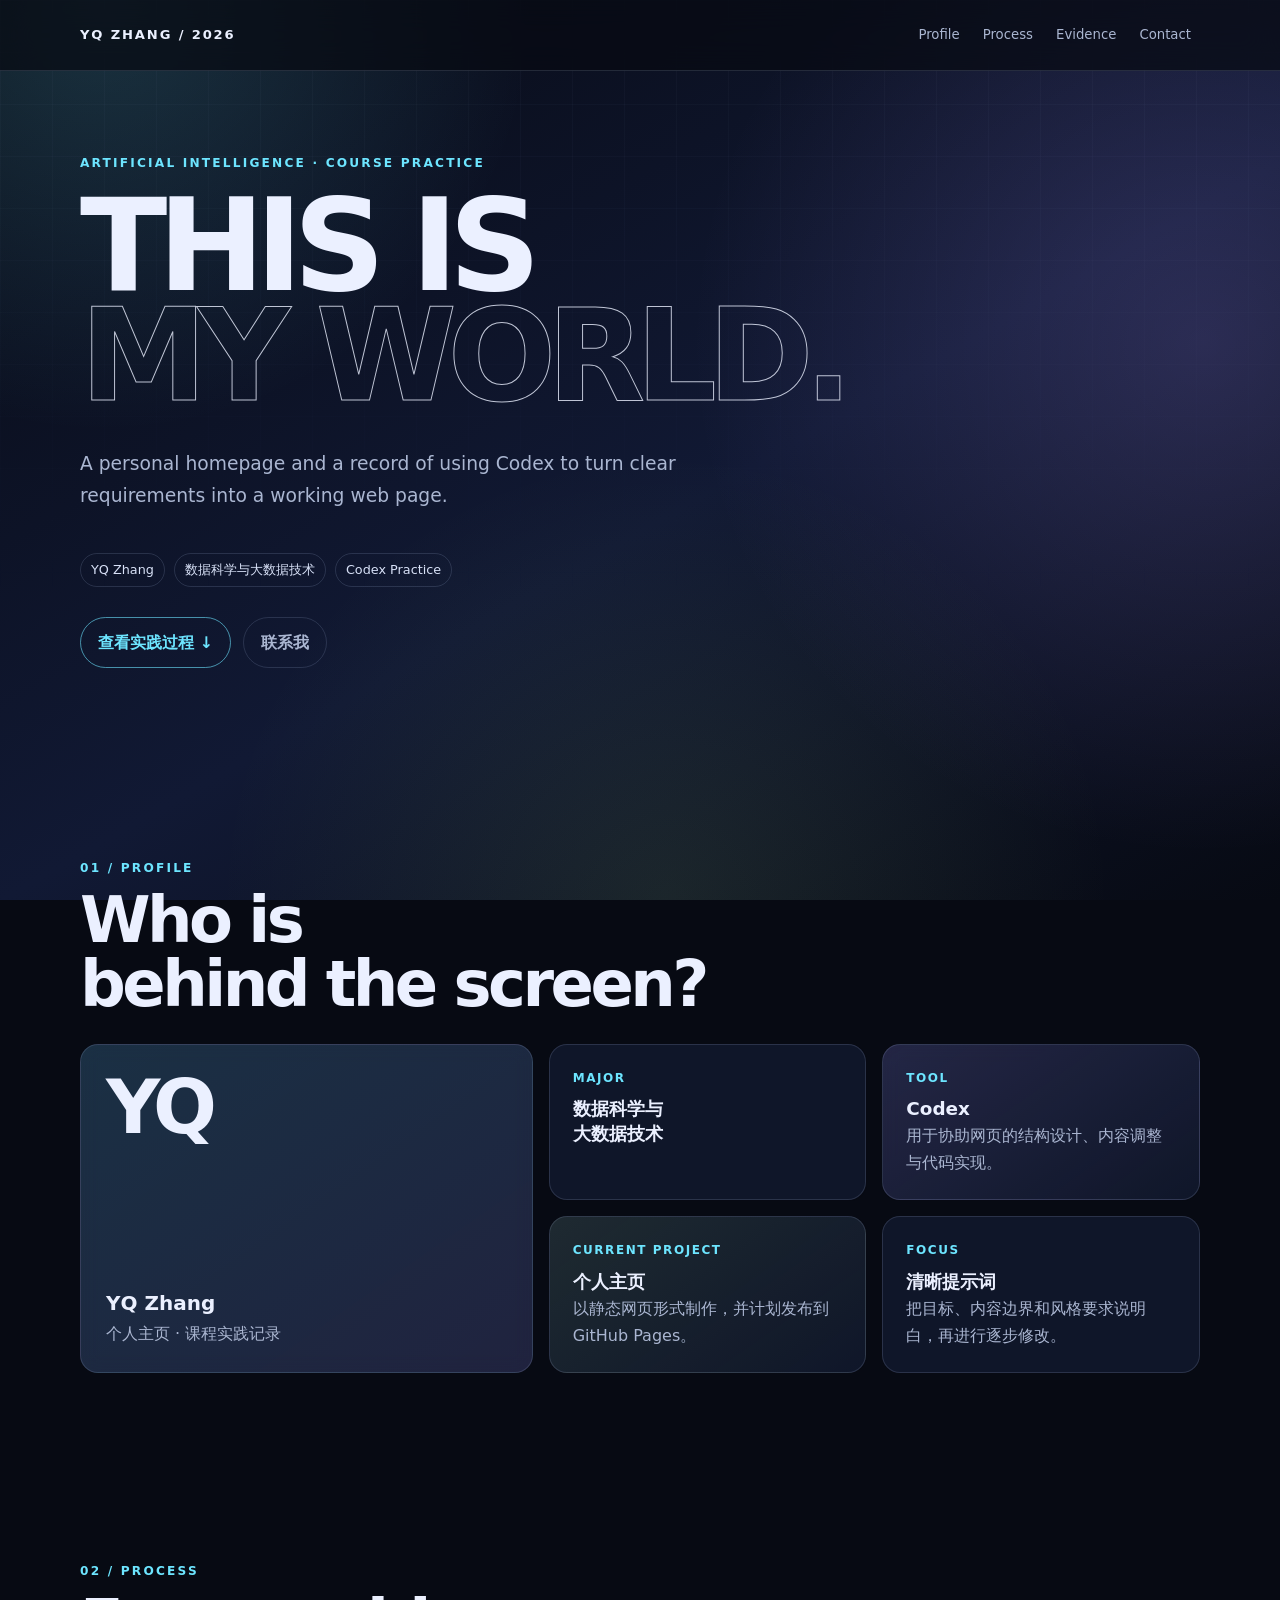
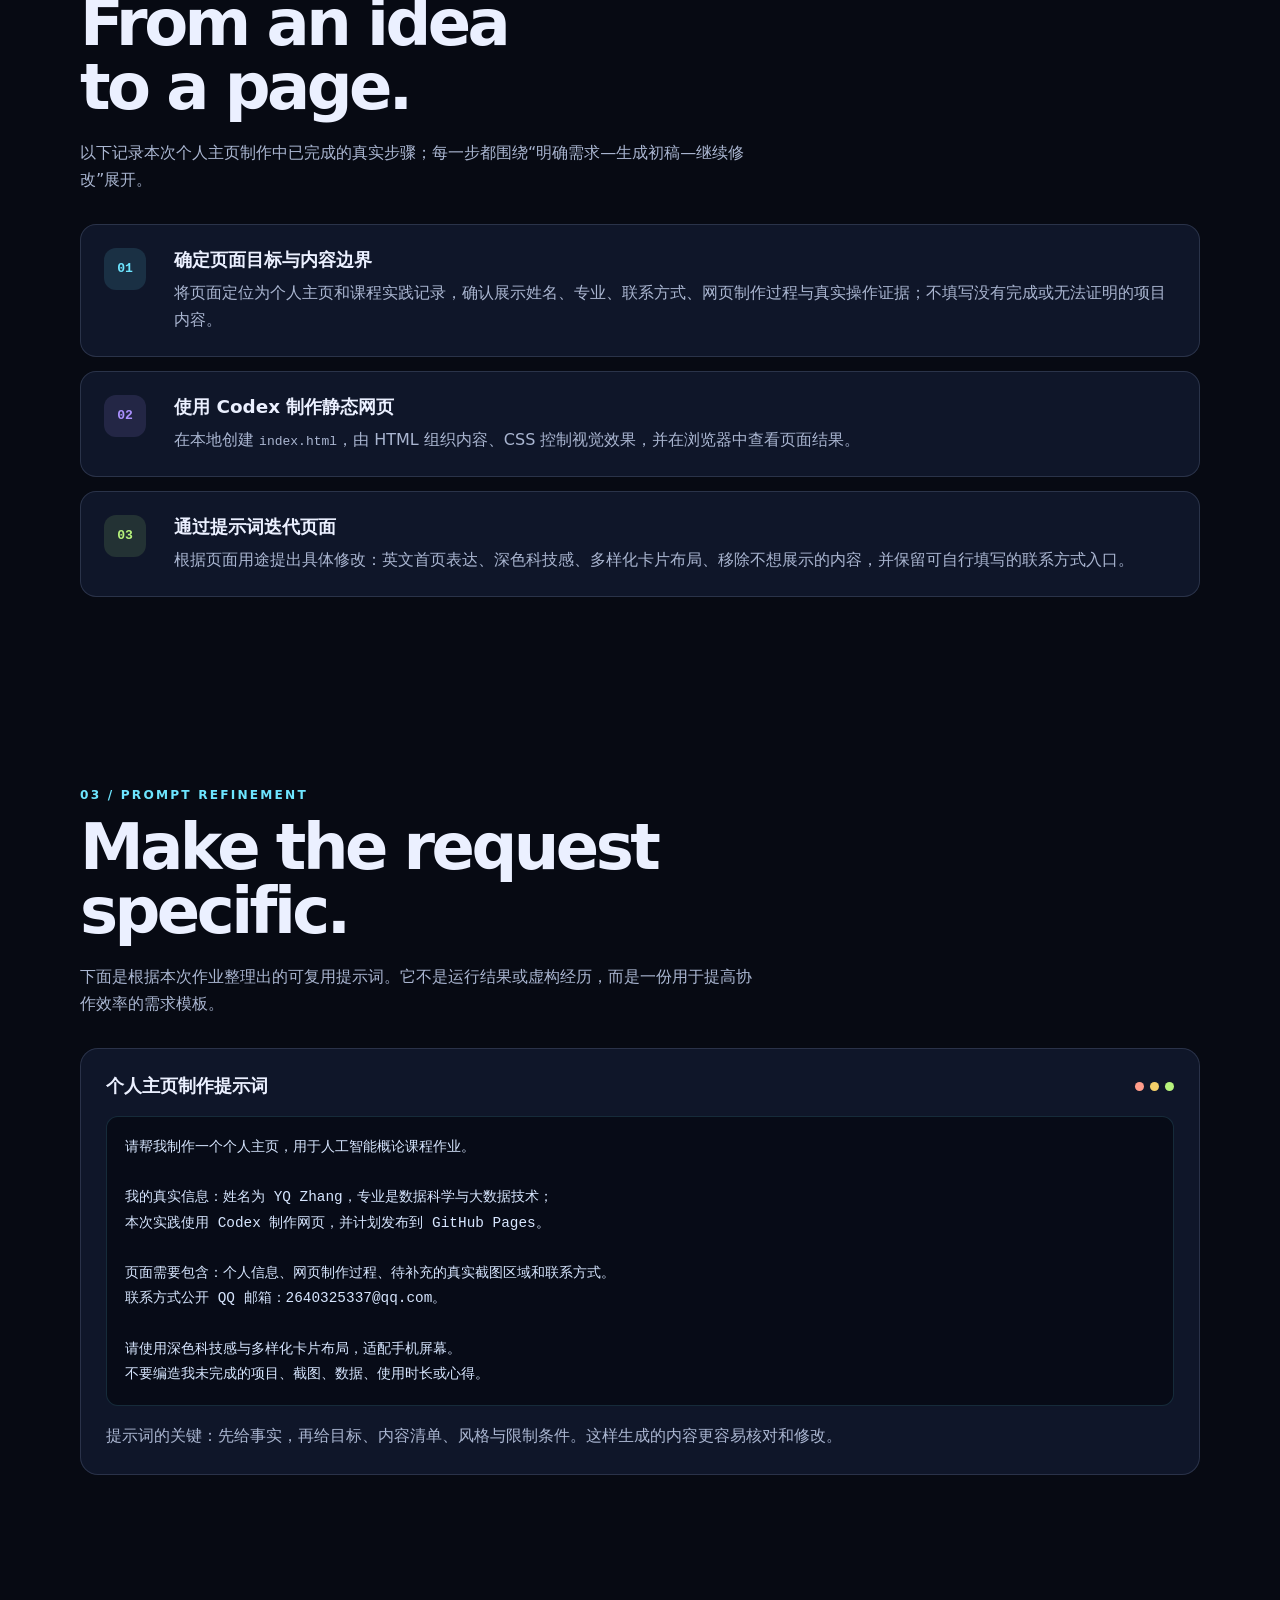
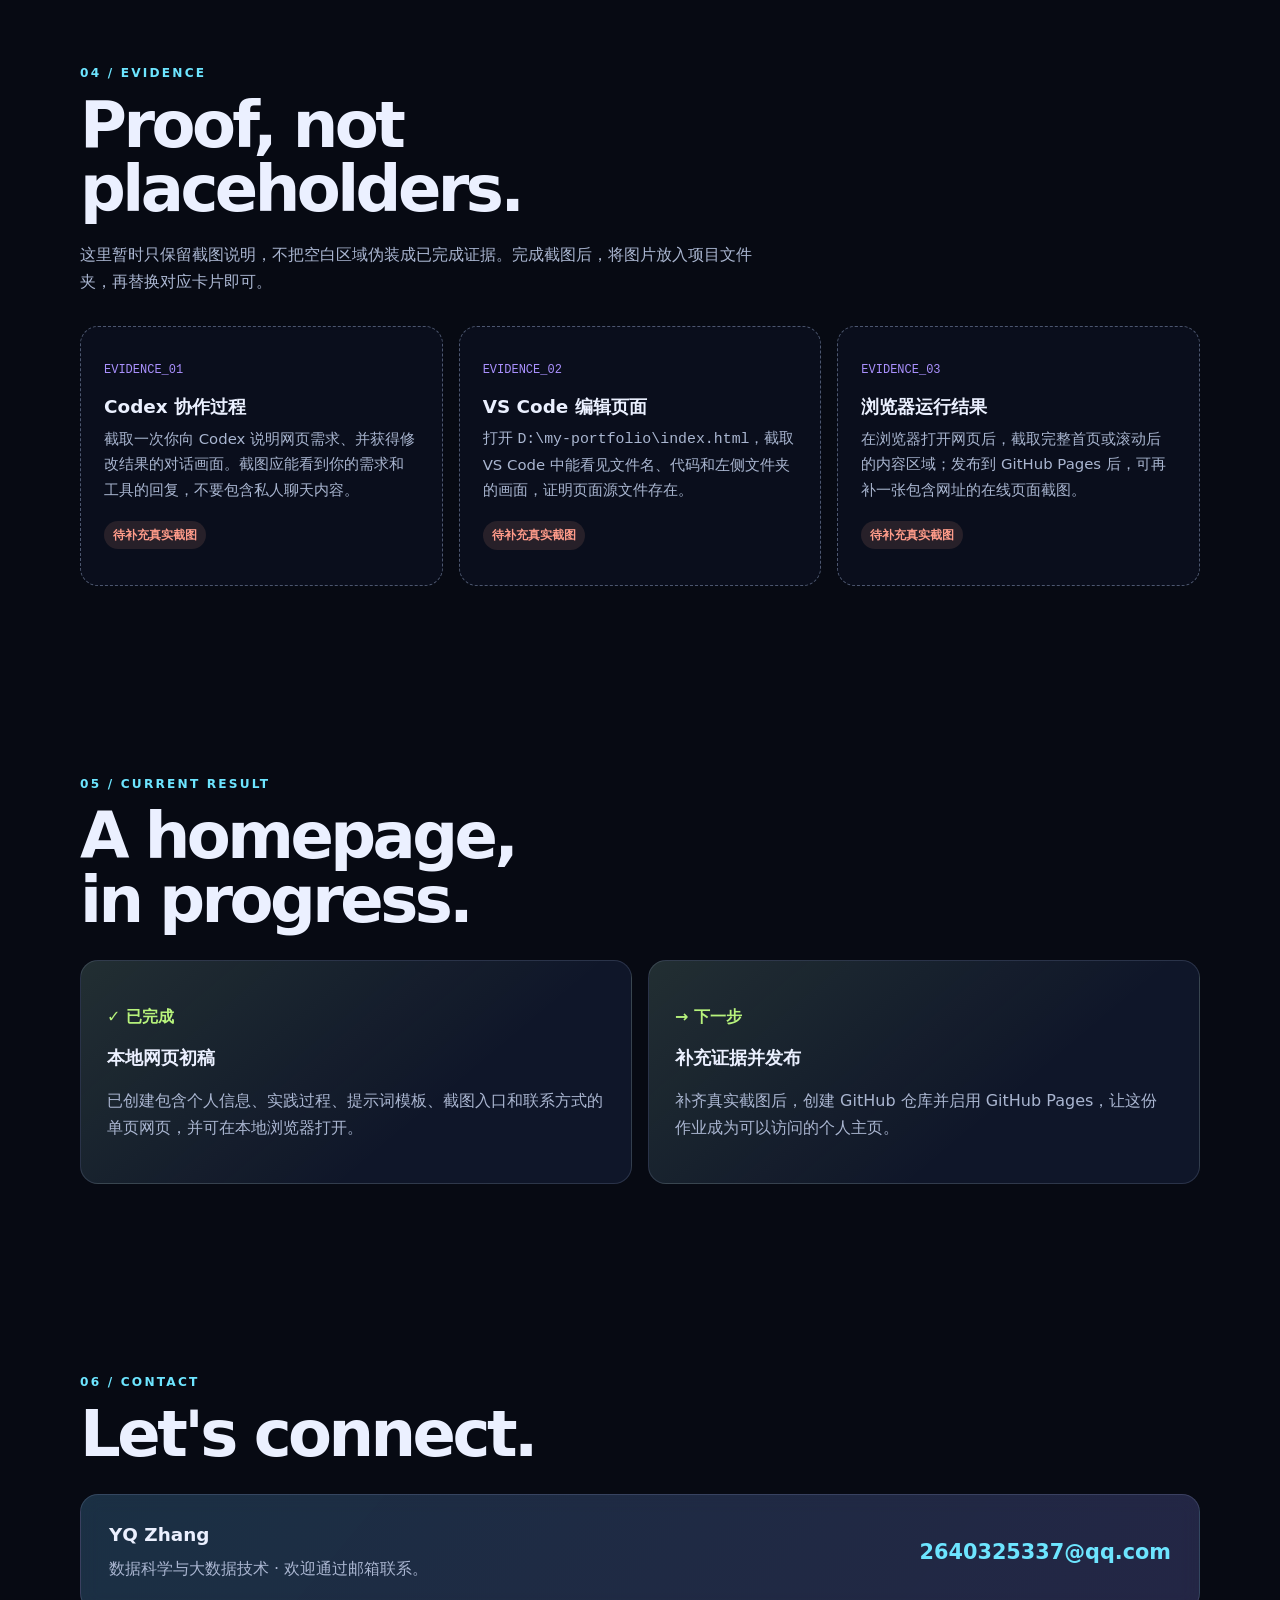
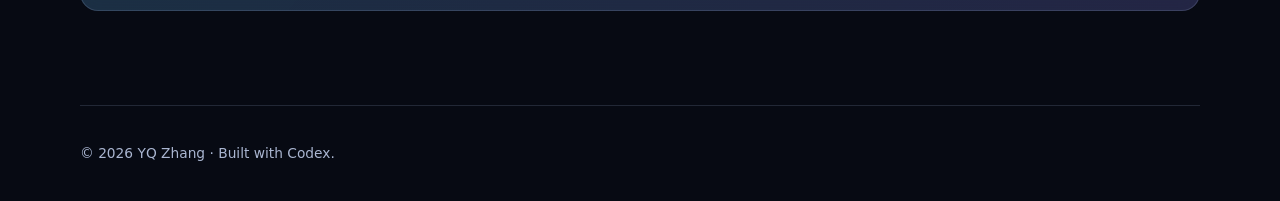
==== index.html @ 384ec232 "Add files via upload" ====
<!DOCTYPE html>
<html lang="zh-CN">
<head>
  <meta charset="UTF-8">
  <meta name="viewport" content="width=device-width, initial-scale=1.0">
  <meta name="description" content="YQ Zhang 的 AI Agent 实践记录与个人主页。">
  <title>YQ Zhang · AI Agent 实践记录</title>
  <style>
    :root { --ink:#ebf0ff; --muted:#aab6d1; --night:#070a13; --panel:rgba(19,27,49,.76); --line:rgba(194,211,255,.15); --cyan:#6de5ff; --violet:#ab91ff; --lime:#b7f37c; --coral:#ff9c8a; }
    * { box-sizing:border-box; } html { scroll-behavior:smooth; scroll-padding-top:88px; }
    body { margin:0; color:var(--ink); background:var(--night); font-family:Inter,"PingFang SC","Microsoft YaHei",ui-sans-serif,system-ui,sans-serif; line-height:1.7; overflow-x:hidden; }
    body::before { content:""; position:fixed; inset:0; z-index:-2; background:radial-gradient(circle at 8% 0%,rgba(109,229,255,.18),transparent 27rem),radial-gradient(circle at 94% 38%,rgba(171,145,255,.18),transparent 32rem),radial-gradient(circle at 52% 100%,rgba(183,243,124,.09),transparent 28rem),linear-gradient(150deg,#070a13 0%,#111934 55%,#070a13 100%); }
    .grid { position:fixed; inset:0; z-index:-1; opacity:.24; background-image:linear-gradient(var(--line) 1px,transparent 1px),linear-gradient(90deg,var(--line) 1px,transparent 1px); background-size:52px 52px; mask-image:linear-gradient(to bottom,black,transparent 74%); }
    .shell { width:min(1120px,calc(100% - 40px)); margin:0 auto; } .topbar { position:sticky; top:0; z-index:10; backdrop-filter:blur(16px); background:rgba(7,10,19,.72); border-bottom:1px solid var(--line); }
    nav { min-height:70px; display:flex; align-items:center; justify-content:space-between; gap:20px; } .brand { color:var(--ink); font-size:.82rem; font-weight:850; letter-spacing:.14em; text-decoration:none; white-space:nowrap; }
    .nav-links { display:flex; flex-wrap:wrap; justify-content:flex-end; gap:5px; } .nav-links a { padding:6px 9px; border-radius:8px; color:var(--muted); font-size:.83rem; text-decoration:none; } .nav-links a:hover { color:var(--cyan); background:rgba(109,229,255,.09); }
    .hero { min-height:77vh; display:grid; align-content:center; padding:74px 0 88px; } .eyebrow,.section-label { margin:0; color:var(--cyan); font-size:.76rem; font-weight:800; letter-spacing:.18em; text-transform:uppercase; }
    h1 { max-width:900px; margin:18px 0; font-size:clamp(3.3rem,10vw,8.4rem); letter-spacing:-.075em; line-height:.86; } h1 span { display:block; color:transparent; -webkit-text-stroke:1px rgba(235,240,255,.8); }
    .hero-copy { max-width:650px; color:var(--muted); font-size:clamp(1rem,2vw,1.17rem); } .hero-meta,.button-row { display:flex; flex-wrap:wrap; gap:9px; margin-top:23px; } .button-row { gap:12px; margin-top:30px; }
    .pill { padding:5px 10px; border:1px solid var(--line); border-radius:999px; color:#d8e1f7; font-size:.8rem; } .button { display:inline-flex; align-items:center; padding:11px 17px; border:1px solid rgba(109,229,255,.6); border-radius:999px; color:var(--cyan); font-weight:750; text-decoration:none; transition:.2s; } .button:hover { transform:translateY(-3px); background:var(--cyan); color:#07101d; } .button.secondary { border-color:var(--line); color:var(--muted); } .button.secondary:hover { background:#171f38; color:var(--ink); }
    section { padding:94px 0; } h2 { margin:9px 0 28px; font-size:clamp(2.2rem,5vw,4.3rem); letter-spacing:-.055em; line-height:1; } h3 { margin:0; font-size:1.15rem; line-height:1.35; } .section-copy { max-width:680px; color:var(--muted); margin:-8px 0 31px; }
    .profile { display:grid; grid-template-columns:.82fr 1.18fr; gap:16px; } .identity,.detail-card,.prompt-box,.contact-card { border:1px solid var(--line); border-radius:18px; background:var(--panel); backdrop-filter:blur(10px); }
    .identity { min-height:250px; display:grid; align-content:space-between; padding:25px; background:linear-gradient(145deg,rgba(109,229,255,.12),rgba(171,145,255,.1)),var(--panel); } .monogram { font-size:4.7rem; font-weight:900; letter-spacing:-.1em; line-height:1; } .identity p,.detail-card p { margin:0; color:var(--muted); } .identity strong { display:block; font-size:1.25rem; }
    .detail-grid { display:grid; grid-template-columns:1fr 1fr; gap:16px; } .detail-card { padding:23px; } .detail-card:nth-child(2) { background:linear-gradient(145deg,rgba(171,145,255,.13),transparent),var(--panel); } .detail-card:nth-child(3) { background:linear-gradient(145deg,rgba(183,243,124,.09),transparent),var(--panel); } .kicker { margin:0 0 9px!important; color:var(--cyan)!important; font-size:.75rem; font-weight:800; letter-spacing:.13em; text-transform:uppercase; }
    .timeline { display:grid; gap:14px; counter-reset:flow; } .step { display:grid; grid-template-columns:52px 1fr; gap:18px; padding:23px; border:1px solid var(--line); border-radius:16px; background:var(--panel); } .step::before { counter-increment:flow; content:"0" counter(flow); display:grid; place-items:center; width:42px; height:42px; border-radius:12px; background:rgba(109,229,255,.12); color:var(--cyan); font-family:ui-monospace,Consolas,monospace; font-size:.82rem; font-weight:800; } .step:nth-child(2)::before { color:var(--violet); background:rgba(171,145,255,.13); } .step:nth-child(3)::before { color:var(--lime); background:rgba(183,243,124,.12); } .step p { margin:6px 0 0; color:var(--muted); }
    .prompt-box { padding:25px; overflow:hidden; } .prompt-box header { display:flex; justify-content:space-between; gap:12px; align-items:center; margin-bottom:17px; } .dots { display:flex; gap:6px; } .dots i { width:9px; height:9px; border-radius:50%; background:var(--coral); } .dots i:nth-child(2) { background:#f4cf69; } .dots i:nth-child(3) { background:var(--lime); } pre { margin:0; padding:18px; overflow:auto; border:1px solid rgba(109,229,255,.15); border-radius:12px; background:rgba(4,7,15,.64); color:#d7e6ff; font:.9rem/1.75 ui-monospace,"Cascadia Code",Consolas,monospace; white-space:pre-wrap; } .prompt-tip { margin:16px 0 0; color:var(--muted); }
    .evidence-grid { display:grid; grid-template-columns:repeat(3,1fr); gap:16px; } .evidence { min-height:260px; display:grid; align-content:center; padding:23px; border:1px dashed rgba(194,211,255,.37); border-radius:18px; background:rgba(15,22,41,.42); } .evidence:hover { border-color:var(--cyan); } .evidence-number { color:var(--violet); font:.75rem ui-monospace,Consolas,monospace; } .evidence h3 { margin-top:18px; } .evidence p { margin:7px 0 0; color:var(--muted); font-size:.93rem; } .need { display:inline-block; width:fit-content; margin-top:18px; padding:4px 9px; border-radius:999px; background:rgba(255,156,138,.12); color:var(--coral); font-size:.76rem; font-weight:700; }
    .result { display:grid; grid-template-columns:1fr 1fr; gap:16px; } .result-card { padding:26px; border-radius:18px; background:linear-gradient(140deg,rgba(183,243,124,.11),transparent 65%),var(--panel); border:1px solid var(--line); } .result-card p { color:var(--muted); } .check { color:var(--lime)!important; font-weight:850; }
    .contact-card { display:flex; align-items:center; justify-content:space-between; gap:25px; padding:28px; background:linear-gradient(130deg,rgba(109,229,255,.12),rgba(171,145,255,.13)),var(--panel); } .contact-card p { margin:7px 0 0; color:var(--muted); } .email { color:var(--cyan); font-size:clamp(1.05rem,2vw,1.3rem); font-weight:800; text-decoration:none; white-space:nowrap; } .email:hover { text-decoration:underline; } footer { padding:36px 0; border-top:1px solid var(--line); color:var(--muted); font-size:.86rem; } footer p { margin:0; }
    @media (max-width:760px) { .profile,.result { grid-template-columns:1fr; } .evidence-grid { grid-template-columns:1fr; } .contact-card { display:block; } .email { display:inline-block; margin-top:18px; } .nav-links a { padding-inline:5px; } section { padding:68px 0; } .hero { min-height:70vh; } } @media (max-width:460px) { .detail-grid { grid-template-columns:1fr; } }
  </style>
</head>
<body>
  <div class="grid"></div>
  <header class="topbar"><nav class="shell" aria-label="页面导航"><a class="brand" href="#top">YQ ZHANG / 2026</a><div class="nav-links"><a href="#profile">Profile</a><a href="#process">Process</a><a href="#evidence">Evidence</a><a href="#contact">Contact</a></div></nav></header>
  <main id="top" class="shell">
    <section class="hero" aria-labelledby="hero-title"><p class="eyebrow">Artificial Intelligence · Course Practice</p><h1 id="hero-title">THIS IS<span>MY WORLD.</span></h1><p class="hero-copy">A personal homepage and a record of using Codex to turn clear requirements into a working web page.</p><div class="hero-meta" aria-label="个人标签"><span class="pill">YQ Zhang</span><span class="pill">数据科学与大数据技术</span><span class="pill">Codex Practice</span></div><div class="button-row"><a class="button" href="#process">查看实践过程 ↓</a><a class="button secondary" href="#contact">联系我</a></div></section>
    <section id="profile" aria-labelledby="profile-title"><p class="section-label">01 / Profile</p><h2 id="profile-title">Who is<br>behind the screen?</h2><div class="profile"><article class="identity"><div class="monogram">YQ</div><div><strong>YQ Zhang</strong><p>个人主页 · 课程实践记录</p></div></article><div class="detail-grid"><article class="detail-card"><p class="kicker">Major</p><h3>数据科学与<br>大数据技术</h3></article><article class="detail-card"><p class="kicker">Tool</p><h3>Codex</h3><p>用于协助网页的结构设计、内容调整与代码实现。</p></article><article class="detail-card"><p class="kicker">Current Project</p><h3>个人主页</h3><p>以静态网页形式制作，并计划发布到 GitHub Pages。</p></article><article class="detail-card"><p class="kicker">Focus</p><h3>清晰提示词</h3><p>把目标、内容边界和风格要求说明白，再进行逐步修改。</p></article></div></div></section>
    <section id="process" aria-labelledby="process-title"><p class="section-label">02 / Process</p><h2 id="process-title">From an idea<br>to a page.</h2><p class="section-copy">以下记录本次个人主页制作中已完成的真实步骤；每一步都围绕“明确需求—生成初稿—继续修改”展开。</p><div class="timeline"><article class="step"><div><h3>确定页面目标与内容边界</h3><p>将页面定位为个人主页和课程实践记录，确认展示姓名、专业、联系方式、网页制作过程与真实操作证据；不填写没有完成或无法证明的项目内容。</p></div></article><article class="step"><div><h3>使用 Codex 制作静态网页</h3><p>在本地创建 <code>index.html</code>，由 HTML 组织内容、CSS 控制视觉效果，并在浏览器中查看页面结果。</p></div></article><article class="step"><div><h3>通过提示词迭代页面</h3><p>根据页面用途提出具体修改：英文首页表达、深色科技感、多样化卡片布局、移除不想展示的内容，并保留可自行填写的联系方式入口。</p></div></article></div></section>
    <section aria-labelledby="prompt-title"><p class="section-label">03 / Prompt Refinement</p><h2 id="prompt-title">Make the request<br>specific.</h2><p class="section-copy">下面是根据本次作业整理出的可复用提示词。它不是运行结果或虚构经历，而是一份用于提高协作效率的需求模板。</p><article class="prompt-box"><header><h3>个人主页制作提示词</h3><div class="dots" aria-hidden="true"><i></i><i></i><i></i></div></header><pre>请帮我制作一个个人主页，用于人工智能概论课程作业。

我的真实信息：姓名为 YQ Zhang，专业是数据科学与大数据技术；
本次实践使用 Codex 制作网页，并计划发布到 GitHub Pages。

页面需要包含：个人信息、网页制作过程、待补充的真实截图区域和联系方式。
联系方式公开 QQ 邮箱：2640325337@qq.com。

请使用深色科技感与多样化卡片布局，适配手机屏幕。
不要编造我未完成的项目、截图、数据、使用时长或心得。</pre><p class="prompt-tip">提示词的关键：先给事实，再给目标、内容清单、风格与限制条件。这样生成的内容更容易核对和修改。</p></article></section>
    <section id="evidence" aria-labelledby="evidence-title"><p class="section-label">04 / Evidence</p><h2 id="evidence-title">Proof, not<br>placeholders.</h2><p class="section-copy">这里暂时只保留截图说明，不把空白区域伪装成已完成证据。完成截图后，将图片放入项目文件夹，再替换对应卡片即可。</p><div class="evidence-grid"><article class="evidence"><span class="evidence-number">EVIDENCE_01</span><h3>Codex 协作过程</h3><p>截取一次你向 Codex 说明网页需求、并获得修改结果的对话画面。截图应能看到你的需求和工具的回复，不要包含私人聊天内容。</p><span class="need">待补充真实截图</span></article><article class="evidence"><span class="evidence-number">EVIDENCE_02</span><h3>VS Code 编辑页面</h3><p>打开 <code>D:\my-portfolio\index.html</code>，截取 VS Code 中能看见文件名、代码和左侧文件夹的画面，证明页面源文件存在。</p><span class="need">待补充真实截图</span></article><article class="evidence"><span class="evidence-number">EVIDENCE_03</span><h3>浏览器运行结果</h3><p>在浏览器打开网页后，截取完整首页或滚动后的内容区域；发布到 GitHub Pages 后，可再补一张包含网址的在线页面截图。</p><span class="need">待补充真实截图</span></article></div></section>
    <section aria-labelledby="result-title"><p class="section-label">05 / Current Result</p><h2 id="result-title">A homepage,<br>in progress.</h2><div class="result"><article class="result-card"><p class="check">✓ 已完成</p><h3>本地网页初稿</h3><p>已创建包含个人信息、实践过程、提示词模板、截图入口和联系方式的单页网页，并可在本地浏览器打开。</p></article><article class="result-card"><p class="check">→ 下一步</p><h3>补充证据并发布</h3><p>补齐真实截图后，创建 GitHub 仓库并启用 GitHub Pages，让这份作业成为可以访问的个人主页。</p></article></div></section>
    <section id="contact" aria-labelledby="contact-title"><p class="section-label">06 / Contact</p><h2 id="contact-title">Let's connect.</h2><article class="contact-card"><div><h3>YQ Zhang</h3><p>数据科学与大数据技术 · 欢迎通过邮箱联系。</p></div><a class="email" href="mailto:2640325337@qq.com">2640325337@qq.com</a></article></section>
  </main>
  <footer class="shell"><p>© <span id="year"></span> YQ Zhang · Built with Codex.</p></footer>
  <script>document.getElementById('year').textContent = new Date().getFullYear();</script>
</body>
</html>
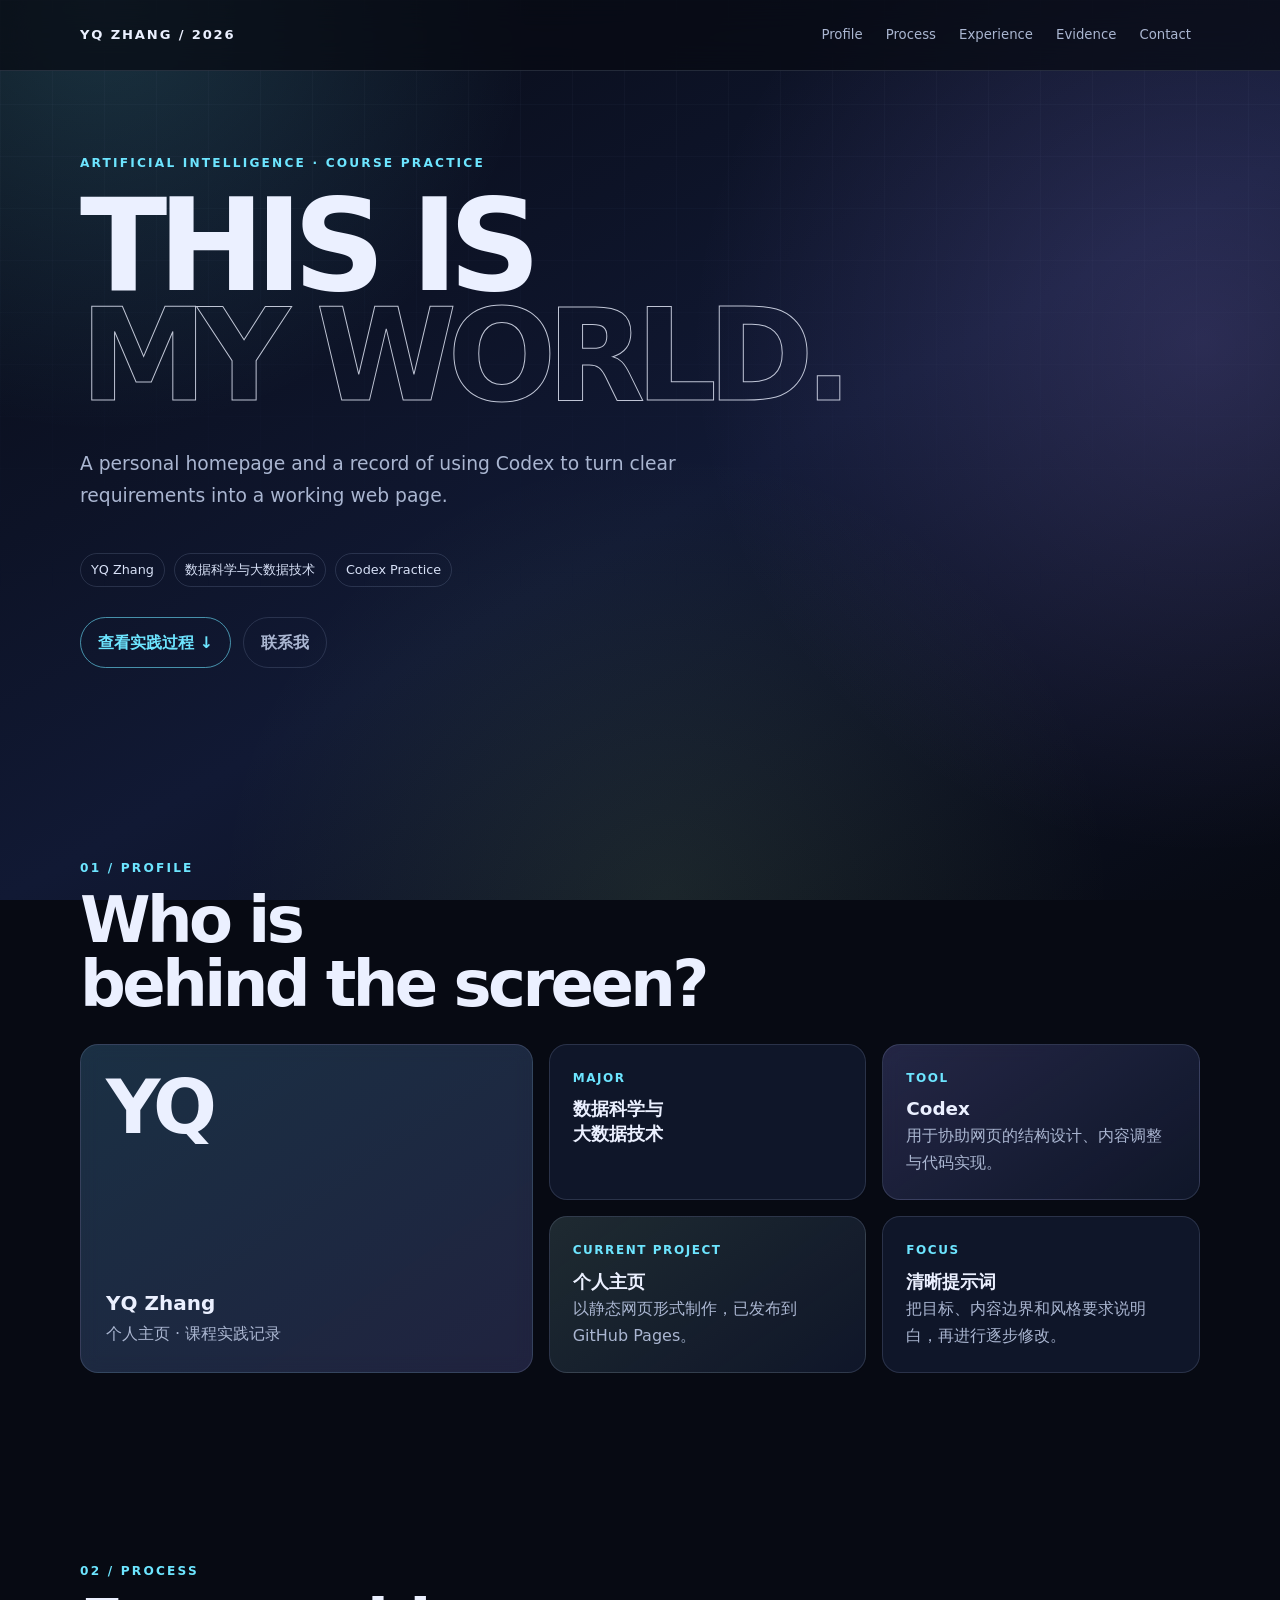
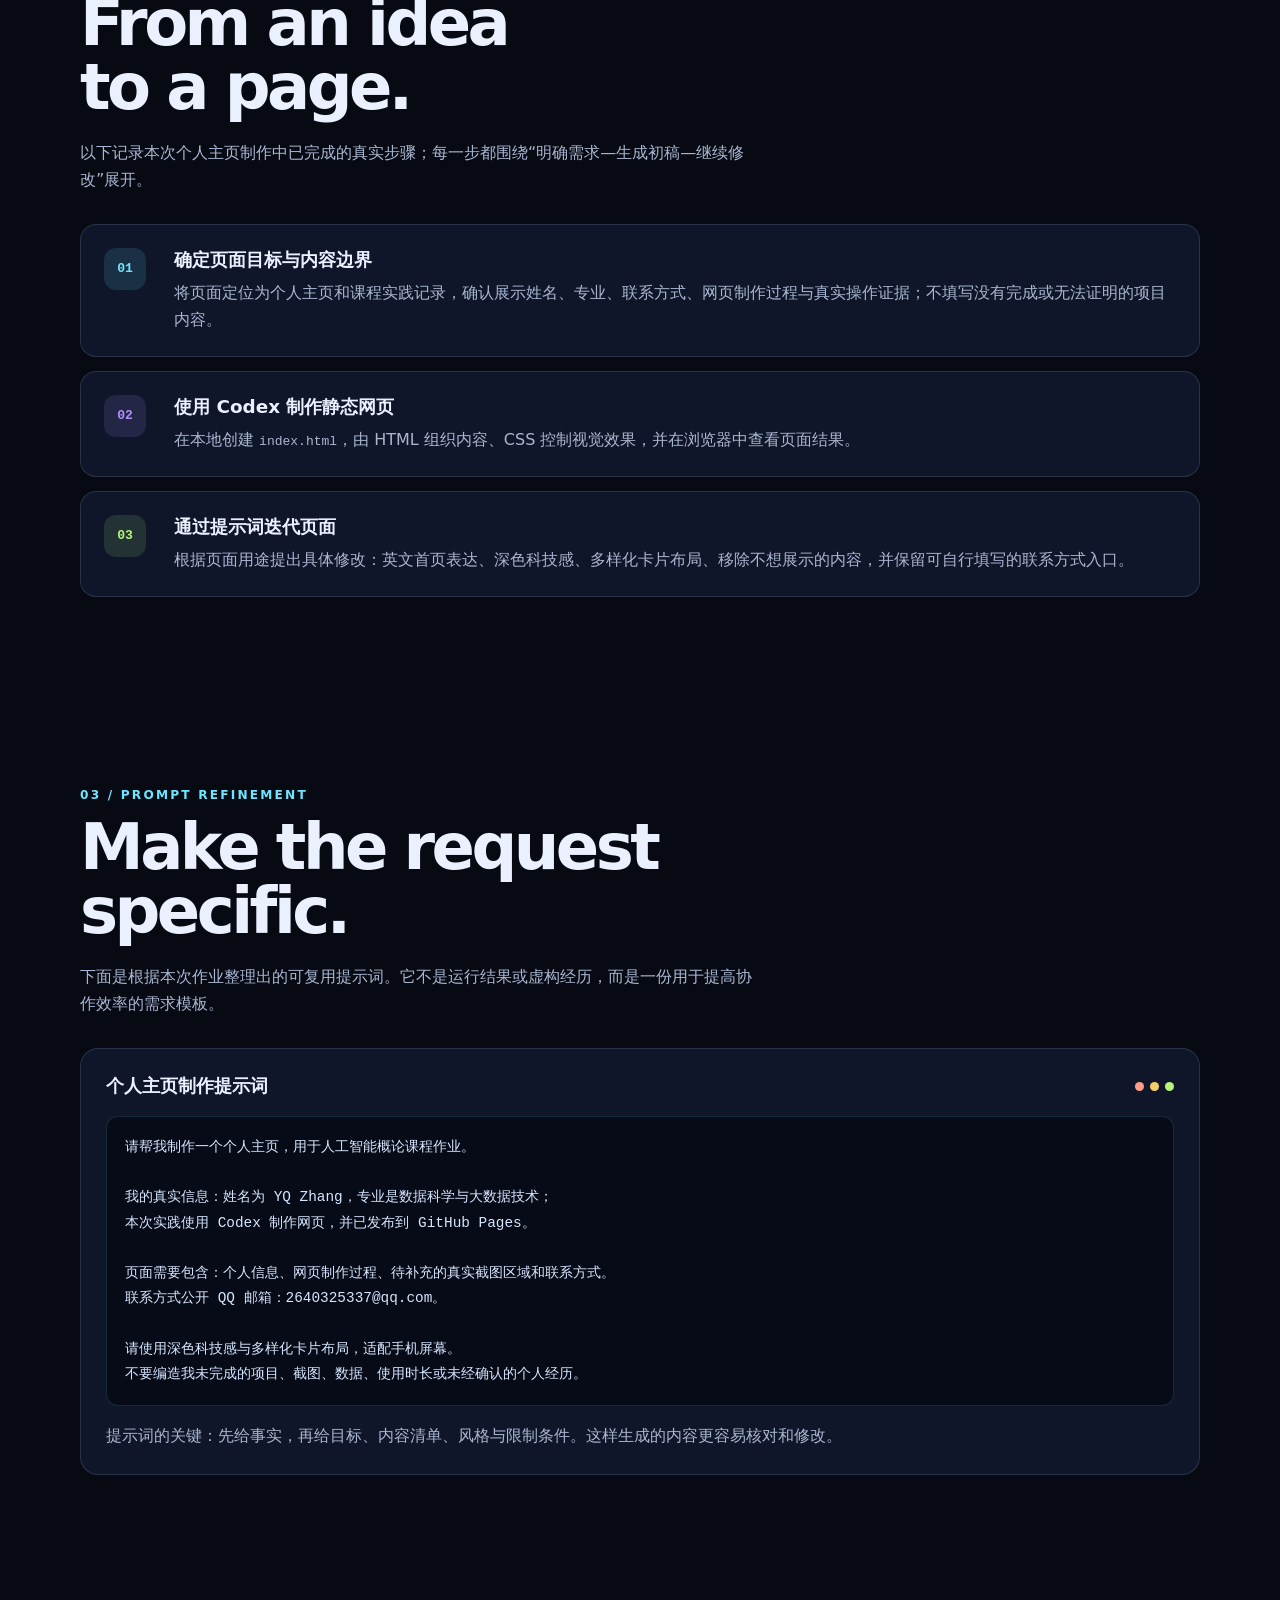
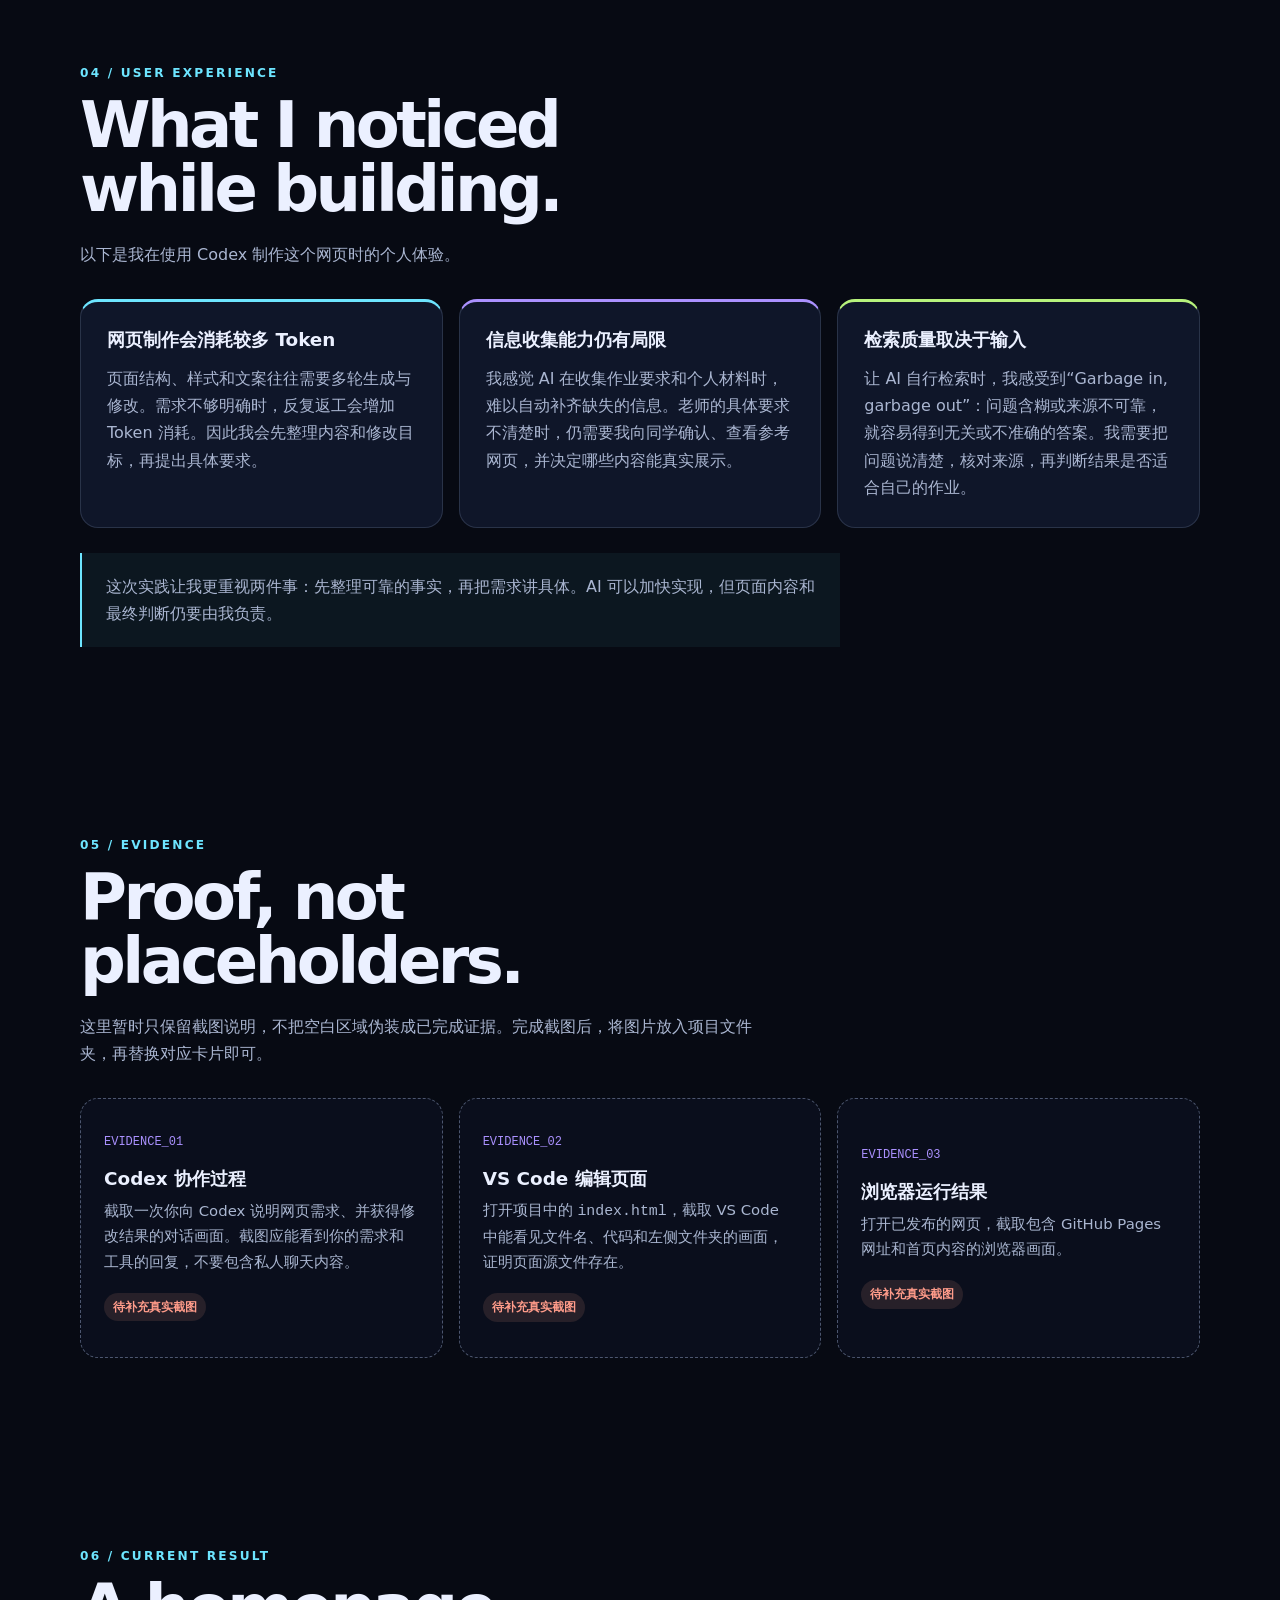
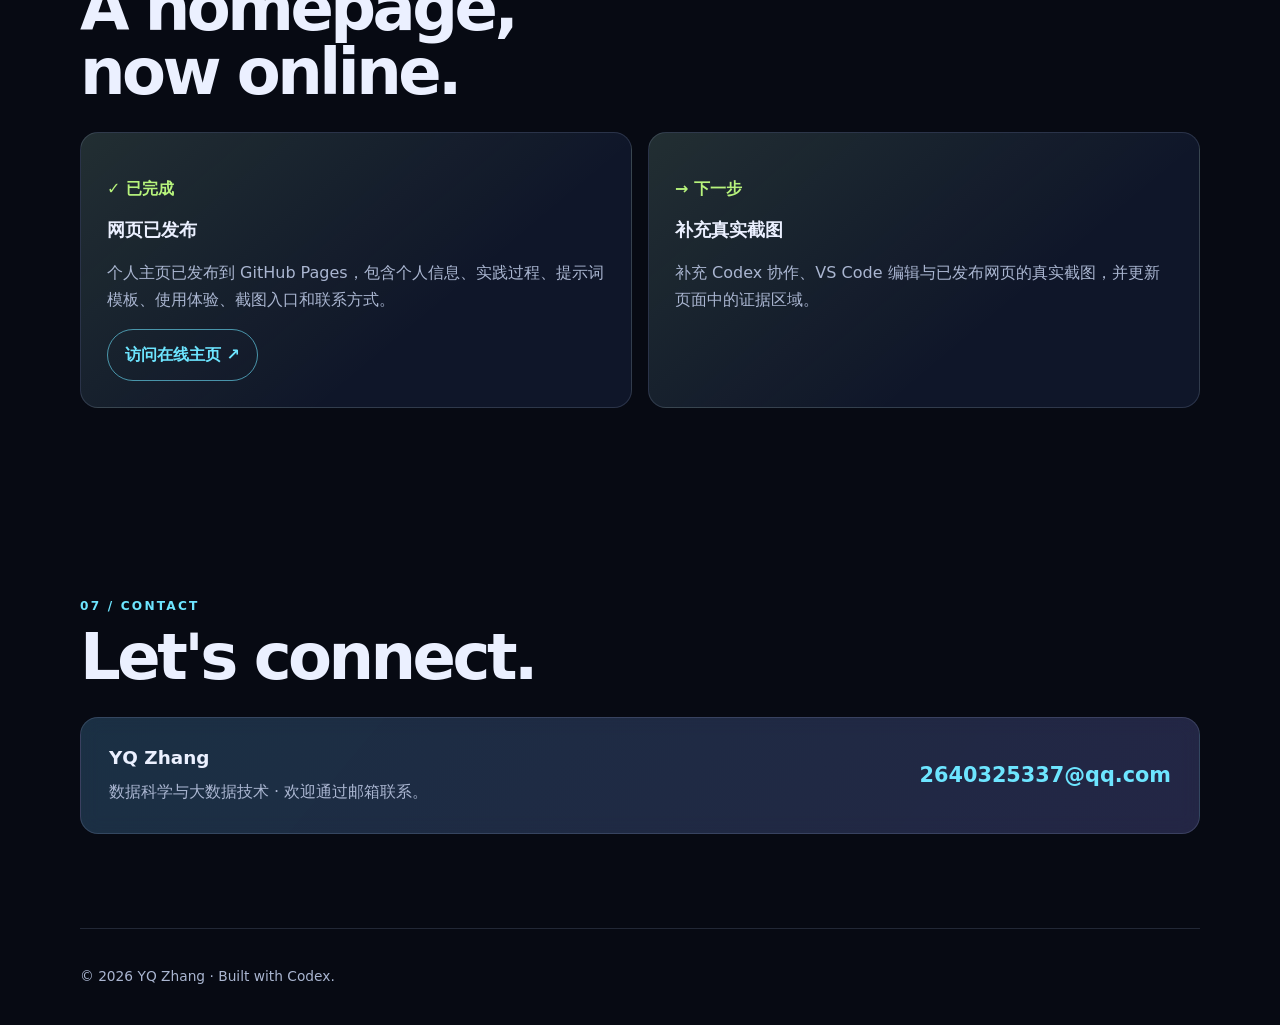
==== commit 85a15a39: "Add files via upload" ====
--- a/index.html
+++ b/index.html
@@ -26,30 +26,42 @@
     .prompt-box { padding:25px; overflow:hidden; } .prompt-box header { display:flex; justify-content:space-between; gap:12px; align-items:center; margin-bottom:17px; } .dots { display:flex; gap:6px; } .dots i { width:9px; height:9px; border-radius:50%; background:var(--coral); } .dots i:nth-child(2) { background:#f4cf69; } .dots i:nth-child(3) { background:var(--lime); } pre { margin:0; padding:18px; overflow:auto; border:1px solid rgba(109,229,255,.15); border-radius:12px; background:rgba(4,7,15,.64); color:#d7e6ff; font:.9rem/1.75 ui-monospace,"Cascadia Code",Consolas,monospace; white-space:pre-wrap; } .prompt-tip { margin:16px 0 0; color:var(--muted); }
     .evidence-grid { display:grid; grid-template-columns:repeat(3,1fr); gap:16px; } .evidence { min-height:260px; display:grid; align-content:center; padding:23px; border:1px dashed rgba(194,211,255,.37); border-radius:18px; background:rgba(15,22,41,.42); } .evidence:hover { border-color:var(--cyan); } .evidence-number { color:var(--violet); font:.75rem ui-monospace,Consolas,monospace; } .evidence h3 { margin-top:18px; } .evidence p { margin:7px 0 0; color:var(--muted); font-size:.93rem; } .need { display:inline-block; width:fit-content; margin-top:18px; padding:4px 9px; border-radius:999px; background:rgba(255,156,138,.12); color:var(--coral); font-size:.76rem; font-weight:700; }
     .result { display:grid; grid-template-columns:1fr 1fr; gap:16px; } .result-card { padding:26px; border-radius:18px; background:linear-gradient(140deg,rgba(183,243,124,.11),transparent 65%),var(--panel); border:1px solid var(--line); } .result-card p { color:var(--muted); } .check { color:var(--lime)!important; font-weight:850; }
+    .experience-grid { display:grid; grid-template-columns:repeat(3,1fr); gap:16px; } .experience-card { padding:26px; border:1px solid var(--line); border-radius:18px; background:var(--panel); } .experience-card:nth-child(1) { border-top:3px solid var(--cyan); } .experience-card:nth-child(2) { border-top:3px solid var(--violet); } .experience-card:nth-child(3) { border-top:3px solid var(--lime); } .experience-card p { margin:12px 0 0; color:var(--muted); } .experience-summary { max-width:760px; margin:25px 0 0; padding:20px 24px; border-left:2px solid var(--cyan); background:rgba(109,229,255,.06); color:var(--muted); }
     .contact-card { display:flex; align-items:center; justify-content:space-between; gap:25px; padding:28px; background:linear-gradient(130deg,rgba(109,229,255,.12),rgba(171,145,255,.13)),var(--panel); } .contact-card p { margin:7px 0 0; color:var(--muted); } .email { color:var(--cyan); font-size:clamp(1.05rem,2vw,1.3rem); font-weight:800; text-decoration:none; white-space:nowrap; } .email:hover { text-decoration:underline; } footer { padding:36px 0; border-top:1px solid var(--line); color:var(--muted); font-size:.86rem; } footer p { margin:0; }
-    @media (max-width:760px) { .profile,.result { grid-template-columns:1fr; } .evidence-grid { grid-template-columns:1fr; } .contact-card { display:block; } .email { display:inline-block; margin-top:18px; } .nav-links a { padding-inline:5px; } section { padding:68px 0; } .hero { min-height:70vh; } } @media (max-width:460px) { .detail-grid { grid-template-columns:1fr; } }
+    @media (max-width:760px) { .profile,.result { grid-template-columns:1fr; } .evidence-grid,.experience-grid { grid-template-columns:1fr; } .contact-card { display:block; } .email { display:inline-block; margin-top:18px; } .nav-links a { padding-inline:5px; } section { padding:68px 0; } .hero { min-height:70vh; } } @media (max-width:460px) { .detail-grid { grid-template-columns:1fr; } }
   </style>
 </head>
 <body>
   <div class="grid"></div>
-  <header class="topbar"><nav class="shell" aria-label="页面导航"><a class="brand" href="#top">YQ ZHANG / 2026</a><div class="nav-links"><a href="#profile">Profile</a><a href="#process">Process</a><a href="#evidence">Evidence</a><a href="#contact">Contact</a></div></nav></header>
+  <header class="topbar"><nav class="shell" aria-label="页面导航"><a class="brand" href="#top">YQ ZHANG / 2026</a><div class="nav-links"><a href="#profile">Profile</a><a href="#process">Process</a><a href="#experience">Experience</a><a href="#evidence">Evidence</a><a href="#contact">Contact</a></div></nav></header>
   <main id="top" class="shell">
     <section class="hero" aria-labelledby="hero-title"><p class="eyebrow">Artificial Intelligence · Course Practice</p><h1 id="hero-title">THIS IS<span>MY WORLD.</span></h1><p class="hero-copy">A personal homepage and a record of using Codex to turn clear requirements into a working web page.</p><div class="hero-meta" aria-label="个人标签"><span class="pill">YQ Zhang</span><span class="pill">数据科学与大数据技术</span><span class="pill">Codex Practice</span></div><div class="button-row"><a class="button" href="#process">查看实践过程 ↓</a><a class="button secondary" href="#contact">联系我</a></div></section>
-    <section id="profile" aria-labelledby="profile-title"><p class="section-label">01 / Profile</p><h2 id="profile-title">Who is<br>behind the screen?</h2><div class="profile"><article class="identity"><div class="monogram">YQ</div><div><strong>YQ Zhang</strong><p>个人主页 · 课程实践记录</p></div></article><div class="detail-grid"><article class="detail-card"><p class="kicker">Major</p><h3>数据科学与<br>大数据技术</h3></article><article class="detail-card"><p class="kicker">Tool</p><h3>Codex</h3><p>用于协助网页的结构设计、内容调整与代码实现。</p></article><article class="detail-card"><p class="kicker">Current Project</p><h3>个人主页</h3><p>以静态网页形式制作，并计划发布到 GitHub Pages。</p></article><article class="detail-card"><p class="kicker">Focus</p><h3>清晰提示词</h3><p>把目标、内容边界和风格要求说明白，再进行逐步修改。</p></article></div></div></section>
+    <section id="profile" aria-labelledby="profile-title"><p class="section-label">01 / Profile</p><h2 id="profile-title">Who is<br>behind the screen?</h2><div class="profile"><article class="identity"><div class="monogram">YQ</div><div><strong>YQ Zhang</strong><p>个人主页 · 课程实践记录</p></div></article><div class="detail-grid"><article class="detail-card"><p class="kicker">Major</p><h3>数据科学与<br>大数据技术</h3></article><article class="detail-card"><p class="kicker">Tool</p><h3>Codex</h3><p>用于协助网页的结构设计、内容调整与代码实现。</p></article><article class="detail-card"><p class="kicker">Current Project</p><h3>个人主页</h3><p>以静态网页形式制作，已发布到 GitHub Pages。</p></article><article class="detail-card"><p class="kicker">Focus</p><h3>清晰提示词</h3><p>把目标、内容边界和风格要求说明白，再进行逐步修改。</p></article></div></div></section>
     <section id="process" aria-labelledby="process-title"><p class="section-label">02 / Process</p><h2 id="process-title">From an idea<br>to a page.</h2><p class="section-copy">以下记录本次个人主页制作中已完成的真实步骤；每一步都围绕“明确需求—生成初稿—继续修改”展开。</p><div class="timeline"><article class="step"><div><h3>确定页面目标与内容边界</h3><p>将页面定位为个人主页和课程实践记录，确认展示姓名、专业、联系方式、网页制作过程与真实操作证据；不填写没有完成或无法证明的项目内容。</p></div></article><article class="step"><div><h3>使用 Codex 制作静态网页</h3><p>在本地创建 <code>index.html</code>，由 HTML 组织内容、CSS 控制视觉效果，并在浏览器中查看页面结果。</p></div></article><article class="step"><div><h3>通过提示词迭代页面</h3><p>根据页面用途提出具体修改：英文首页表达、深色科技感、多样化卡片布局、移除不想展示的内容，并保留可自行填写的联系方式入口。</p></div></article></div></section>
     <section aria-labelledby="prompt-title"><p class="section-label">03 / Prompt Refinement</p><h2 id="prompt-title">Make the request<br>specific.</h2><p class="section-copy">下面是根据本次作业整理出的可复用提示词。它不是运行结果或虚构经历，而是一份用于提高协作效率的需求模板。</p><article class="prompt-box"><header><h3>个人主页制作提示词</h3><div class="dots" aria-hidden="true"><i></i><i></i><i></i></div></header><pre>请帮我制作一个个人主页，用于人工智能概论课程作业。
 
 我的真实信息：姓名为 YQ Zhang，专业是数据科学与大数据技术；
-本次实践使用 Codex 制作网页，并计划发布到 GitHub Pages。
+本次实践使用 Codex 制作网页，并已发布到 GitHub Pages。
 
 页面需要包含：个人信息、网页制作过程、待补充的真实截图区域和联系方式。
 联系方式公开 QQ 邮箱：2640325337@qq.com。
 
 请使用深色科技感与多样化卡片布局，适配手机屏幕。
-不要编造我未完成的项目、截图、数据、使用时长或心得。</pre><p class="prompt-tip">提示词的关键：先给事实，再给目标、内容清单、风格与限制条件。这样生成的内容更容易核对和修改。</p></article></section>
-    <section id="evidence" aria-labelledby="evidence-title"><p class="section-label">04 / Evidence</p><h2 id="evidence-title">Proof, not<br>placeholders.</h2><p class="section-copy">这里暂时只保留截图说明，不把空白区域伪装成已完成证据。完成截图后，将图片放入项目文件夹，再替换对应卡片即可。</p><div class="evidence-grid"><article class="evidence"><span class="evidence-number">EVIDENCE_01</span><h3>Codex 协作过程</h3><p>截取一次你向 Codex 说明网页需求、并获得修改结果的对话画面。截图应能看到你的需求和工具的回复，不要包含私人聊天内容。</p><span class="need">待补充真实截图</span></article><article class="evidence"><span class="evidence-number">EVIDENCE_02</span><h3>VS Code 编辑页面</h3><p>打开 <code>D:\my-portfolio\index.html</code>，截取 VS Code 中能看见文件名、代码和左侧文件夹的画面，证明页面源文件存在。</p><span class="need">待补充真实截图</span></article><article class="evidence"><span class="evidence-number">EVIDENCE_03</span><h3>浏览器运行结果</h3><p>在浏览器打开网页后，截取完整首页或滚动后的内容区域；发布到 GitHub Pages 后，可再补一张包含网址的在线页面截图。</p><span class="need">待补充真实截图</span></article></div></section>
-    <section aria-labelledby="result-title"><p class="section-label">05 / Current Result</p><h2 id="result-title">A homepage,<br>in progress.</h2><div class="result"><article class="result-card"><p class="check">✓ 已完成</p><h3>本地网页初稿</h3><p>已创建包含个人信息、实践过程、提示词模板、截图入口和联系方式的单页网页，并可在本地浏览器打开。</p></article><article class="result-card"><p class="check">→ 下一步</p><h3>补充证据并发布</h3><p>补齐真实截图后，创建 GitHub 仓库并启用 GitHub Pages，让这份作业成为可以访问的个人主页。</p></article></div></section>
-    <section id="contact" aria-labelledby="contact-title"><p class="section-label">06 / Contact</p><h2 id="contact-title">Let's connect.</h2><article class="contact-card"><div><h3>YQ Zhang</h3><p>数据科学与大数据技术 · 欢迎通过邮箱联系。</p></div><a class="email" href="mailto:2640325337@qq.com">2640325337@qq.com</a></article></section>
+不要编造我未完成的项目、截图、数据、使用时长或未经确认的个人经历。</pre><p class="prompt-tip">提示词的关键：先给事实，再给目标、内容清单、风格与限制条件。这样生成的内容更容易核对和修改。</p></article></section>
+    <section id="experience" aria-labelledby="experience-title">
+      <p class="section-label">04 / User Experience</p>
+      <h2 id="experience-title">What I noticed<br>while building.</h2>
+      <p class="section-copy">以下是我在使用 Codex 制作这个网页时的个人体验。</p>
+      <div class="experience-grid">
+        <article class="experience-card"><h3>网页制作会消耗较多 Token</h3><p>页面结构、样式和文案往往需要多轮生成与修改。需求不够明确时，反复返工会增加 Token 消耗。因此我会先整理内容和修改目标，再提出具体要求。</p></article>
+        <article class="experience-card"><h3>信息收集能力仍有局限</h3><p>我感觉 AI 在收集作业要求和个人材料时，难以自动补齐缺失的信息。老师的具体要求不清楚时，仍需要我向同学确认、查看参考网页，并决定哪些内容能真实展示。</p></article>
+        <article class="experience-card"><h3>检索质量取决于输入</h3><p>让 AI 自行检索时，我感受到“Garbage in, garbage out”：问题含糊或来源不可靠，就容易得到无关或不准确的答案。我需要把问题说清楚，核对来源，再判断结果是否适合自己的作业。</p></article>
+      </div>
+      <p class="experience-summary">这次实践让我更重视两件事：先整理可靠的事实，再把需求讲具体。AI 可以加快实现，但页面内容和最终判断仍要由我负责。</p>
+    </section>
+    <section id="evidence" aria-labelledby="evidence-title"><p class="section-label">05 / Evidence</p><h2 id="evidence-title">Proof, not<br>placeholders.</h2><p class="section-copy">这里暂时只保留截图说明，不把空白区域伪装成已完成证据。完成截图后，将图片放入项目文件夹，再替换对应卡片即可。</p><div class="evidence-grid"><article class="evidence"><span class="evidence-number">EVIDENCE_01</span><h3>Codex 协作过程</h3><p>截取一次你向 Codex 说明网页需求、并获得修改结果的对话画面。截图应能看到你的需求和工具的回复，不要包含私人聊天内容。</p><span class="need">待补充真实截图</span></article><article class="evidence"><span class="evidence-number">EVIDENCE_02</span><h3>VS Code 编辑页面</h3><p>打开项目中的 <code>index.html</code>，截取 VS Code 中能看见文件名、代码和左侧文件夹的画面，证明页面源文件存在。</p><span class="need">待补充真实截图</span></article><article class="evidence"><span class="evidence-number">EVIDENCE_03</span><h3>浏览器运行结果</h3><p>打开已发布的网页，截取包含 GitHub Pages 网址和首页内容的浏览器画面。</p><span class="need">待补充真实截图</span></article></div></section>
+    <section aria-labelledby="result-title"><p class="section-label">06 / Current Result</p><h2 id="result-title">A homepage,<br>now online.</h2><div class="result"><article class="result-card"><p class="check">✓ 已完成</p><h3>网页已发布</h3><p>个人主页已发布到 GitHub Pages，包含个人信息、实践过程、提示词模板、使用体验、截图入口和联系方式。</p><a class="button" href="https://eerhunn.github.io/yq-zhang-homepage/">访问在线主页 ↗</a></article><article class="result-card"><p class="check">→ 下一步</p><h3>补充真实截图</h3><p>补充 Codex 协作、VS Code 编辑与已发布网页的真实截图，并更新页面中的证据区域。</p></article></div></section>
+    <section id="contact" aria-labelledby="contact-title"><p class="section-label">07 / Contact</p><h2 id="contact-title">Let's connect.</h2><article class="contact-card"><div><h3>YQ Zhang</h3><p>数据科学与大数据技术 · 欢迎通过邮箱联系。</p></div><a class="email" href="mailto:2640325337@qq.com">2640325337@qq.com</a></article></section>
   </main>
   <footer class="shell"><p>© <span id="year"></span> YQ Zhang · Built with Codex.</p></footer>
   <script>document.getElementById('year').textContent = new Date().getFullYear();</script>
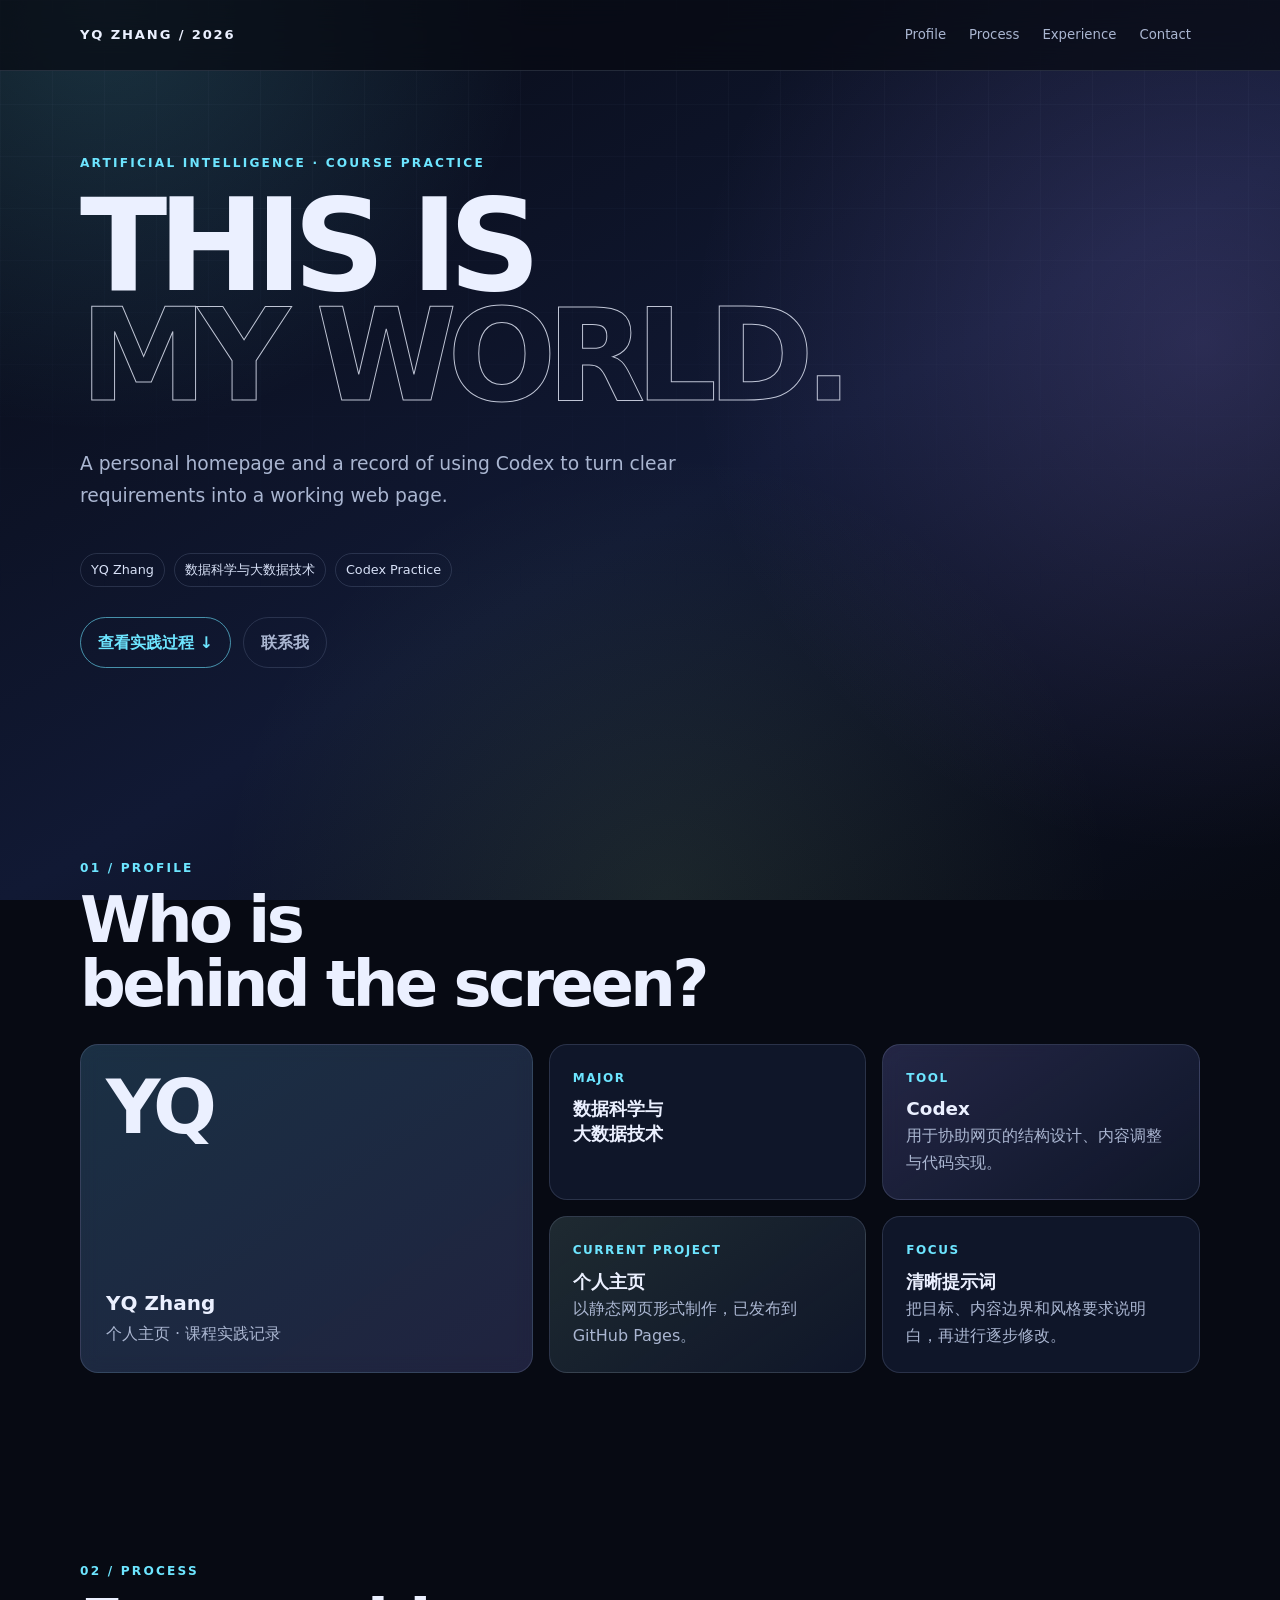
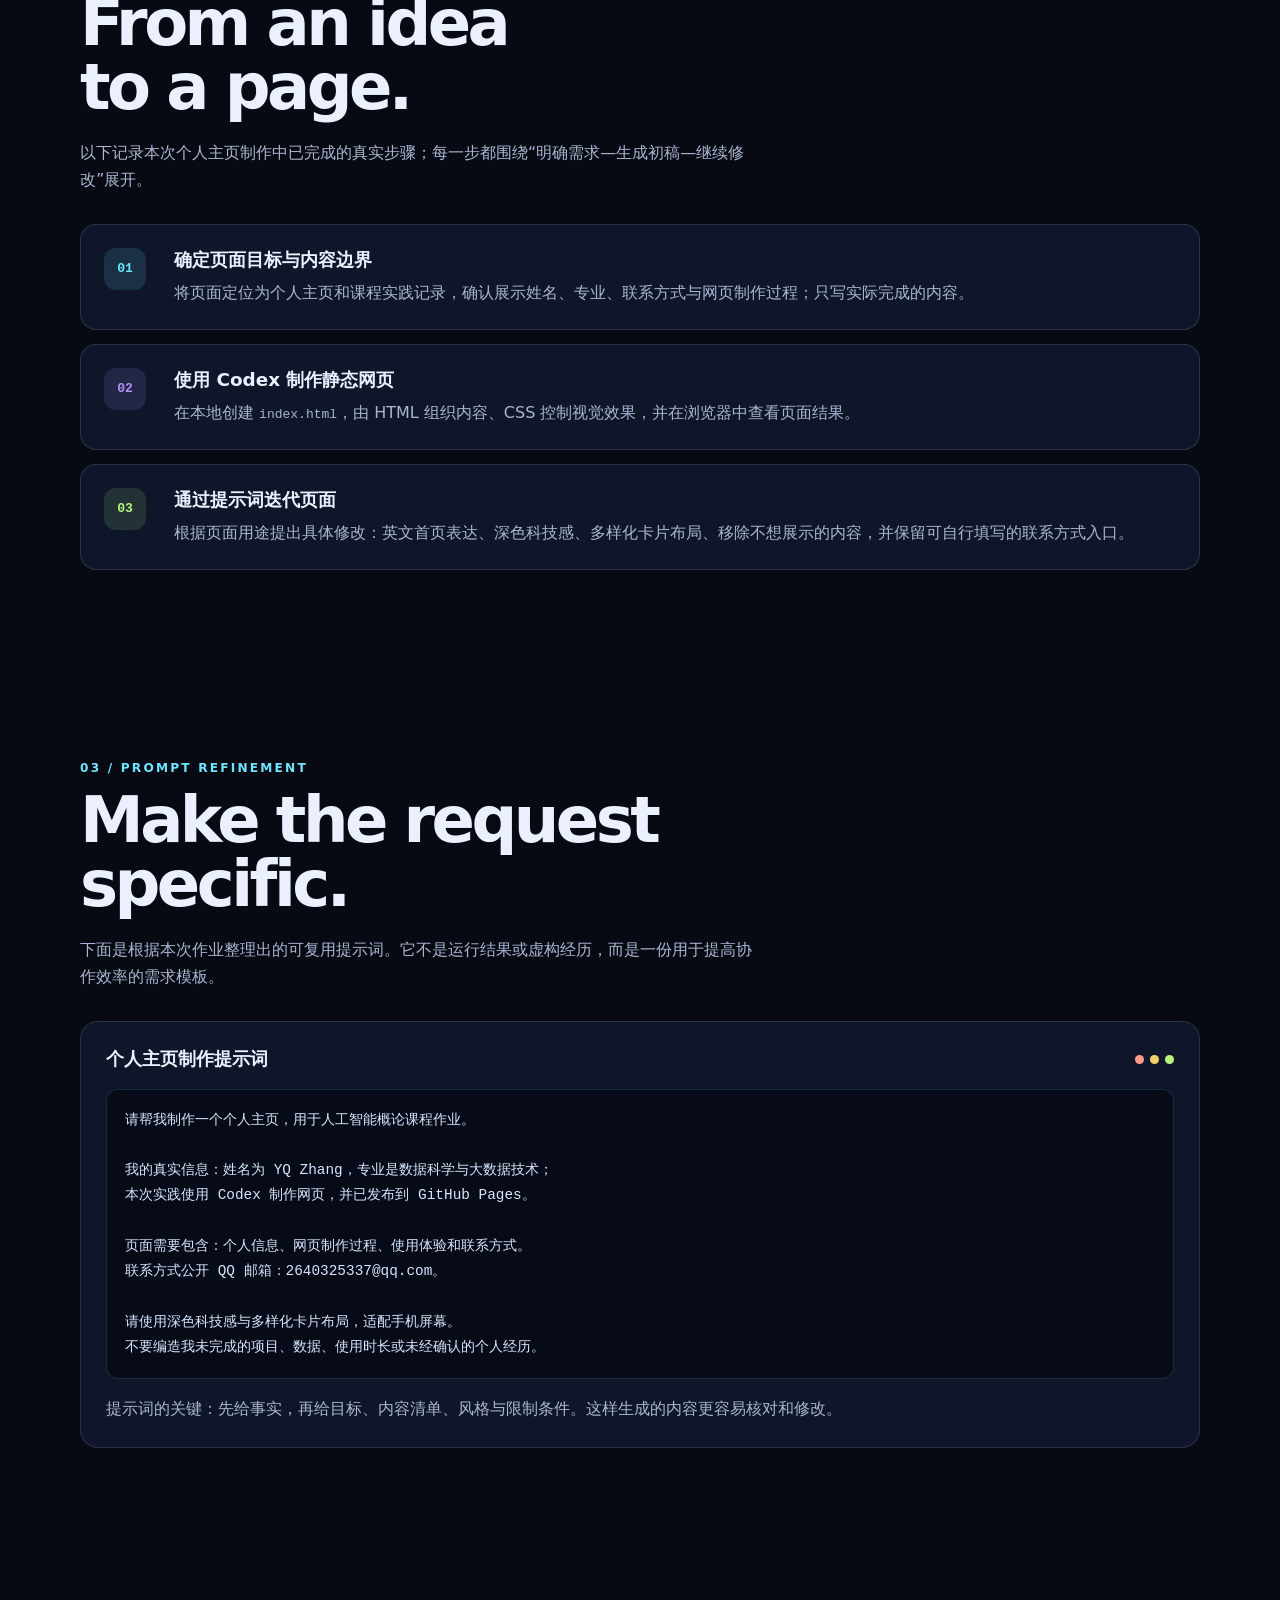
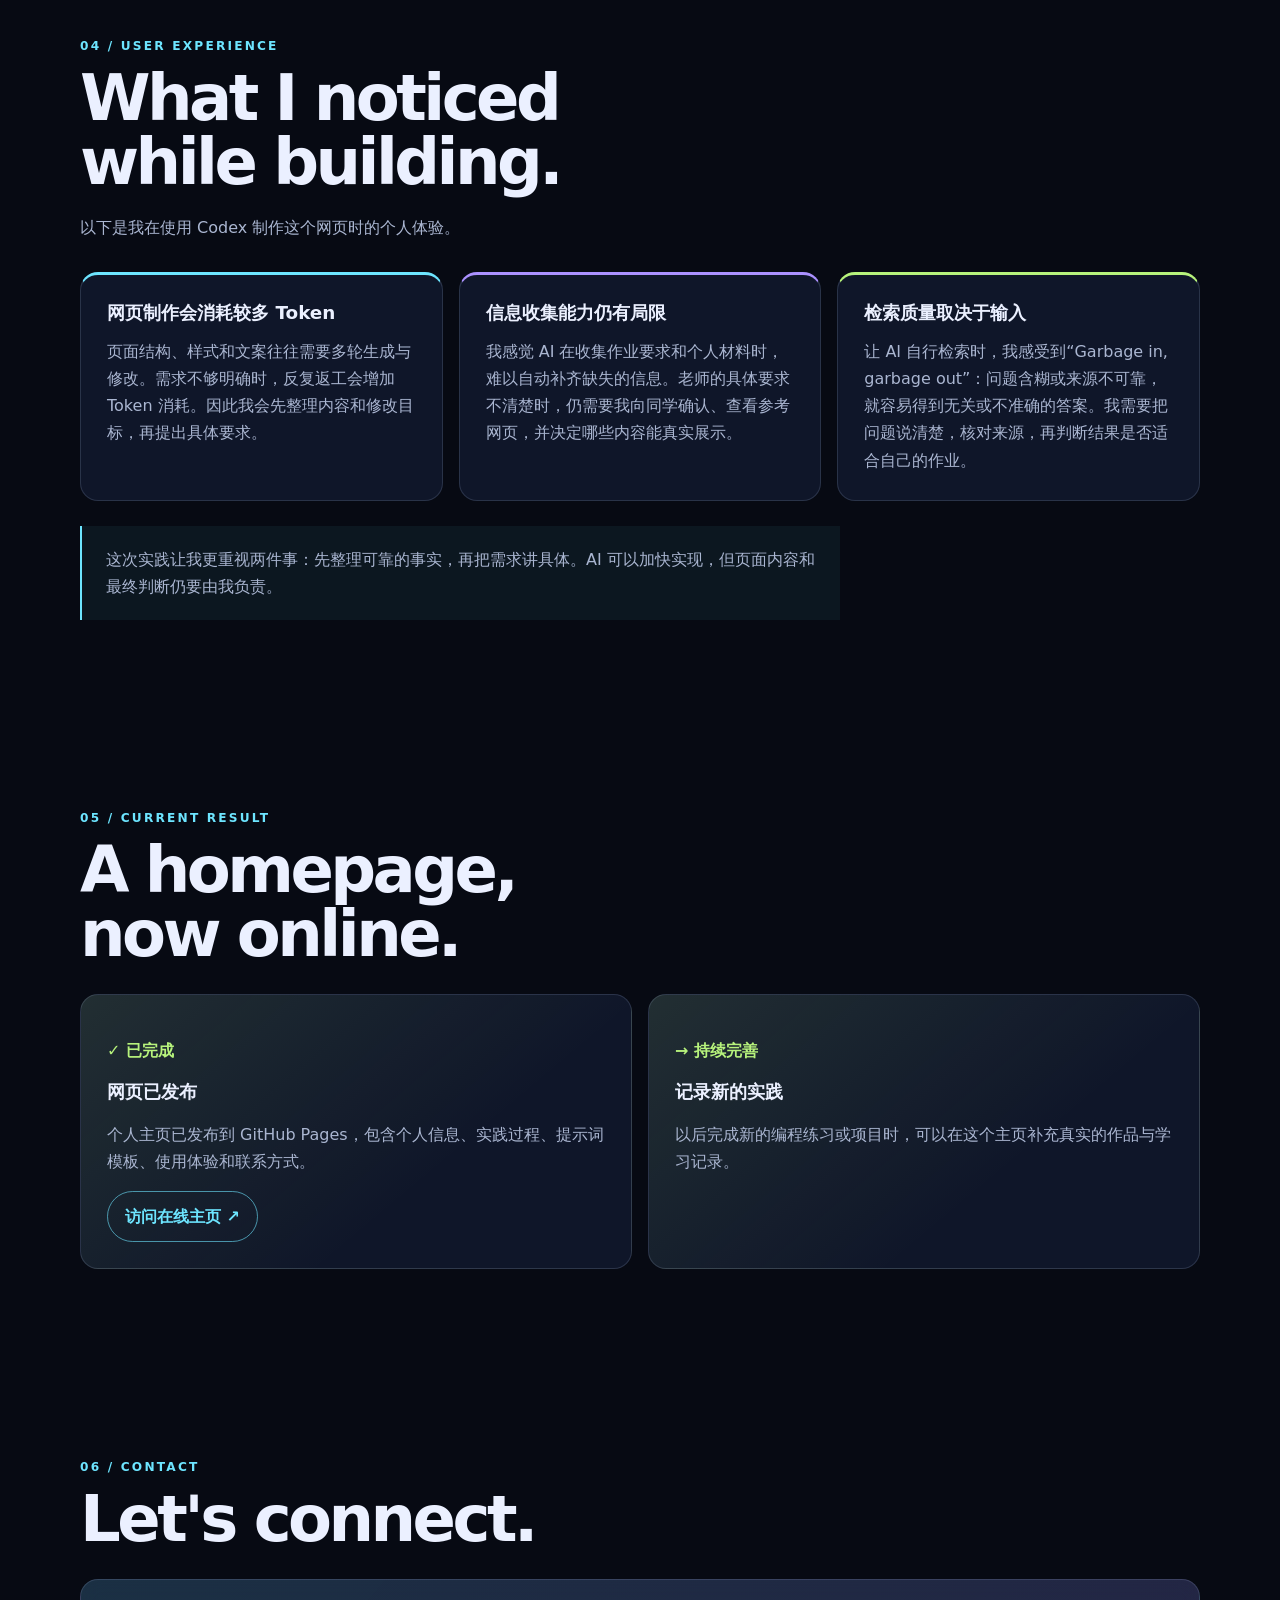
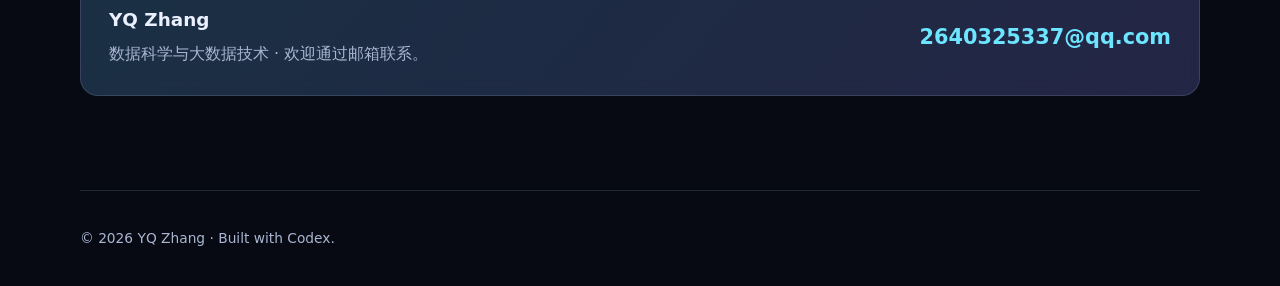
==== commit 9463ccd3: "Add files via upload" ====
--- a/index.html
+++ b/index.html
@@ -24,30 +24,29 @@
     .detail-grid { display:grid; grid-template-columns:1fr 1fr; gap:16px; } .detail-card { padding:23px; } .detail-card:nth-child(2) { background:linear-gradient(145deg,rgba(171,145,255,.13),transparent),var(--panel); } .detail-card:nth-child(3) { background:linear-gradient(145deg,rgba(183,243,124,.09),transparent),var(--panel); } .kicker { margin:0 0 9px!important; color:var(--cyan)!important; font-size:.75rem; font-weight:800; letter-spacing:.13em; text-transform:uppercase; }
     .timeline { display:grid; gap:14px; counter-reset:flow; } .step { display:grid; grid-template-columns:52px 1fr; gap:18px; padding:23px; border:1px solid var(--line); border-radius:16px; background:var(--panel); } .step::before { counter-increment:flow; content:"0" counter(flow); display:grid; place-items:center; width:42px; height:42px; border-radius:12px; background:rgba(109,229,255,.12); color:var(--cyan); font-family:ui-monospace,Consolas,monospace; font-size:.82rem; font-weight:800; } .step:nth-child(2)::before { color:var(--violet); background:rgba(171,145,255,.13); } .step:nth-child(3)::before { color:var(--lime); background:rgba(183,243,124,.12); } .step p { margin:6px 0 0; color:var(--muted); }
     .prompt-box { padding:25px; overflow:hidden; } .prompt-box header { display:flex; justify-content:space-between; gap:12px; align-items:center; margin-bottom:17px; } .dots { display:flex; gap:6px; } .dots i { width:9px; height:9px; border-radius:50%; background:var(--coral); } .dots i:nth-child(2) { background:#f4cf69; } .dots i:nth-child(3) { background:var(--lime); } pre { margin:0; padding:18px; overflow:auto; border:1px solid rgba(109,229,255,.15); border-radius:12px; background:rgba(4,7,15,.64); color:#d7e6ff; font:.9rem/1.75 ui-monospace,"Cascadia Code",Consolas,monospace; white-space:pre-wrap; } .prompt-tip { margin:16px 0 0; color:var(--muted); }
-    .evidence-grid { display:grid; grid-template-columns:repeat(3,1fr); gap:16px; } .evidence { min-height:260px; display:grid; align-content:center; padding:23px; border:1px dashed rgba(194,211,255,.37); border-radius:18px; background:rgba(15,22,41,.42); } .evidence:hover { border-color:var(--cyan); } .evidence-number { color:var(--violet); font:.75rem ui-monospace,Consolas,monospace; } .evidence h3 { margin-top:18px; } .evidence p { margin:7px 0 0; color:var(--muted); font-size:.93rem; } .need { display:inline-block; width:fit-content; margin-top:18px; padding:4px 9px; border-radius:999px; background:rgba(255,156,138,.12); color:var(--coral); font-size:.76rem; font-weight:700; }
     .result { display:grid; grid-template-columns:1fr 1fr; gap:16px; } .result-card { padding:26px; border-radius:18px; background:linear-gradient(140deg,rgba(183,243,124,.11),transparent 65%),var(--panel); border:1px solid var(--line); } .result-card p { color:var(--muted); } .check { color:var(--lime)!important; font-weight:850; }
     .experience-grid { display:grid; grid-template-columns:repeat(3,1fr); gap:16px; } .experience-card { padding:26px; border:1px solid var(--line); border-radius:18px; background:var(--panel); } .experience-card:nth-child(1) { border-top:3px solid var(--cyan); } .experience-card:nth-child(2) { border-top:3px solid var(--violet); } .experience-card:nth-child(3) { border-top:3px solid var(--lime); } .experience-card p { margin:12px 0 0; color:var(--muted); } .experience-summary { max-width:760px; margin:25px 0 0; padding:20px 24px; border-left:2px solid var(--cyan); background:rgba(109,229,255,.06); color:var(--muted); }
     .contact-card { display:flex; align-items:center; justify-content:space-between; gap:25px; padding:28px; background:linear-gradient(130deg,rgba(109,229,255,.12),rgba(171,145,255,.13)),var(--panel); } .contact-card p { margin:7px 0 0; color:var(--muted); } .email { color:var(--cyan); font-size:clamp(1.05rem,2vw,1.3rem); font-weight:800; text-decoration:none; white-space:nowrap; } .email:hover { text-decoration:underline; } footer { padding:36px 0; border-top:1px solid var(--line); color:var(--muted); font-size:.86rem; } footer p { margin:0; }
-    @media (max-width:760px) { .profile,.result { grid-template-columns:1fr; } .evidence-grid,.experience-grid { grid-template-columns:1fr; } .contact-card { display:block; } .email { display:inline-block; margin-top:18px; } .nav-links a { padding-inline:5px; } section { padding:68px 0; } .hero { min-height:70vh; } } @media (max-width:460px) { .detail-grid { grid-template-columns:1fr; } }
+    @media (max-width:760px) { .profile,.result,.experience-grid { grid-template-columns:1fr; } .contact-card { display:block; } .email { display:inline-block; margin-top:18px; } .nav-links a { padding-inline:5px; } section { padding:68px 0; } .hero { min-height:70vh; } } @media (max-width:460px) { .detail-grid { grid-template-columns:1fr; } }
   </style>
 </head>
 <body>
   <div class="grid"></div>
-  <header class="topbar"><nav class="shell" aria-label="页面导航"><a class="brand" href="#top">YQ ZHANG / 2026</a><div class="nav-links"><a href="#profile">Profile</a><a href="#process">Process</a><a href="#experience">Experience</a><a href="#evidence">Evidence</a><a href="#contact">Contact</a></div></nav></header>
+  <header class="topbar"><nav class="shell" aria-label="页面导航"><a class="brand" href="#top">YQ ZHANG / 2026</a><div class="nav-links"><a href="#profile">Profile</a><a href="#process">Process</a><a href="#experience">Experience</a><a href="#contact">Contact</a></div></nav></header>
   <main id="top" class="shell">
     <section class="hero" aria-labelledby="hero-title"><p class="eyebrow">Artificial Intelligence · Course Practice</p><h1 id="hero-title">THIS IS<span>MY WORLD.</span></h1><p class="hero-copy">A personal homepage and a record of using Codex to turn clear requirements into a working web page.</p><div class="hero-meta" aria-label="个人标签"><span class="pill">YQ Zhang</span><span class="pill">数据科学与大数据技术</span><span class="pill">Codex Practice</span></div><div class="button-row"><a class="button" href="#process">查看实践过程 ↓</a><a class="button secondary" href="#contact">联系我</a></div></section>
     <section id="profile" aria-labelledby="profile-title"><p class="section-label">01 / Profile</p><h2 id="profile-title">Who is<br>behind the screen?</h2><div class="profile"><article class="identity"><div class="monogram">YQ</div><div><strong>YQ Zhang</strong><p>个人主页 · 课程实践记录</p></div></article><div class="detail-grid"><article class="detail-card"><p class="kicker">Major</p><h3>数据科学与<br>大数据技术</h3></article><article class="detail-card"><p class="kicker">Tool</p><h3>Codex</h3><p>用于协助网页的结构设计、内容调整与代码实现。</p></article><article class="detail-card"><p class="kicker">Current Project</p><h3>个人主页</h3><p>以静态网页形式制作，已发布到 GitHub Pages。</p></article><article class="detail-card"><p class="kicker">Focus</p><h3>清晰提示词</h3><p>把目标、内容边界和风格要求说明白，再进行逐步修改。</p></article></div></div></section>
-    <section id="process" aria-labelledby="process-title"><p class="section-label">02 / Process</p><h2 id="process-title">From an idea<br>to a page.</h2><p class="section-copy">以下记录本次个人主页制作中已完成的真实步骤；每一步都围绕“明确需求—生成初稿—继续修改”展开。</p><div class="timeline"><article class="step"><div><h3>确定页面目标与内容边界</h3><p>将页面定位为个人主页和课程实践记录，确认展示姓名、专业、联系方式、网页制作过程与真实操作证据；不填写没有完成或无法证明的项目内容。</p></div></article><article class="step"><div><h3>使用 Codex 制作静态网页</h3><p>在本地创建 <code>index.html</code>，由 HTML 组织内容、CSS 控制视觉效果，并在浏览器中查看页面结果。</p></div></article><article class="step"><div><h3>通过提示词迭代页面</h3><p>根据页面用途提出具体修改：英文首页表达、深色科技感、多样化卡片布局、移除不想展示的内容，并保留可自行填写的联系方式入口。</p></div></article></div></section>
+    <section id="process" aria-labelledby="process-title"><p class="section-label">02 / Process</p><h2 id="process-title">From an idea<br>to a page.</h2><p class="section-copy">以下记录本次个人主页制作中已完成的真实步骤；每一步都围绕“明确需求—生成初稿—继续修改”展开。</p><div class="timeline"><article class="step"><div><h3>确定页面目标与内容边界</h3><p>将页面定位为个人主页和课程实践记录，确认展示姓名、专业、联系方式与网页制作过程；只写实际完成的内容。</p></div></article><article class="step"><div><h3>使用 Codex 制作静态网页</h3><p>在本地创建 <code>index.html</code>，由 HTML 组织内容、CSS 控制视觉效果，并在浏览器中查看页面结果。</p></div></article><article class="step"><div><h3>通过提示词迭代页面</h3><p>根据页面用途提出具体修改：英文首页表达、深色科技感、多样化卡片布局、移除不想展示的内容，并保留可自行填写的联系方式入口。</p></div></article></div></section>
     <section aria-labelledby="prompt-title"><p class="section-label">03 / Prompt Refinement</p><h2 id="prompt-title">Make the request<br>specific.</h2><p class="section-copy">下面是根据本次作业整理出的可复用提示词。它不是运行结果或虚构经历，而是一份用于提高协作效率的需求模板。</p><article class="prompt-box"><header><h3>个人主页制作提示词</h3><div class="dots" aria-hidden="true"><i></i><i></i><i></i></div></header><pre>请帮我制作一个个人主页，用于人工智能概论课程作业。
 
 我的真实信息：姓名为 YQ Zhang，专业是数据科学与大数据技术；
 本次实践使用 Codex 制作网页，并已发布到 GitHub Pages。
 
-页面需要包含：个人信息、网页制作过程、待补充的真实截图区域和联系方式。
+页面需要包含：个人信息、网页制作过程、使用体验和联系方式。
 联系方式公开 QQ 邮箱：2640325337@qq.com。
 
 请使用深色科技感与多样化卡片布局，适配手机屏幕。
-不要编造我未完成的项目、截图、数据、使用时长或未经确认的个人经历。</pre><p class="prompt-tip">提示词的关键：先给事实，再给目标、内容清单、风格与限制条件。这样生成的内容更容易核对和修改。</p></article></section>
+不要编造我未完成的项目、数据、使用时长或未经确认的个人经历。</pre><p class="prompt-tip">提示词的关键：先给事实，再给目标、内容清单、风格与限制条件。这样生成的内容更容易核对和修改。</p></article></section>
     <section id="experience" aria-labelledby="experience-title">
       <p class="section-label">04 / User Experience</p>
       <h2 id="experience-title">What I noticed<br>while building.</h2>
@@ -59,9 +58,8 @@
       </div>
       <p class="experience-summary">这次实践让我更重视两件事：先整理可靠的事实，再把需求讲具体。AI 可以加快实现，但页面内容和最终判断仍要由我负责。</p>
     </section>
-    <section id="evidence" aria-labelledby="evidence-title"><p class="section-label">05 / Evidence</p><h2 id="evidence-title">Proof, not<br>placeholders.</h2><p class="section-copy">这里暂时只保留截图说明，不把空白区域伪装成已完成证据。完成截图后，将图片放入项目文件夹，再替换对应卡片即可。</p><div class="evidence-grid"><article class="evidence"><span class="evidence-number">EVIDENCE_01</span><h3>Codex 协作过程</h3><p>截取一次你向 Codex 说明网页需求、并获得修改结果的对话画面。截图应能看到你的需求和工具的回复，不要包含私人聊天内容。</p><span class="need">待补充真实截图</span></article><article class="evidence"><span class="evidence-number">EVIDENCE_02</span><h3>VS Code 编辑页面</h3><p>打开项目中的 <code>index.html</code>，截取 VS Code 中能看见文件名、代码和左侧文件夹的画面，证明页面源文件存在。</p><span class="need">待补充真实截图</span></article><article class="evidence"><span class="evidence-number">EVIDENCE_03</span><h3>浏览器运行结果</h3><p>打开已发布的网页，截取包含 GitHub Pages 网址和首页内容的浏览器画面。</p><span class="need">待补充真实截图</span></article></div></section>
-    <section aria-labelledby="result-title"><p class="section-label">06 / Current Result</p><h2 id="result-title">A homepage,<br>now online.</h2><div class="result"><article class="result-card"><p class="check">✓ 已完成</p><h3>网页已发布</h3><p>个人主页已发布到 GitHub Pages，包含个人信息、实践过程、提示词模板、使用体验、截图入口和联系方式。</p><a class="button" href="https://eerhunn.github.io/yq-zhang-homepage/">访问在线主页 ↗</a></article><article class="result-card"><p class="check">→ 下一步</p><h3>补充真实截图</h3><p>补充 Codex 协作、VS Code 编辑与已发布网页的真实截图，并更新页面中的证据区域。</p></article></div></section>
-    <section id="contact" aria-labelledby="contact-title"><p class="section-label">07 / Contact</p><h2 id="contact-title">Let's connect.</h2><article class="contact-card"><div><h3>YQ Zhang</h3><p>数据科学与大数据技术 · 欢迎通过邮箱联系。</p></div><a class="email" href="mailto:2640325337@qq.com">2640325337@qq.com</a></article></section>
+    <section aria-labelledby="result-title"><p class="section-label">05 / Current Result</p><h2 id="result-title">A homepage,<br>now online.</h2><div class="result"><article class="result-card"><p class="check">✓ 已完成</p><h3>网页已发布</h3><p>个人主页已发布到 GitHub Pages，包含个人信息、实践过程、提示词模板、使用体验和联系方式。</p><a class="button" href="https://eerhunn.github.io/yq-zhang-homepage/">访问在线主页 ↗</a></article><article class="result-card"><p class="check">→ 持续完善</p><h3>记录新的实践</h3><p>以后完成新的编程练习或项目时，可以在这个主页补充真实的作品与学习记录。</p></article></div></section>
+    <section id="contact" aria-labelledby="contact-title"><p class="section-label">06 / Contact</p><h2 id="contact-title">Let's connect.</h2><article class="contact-card"><div><h3>YQ Zhang</h3><p>数据科学与大数据技术 · 欢迎通过邮箱联系。</p></div><a class="email" href="mailto:2640325337@qq.com">2640325337@qq.com</a></article></section>
   </main>
   <footer class="shell"><p>© <span id="year"></span> YQ Zhang · Built with Codex.</p></footer>
   <script>document.getElementById('year').textContent = new Date().getFullYear();</script>
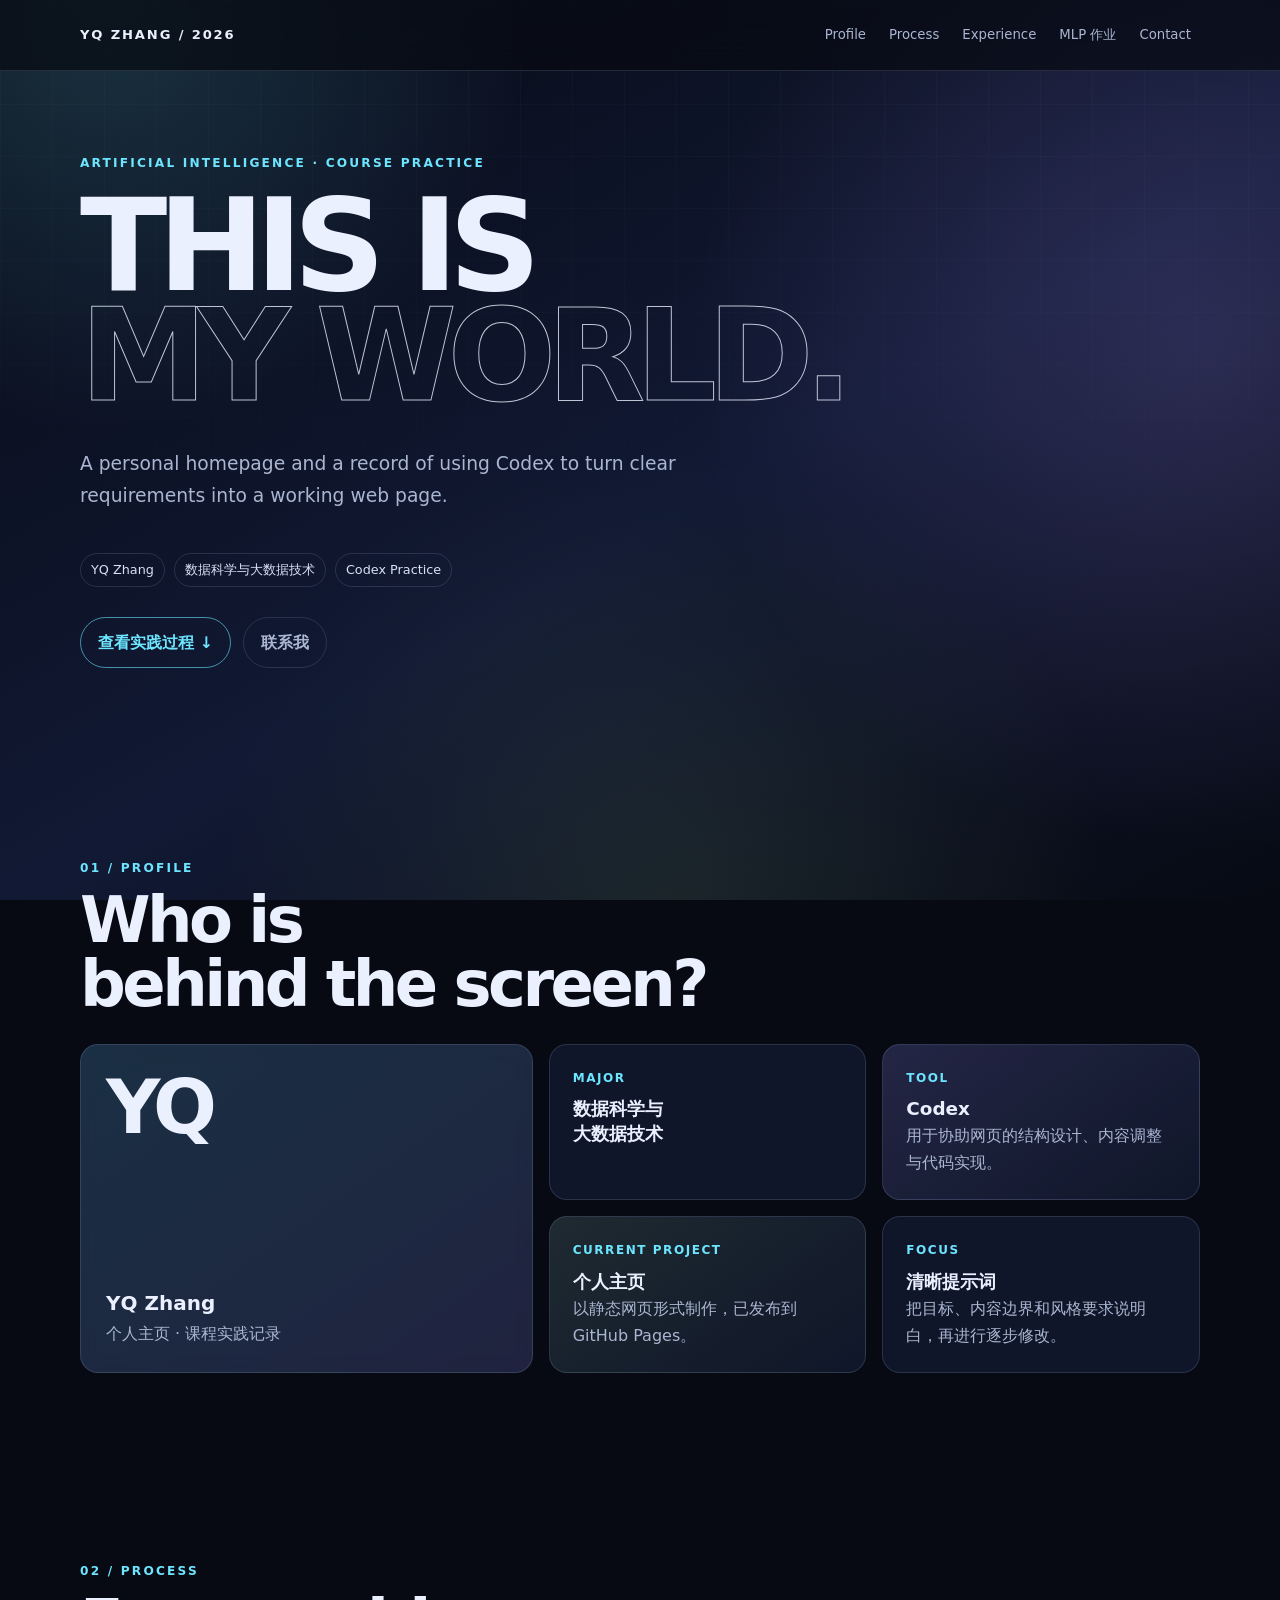
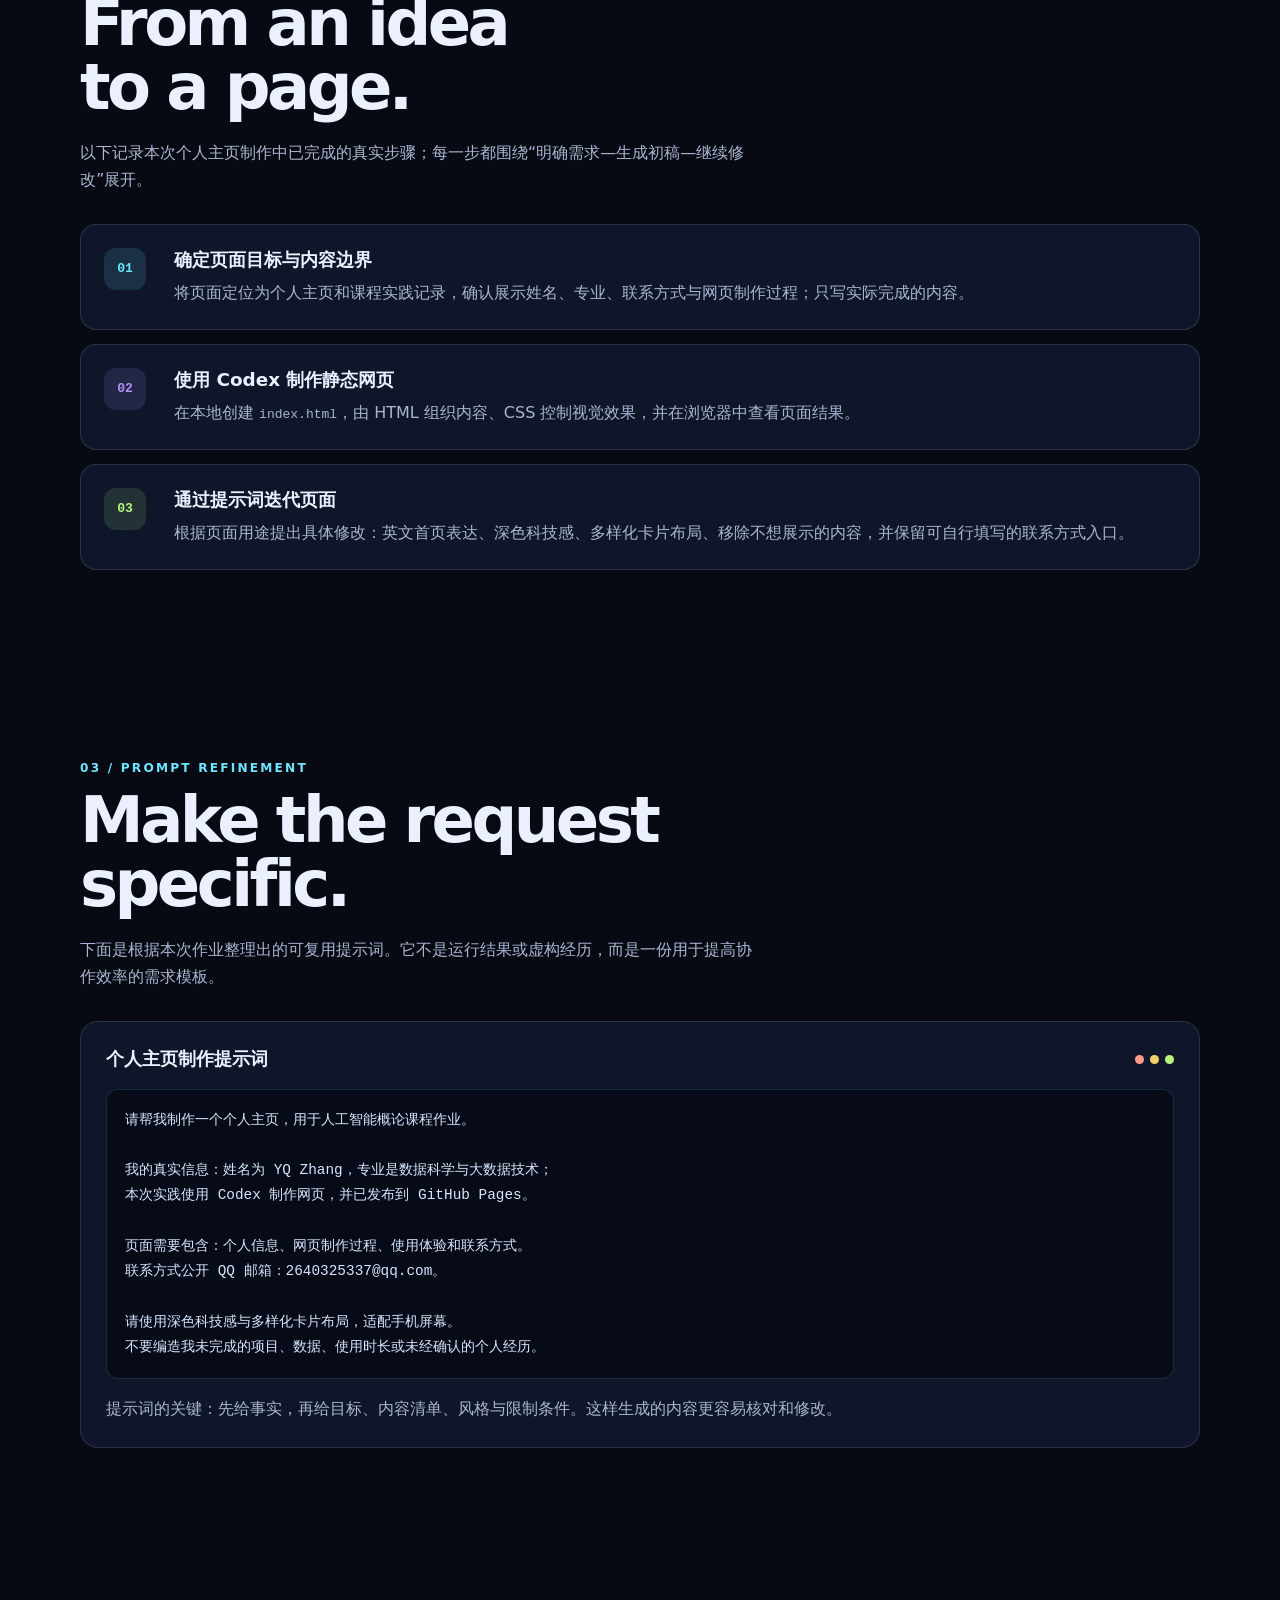
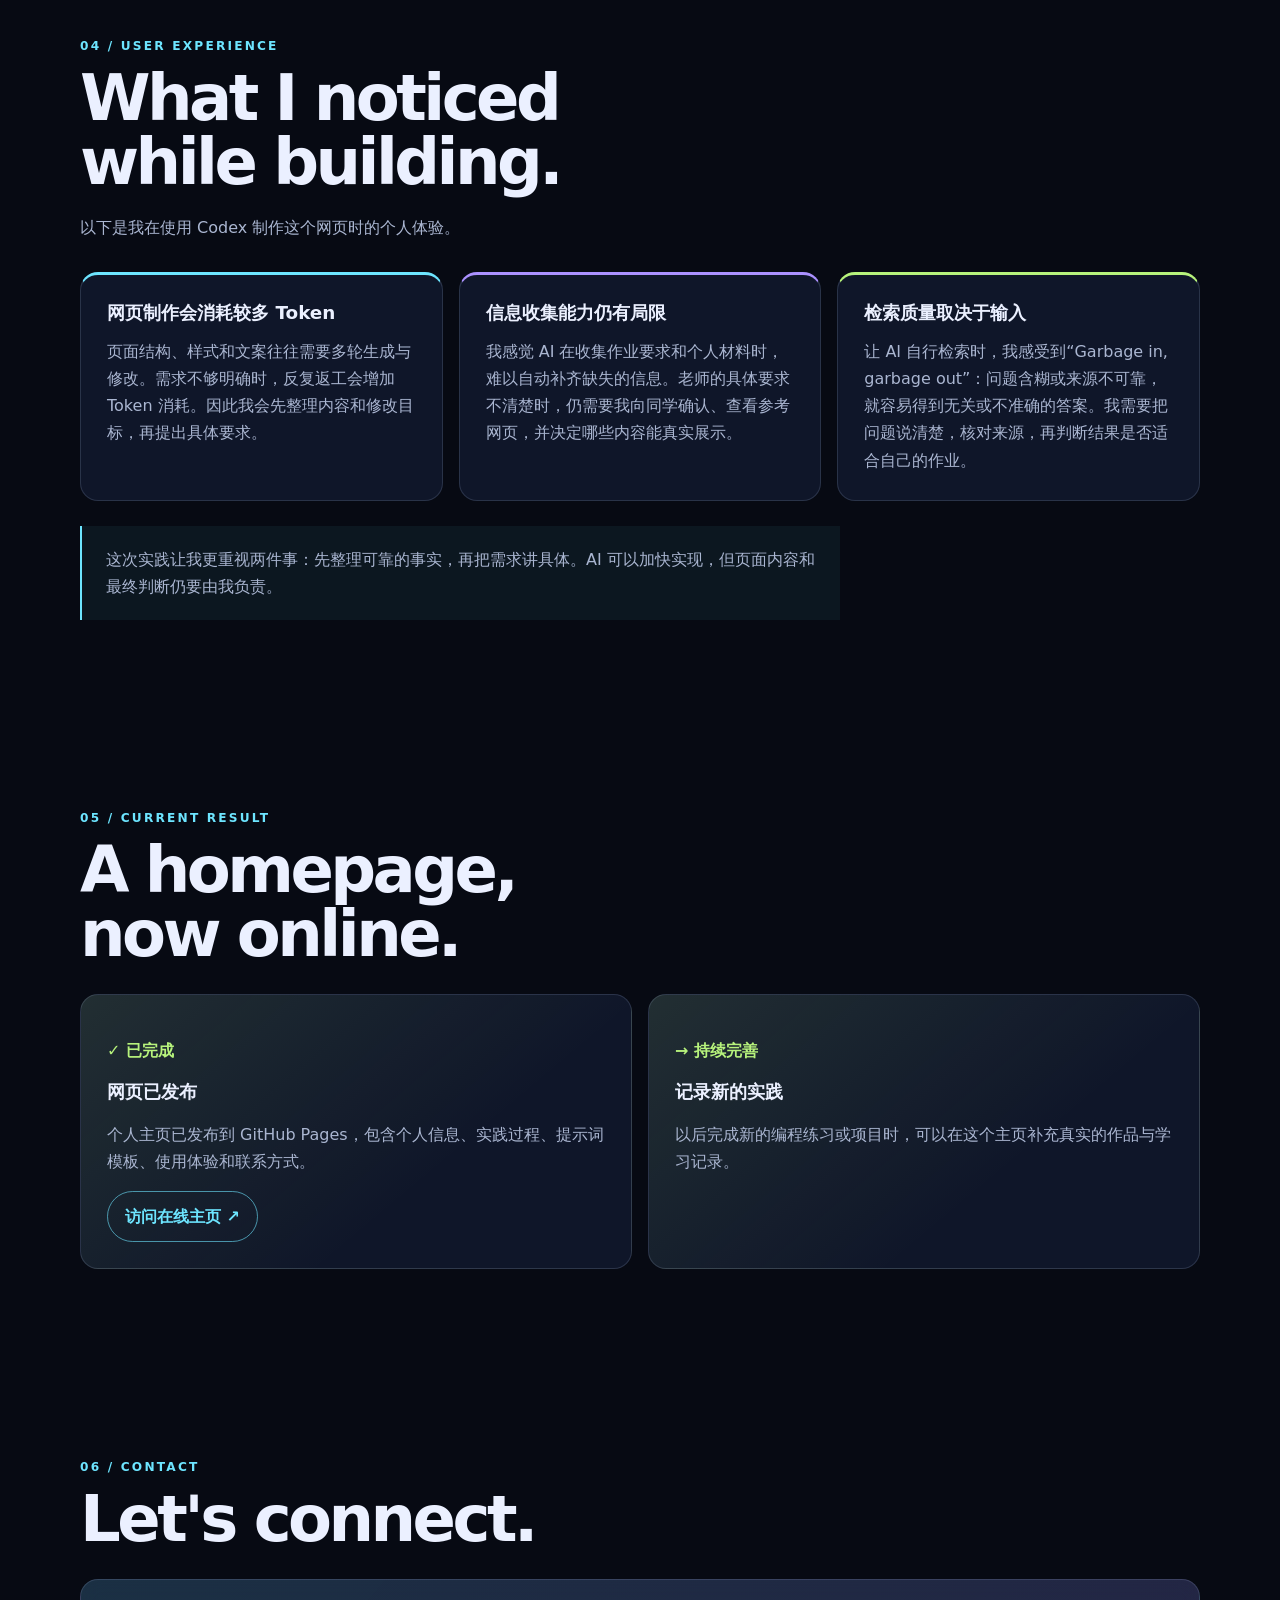
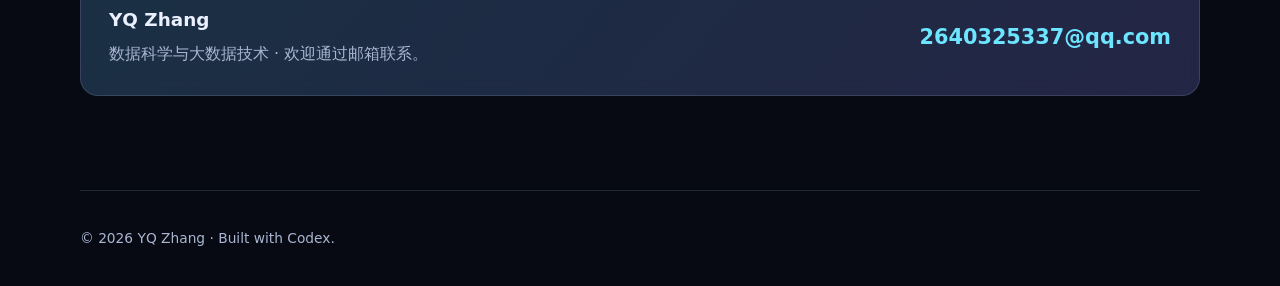
==== commit 73d7cc65: "Add files via upload" ====
--- a/index.html
+++ b/index.html
@@ -32,7 +32,7 @@
 </head>
 <body>
   <div class="grid"></div>
-  <header class="topbar"><nav class="shell" aria-label="页面导航"><a class="brand" href="#top">YQ ZHANG / 2026</a><div class="nav-links"><a href="#profile">Profile</a><a href="#process">Process</a><a href="#experience">Experience</a><a href="#contact">Contact</a></div></nav></header>
+  <header class="topbar"><nav class="shell" aria-label="页面导航"><a class="brand" href="#top">YQ ZHANG / 2026</a><div class="nav-links"><a href="#profile">Profile</a><a href="#process">Process</a><a href="#experience">Experience</a><a href="mlp.html">MLP 作业</a><a href="#contact">Contact</a></div></nav></header>
   <main id="top" class="shell">
     <section class="hero" aria-labelledby="hero-title"><p class="eyebrow">Artificial Intelligence · Course Practice</p><h1 id="hero-title">THIS IS<span>MY WORLD.</span></h1><p class="hero-copy">A personal homepage and a record of using Codex to turn clear requirements into a working web page.</p><div class="hero-meta" aria-label="个人标签"><span class="pill">YQ Zhang</span><span class="pill">数据科学与大数据技术</span><span class="pill">Codex Practice</span></div><div class="button-row"><a class="button" href="#process">查看实践过程 ↓</a><a class="button secondary" href="#contact">联系我</a></div></section>
     <section id="profile" aria-labelledby="profile-title"><p class="section-label">01 / Profile</p><h2 id="profile-title">Who is<br>behind the screen?</h2><div class="profile"><article class="identity"><div class="monogram">YQ</div><div><strong>YQ Zhang</strong><p>个人主页 · 课程实践记录</p></div></article><div class="detail-grid"><article class="detail-card"><p class="kicker">Major</p><h3>数据科学与<br>大数据技术</h3></article><article class="detail-card"><p class="kicker">Tool</p><h3>Codex</h3><p>用于协助网页的结构设计、内容调整与代码实现。</p></article><article class="detail-card"><p class="kicker">Current Project</p><h3>个人主页</h3><p>以静态网页形式制作，已发布到 GitHub Pages。</p></article><article class="detail-card"><p class="kicker">Focus</p><h3>清晰提示词</h3><p>把目标、内容边界和风格要求说明白，再进行逐步修改。</p></article></div></div></section>
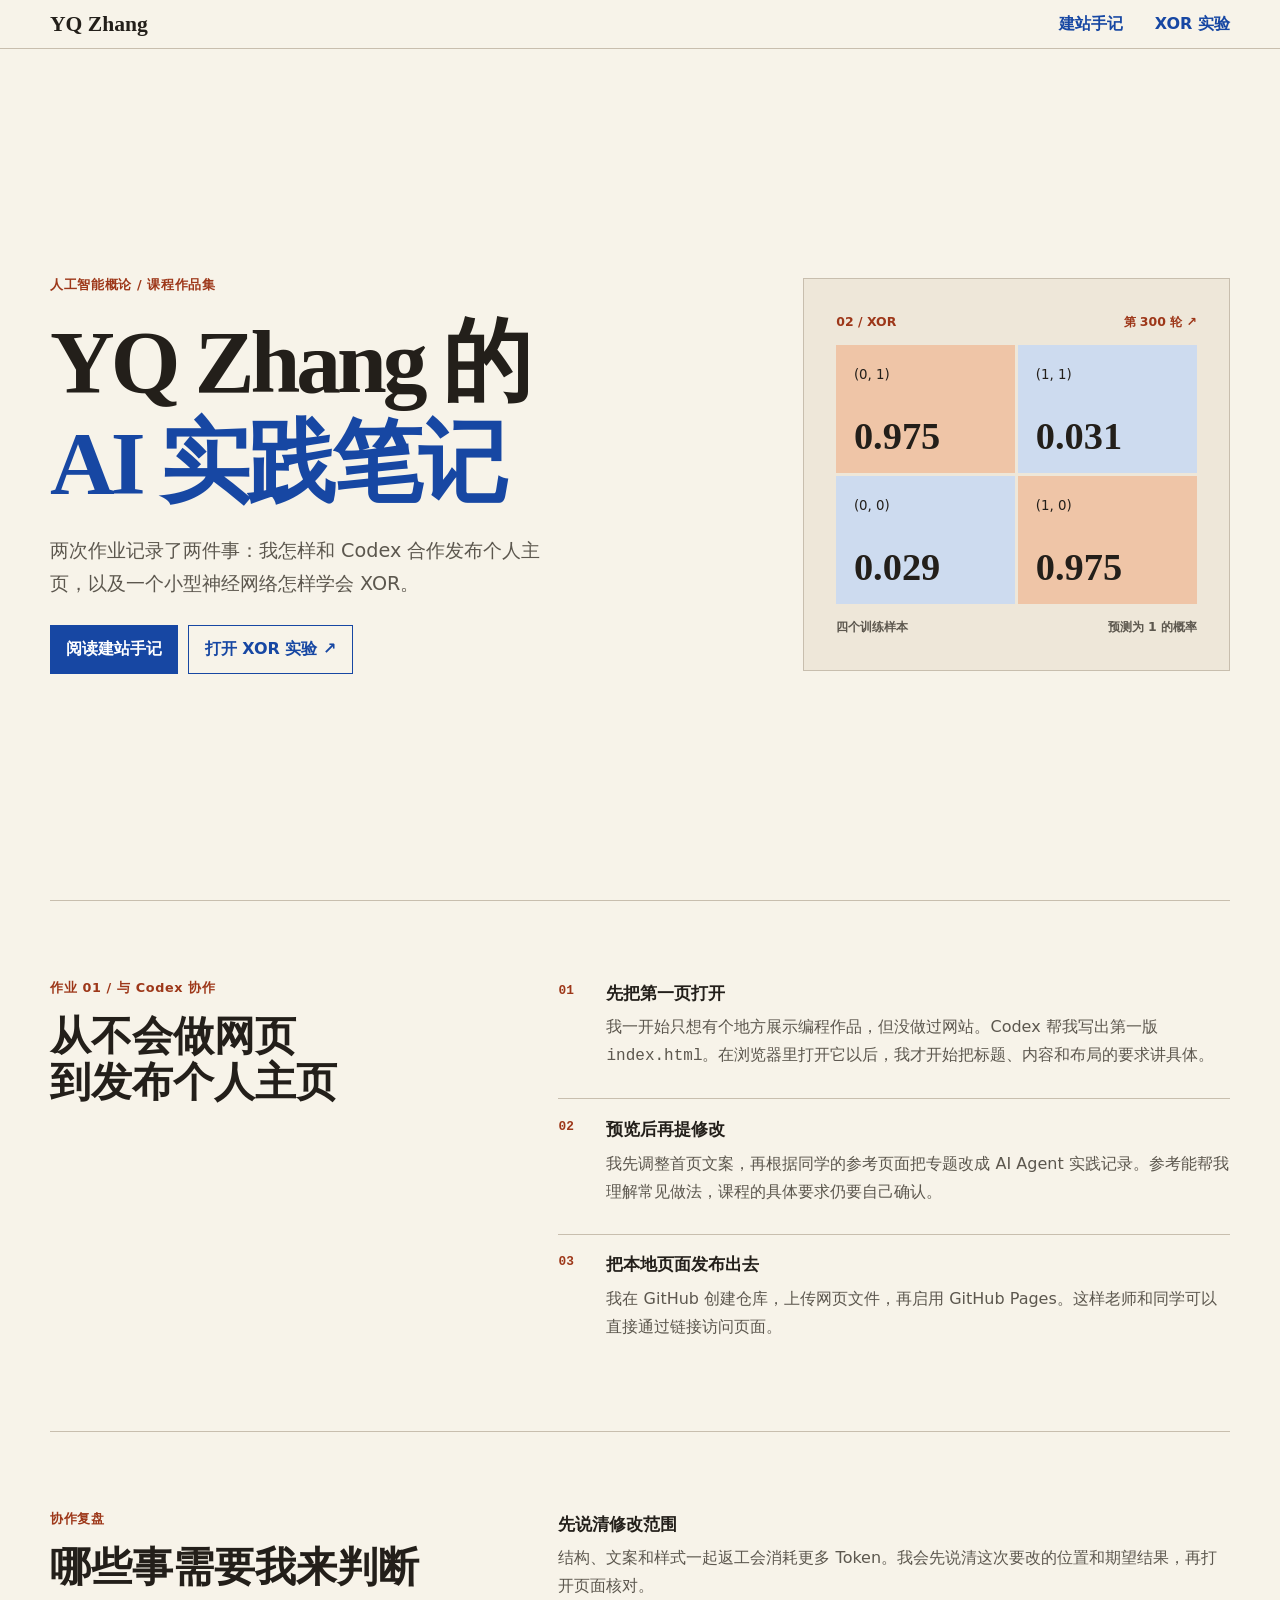
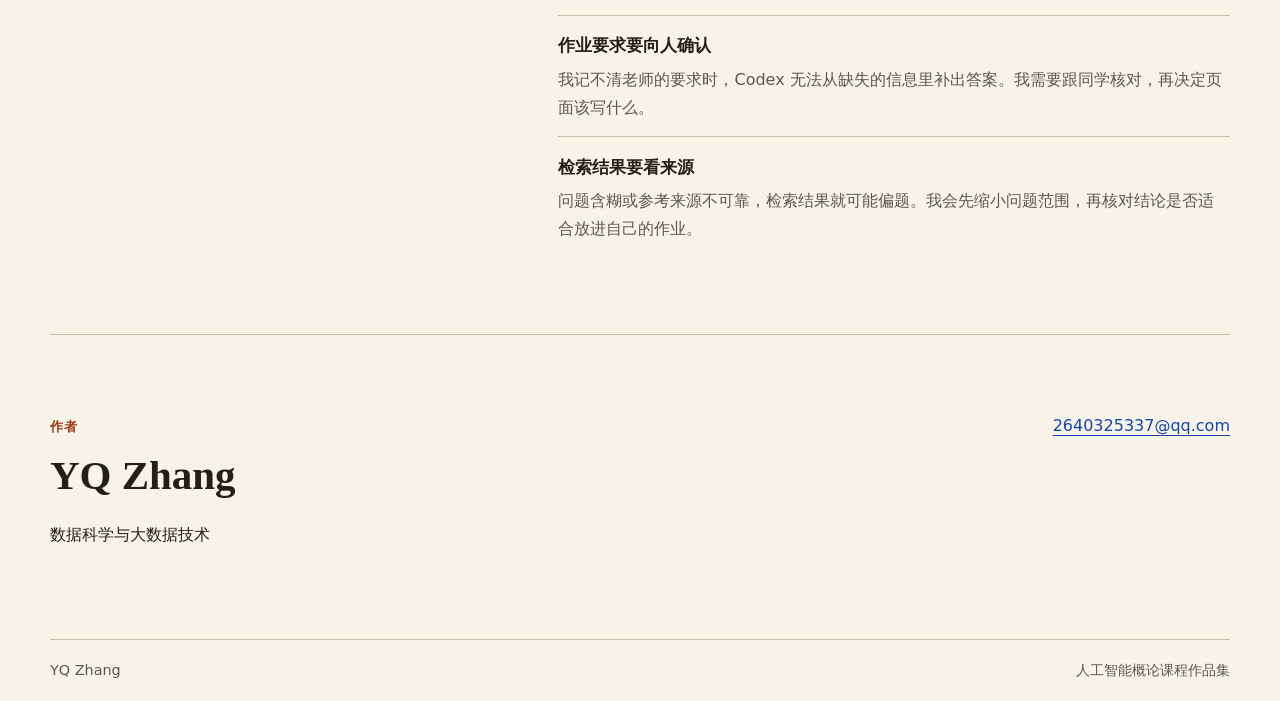
==== commit 2f1aeeb4: "Publish AI practice journal redesign" ====
--- a/index.html
+++ b/index.html
@@ -1,67 +1,79 @@
-<!DOCTYPE html>
-<html lang="zh-CN">
+<!doctype html>
+<html lang="zh-CN" data-type="software" data-motion="on">
 <head>
-  <meta charset="UTF-8">
-  <meta name="viewport" content="width=device-width, initial-scale=1.0">
-  <meta name="description" content="YQ Zhang 的 AI Agent 实践记录与个人主页。">
-  <title>YQ Zhang · AI Agent 实践记录</title>
-  <style>
-    :root { --ink:#ebf0ff; --muted:#aab6d1; --night:#070a13; --panel:rgba(19,27,49,.76); --line:rgba(194,211,255,.15); --cyan:#6de5ff; --violet:#ab91ff; --lime:#b7f37c; --coral:#ff9c8a; }
-    * { box-sizing:border-box; } html { scroll-behavior:smooth; scroll-padding-top:88px; }
-    body { margin:0; color:var(--ink); background:var(--night); font-family:Inter,"PingFang SC","Microsoft YaHei",ui-sans-serif,system-ui,sans-serif; line-height:1.7; overflow-x:hidden; }
-    body::before { content:""; position:fixed; inset:0; z-index:-2; background:radial-gradient(circle at 8% 0%,rgba(109,229,255,.18),transparent 27rem),radial-gradient(circle at 94% 38%,rgba(171,145,255,.18),transparent 32rem),radial-gradient(circle at 52% 100%,rgba(183,243,124,.09),transparent 28rem),linear-gradient(150deg,#070a13 0%,#111934 55%,#070a13 100%); }
-    .grid { position:fixed; inset:0; z-index:-1; opacity:.24; background-image:linear-gradient(var(--line) 1px,transparent 1px),linear-gradient(90deg,var(--line) 1px,transparent 1px); background-size:52px 52px; mask-image:linear-gradient(to bottom,black,transparent 74%); }
-    .shell { width:min(1120px,calc(100% - 40px)); margin:0 auto; } .topbar { position:sticky; top:0; z-index:10; backdrop-filter:blur(16px); background:rgba(7,10,19,.72); border-bottom:1px solid var(--line); }
-    nav { min-height:70px; display:flex; align-items:center; justify-content:space-between; gap:20px; } .brand { color:var(--ink); font-size:.82rem; font-weight:850; letter-spacing:.14em; text-decoration:none; white-space:nowrap; }
-    .nav-links { display:flex; flex-wrap:wrap; justify-content:flex-end; gap:5px; } .nav-links a { padding:6px 9px; border-radius:8px; color:var(--muted); font-size:.83rem; text-decoration:none; } .nav-links a:hover { color:var(--cyan); background:rgba(109,229,255,.09); }
-    .hero { min-height:77vh; display:grid; align-content:center; padding:74px 0 88px; } .eyebrow,.section-label { margin:0; color:var(--cyan); font-size:.76rem; font-weight:800; letter-spacing:.18em; text-transform:uppercase; }
-    h1 { max-width:900px; margin:18px 0; font-size:clamp(3.3rem,10vw,8.4rem); letter-spacing:-.075em; line-height:.86; } h1 span { display:block; color:transparent; -webkit-text-stroke:1px rgba(235,240,255,.8); }
-    .hero-copy { max-width:650px; color:var(--muted); font-size:clamp(1rem,2vw,1.17rem); } .hero-meta,.button-row { display:flex; flex-wrap:wrap; gap:9px; margin-top:23px; } .button-row { gap:12px; margin-top:30px; }
-    .pill { padding:5px 10px; border:1px solid var(--line); border-radius:999px; color:#d8e1f7; font-size:.8rem; } .button { display:inline-flex; align-items:center; padding:11px 17px; border:1px solid rgba(109,229,255,.6); border-radius:999px; color:var(--cyan); font-weight:750; text-decoration:none; transition:.2s; } .button:hover { transform:translateY(-3px); background:var(--cyan); color:#07101d; } .button.secondary { border-color:var(--line); color:var(--muted); } .button.secondary:hover { background:#171f38; color:var(--ink); }
-    section { padding:94px 0; } h2 { margin:9px 0 28px; font-size:clamp(2.2rem,5vw,4.3rem); letter-spacing:-.055em; line-height:1; } h3 { margin:0; font-size:1.15rem; line-height:1.35; } .section-copy { max-width:680px; color:var(--muted); margin:-8px 0 31px; }
-    .profile { display:grid; grid-template-columns:.82fr 1.18fr; gap:16px; } .identity,.detail-card,.prompt-box,.contact-card { border:1px solid var(--line); border-radius:18px; background:var(--panel); backdrop-filter:blur(10px); }
-    .identity { min-height:250px; display:grid; align-content:space-between; padding:25px; background:linear-gradient(145deg,rgba(109,229,255,.12),rgba(171,145,255,.1)),var(--panel); } .monogram { font-size:4.7rem; font-weight:900; letter-spacing:-.1em; line-height:1; } .identity p,.detail-card p { margin:0; color:var(--muted); } .identity strong { display:block; font-size:1.25rem; }
-    .detail-grid { display:grid; grid-template-columns:1fr 1fr; gap:16px; } .detail-card { padding:23px; } .detail-card:nth-child(2) { background:linear-gradient(145deg,rgba(171,145,255,.13),transparent),var(--panel); } .detail-card:nth-child(3) { background:linear-gradient(145deg,rgba(183,243,124,.09),transparent),var(--panel); } .kicker { margin:0 0 9px!important; color:var(--cyan)!important; font-size:.75rem; font-weight:800; letter-spacing:.13em; text-transform:uppercase; }
-    .timeline { display:grid; gap:14px; counter-reset:flow; } .step { display:grid; grid-template-columns:52px 1fr; gap:18px; padding:23px; border:1px solid var(--line); border-radius:16px; background:var(--panel); } .step::before { counter-increment:flow; content:"0" counter(flow); display:grid; place-items:center; width:42px; height:42px; border-radius:12px; background:rgba(109,229,255,.12); color:var(--cyan); font-family:ui-monospace,Consolas,monospace; font-size:.82rem; font-weight:800; } .step:nth-child(2)::before { color:var(--violet); background:rgba(171,145,255,.13); } .step:nth-child(3)::before { color:var(--lime); background:rgba(183,243,124,.12); } .step p { margin:6px 0 0; color:var(--muted); }
-    .prompt-box { padding:25px; overflow:hidden; } .prompt-box header { display:flex; justify-content:space-between; gap:12px; align-items:center; margin-bottom:17px; } .dots { display:flex; gap:6px; } .dots i { width:9px; height:9px; border-radius:50%; background:var(--coral); } .dots i:nth-child(2) { background:#f4cf69; } .dots i:nth-child(3) { background:var(--lime); } pre { margin:0; padding:18px; overflow:auto; border:1px solid rgba(109,229,255,.15); border-radius:12px; background:rgba(4,7,15,.64); color:#d7e6ff; font:.9rem/1.75 ui-monospace,"Cascadia Code",Consolas,monospace; white-space:pre-wrap; } .prompt-tip { margin:16px 0 0; color:var(--muted); }
-    .result { display:grid; grid-template-columns:1fr 1fr; gap:16px; } .result-card { padding:26px; border-radius:18px; background:linear-gradient(140deg,rgba(183,243,124,.11),transparent 65%),var(--panel); border:1px solid var(--line); } .result-card p { color:var(--muted); } .check { color:var(--lime)!important; font-weight:850; }
-    .experience-grid { display:grid; grid-template-columns:repeat(3,1fr); gap:16px; } .experience-card { padding:26px; border:1px solid var(--line); border-radius:18px; background:var(--panel); } .experience-card:nth-child(1) { border-top:3px solid var(--cyan); } .experience-card:nth-child(2) { border-top:3px solid var(--violet); } .experience-card:nth-child(3) { border-top:3px solid var(--lime); } .experience-card p { margin:12px 0 0; color:var(--muted); } .experience-summary { max-width:760px; margin:25px 0 0; padding:20px 24px; border-left:2px solid var(--cyan); background:rgba(109,229,255,.06); color:var(--muted); }
-    .contact-card { display:flex; align-items:center; justify-content:space-between; gap:25px; padding:28px; background:linear-gradient(130deg,rgba(109,229,255,.12),rgba(171,145,255,.13)),var(--panel); } .contact-card p { margin:7px 0 0; color:var(--muted); } .email { color:var(--cyan); font-size:clamp(1.05rem,2vw,1.3rem); font-weight:800; text-decoration:none; white-space:nowrap; } .email:hover { text-decoration:underline; } footer { padding:36px 0; border-top:1px solid var(--line); color:var(--muted); font-size:.86rem; } footer p { margin:0; }
-    @media (max-width:760px) { .profile,.result,.experience-grid { grid-template-columns:1fr; } .contact-card { display:block; } .email { display:inline-block; margin-top:18px; } .nav-links a { padding-inline:5px; } section { padding:68px 0; } .hero { min-height:70vh; } } @media (max-width:460px) { .detail-grid { grid-template-columns:1fr; } }
-  </style>
+  <meta charset="utf-8">
+  <meta name="viewport" content="width=device-width,initial-scale=1">
+  <meta name="page-type" content="software">
+  <meta name="site-kind" content="software">
+  <meta name="theme-color" content="#f7f3e9">
+  <meta name="description" content="YQ Zhang 的人工智能概论课程作品集，记录 Codex 建站和 MLP 学习 XOR 的实践。">
+  <meta property="og:title" content="YQ Zhang 的 AI 实践笔记">
+  <meta property="og:description" content="两次人工智能概论课程作业：Codex 建站与 XOR 实验。">
+  <title>YQ Zhang 的 AI 实践笔记</title>
+  <link rel="stylesheet" href="journal.css">
 </head>
 <body>
-  <div class="grid"></div>
-  <header class="topbar"><nav class="shell" aria-label="页面导航"><a class="brand" href="#top">YQ ZHANG / 2026</a><div class="nav-links"><a href="#profile">Profile</a><a href="#process">Process</a><a href="#experience">Experience</a><a href="mlp.html">MLP 作业</a><a href="#contact">Contact</a></div></nav></header>
-  <main id="top" class="shell">
-    <section class="hero" aria-labelledby="hero-title"><p class="eyebrow">Artificial Intelligence · Course Practice</p><h1 id="hero-title">THIS IS<span>MY WORLD.</span></h1><p class="hero-copy">A personal homepage and a record of using Codex to turn clear requirements into a working web page.</p><div class="hero-meta" aria-label="个人标签"><span class="pill">YQ Zhang</span><span class="pill">数据科学与大数据技术</span><span class="pill">Codex Practice</span></div><div class="button-row"><a class="button" href="#process">查看实践过程 ↓</a><a class="button secondary" href="#contact">联系我</a></div></section>
-    <section id="profile" aria-labelledby="profile-title"><p class="section-label">01 / Profile</p><h2 id="profile-title">Who is<br>behind the screen?</h2><div class="profile"><article class="identity"><div class="monogram">YQ</div><div><strong>YQ Zhang</strong><p>个人主页 · 课程实践记录</p></div></article><div class="detail-grid"><article class="detail-card"><p class="kicker">Major</p><h3>数据科学与<br>大数据技术</h3></article><article class="detail-card"><p class="kicker">Tool</p><h3>Codex</h3><p>用于协助网页的结构设计、内容调整与代码实现。</p></article><article class="detail-card"><p class="kicker">Current Project</p><h3>个人主页</h3><p>以静态网页形式制作，已发布到 GitHub Pages。</p></article><article class="detail-card"><p class="kicker">Focus</p><h3>清晰提示词</h3><p>把目标、内容边界和风格要求说明白，再进行逐步修改。</p></article></div></div></section>
-    <section id="process" aria-labelledby="process-title"><p class="section-label">02 / Process</p><h2 id="process-title">From an idea<br>to a page.</h2><p class="section-copy">以下记录本次个人主页制作中已完成的真实步骤；每一步都围绕“明确需求—生成初稿—继续修改”展开。</p><div class="timeline"><article class="step"><div><h3>确定页面目标与内容边界</h3><p>将页面定位为个人主页和课程实践记录，确认展示姓名、专业、联系方式与网页制作过程；只写实际完成的内容。</p></div></article><article class="step"><div><h3>使用 Codex 制作静态网页</h3><p>在本地创建 <code>index.html</code>，由 HTML 组织内容、CSS 控制视觉效果，并在浏览器中查看页面结果。</p></div></article><article class="step"><div><h3>通过提示词迭代页面</h3><p>根据页面用途提出具体修改：英文首页表达、深色科技感、多样化卡片布局、移除不想展示的内容，并保留可自行填写的联系方式入口。</p></div></article></div></section>
-    <section aria-labelledby="prompt-title"><p class="section-label">03 / Prompt Refinement</p><h2 id="prompt-title">Make the request<br>specific.</h2><p class="section-copy">下面是根据本次作业整理出的可复用提示词。它不是运行结果或虚构经历，而是一份用于提高协作效率的需求模板。</p><article class="prompt-box"><header><h3>个人主页制作提示词</h3><div class="dots" aria-hidden="true"><i></i><i></i><i></i></div></header><pre>请帮我制作一个个人主页，用于人工智能概论课程作业。
+  <a class="skip" href="#top">跳到正文</a>
+  <header class="masthead">
+    <nav class="wrap nav-centre" aria-label="页面导航">
+      <a class="brand" href="index.html" aria-current="page">YQ Zhang</a>
+      <div class="nav-links">
+        <a href="index.html#process">建站手记</a>
+        <a href="mlp.html">XOR 实验</a>
+      </div>
+    </nav>
+  </header>
+  <main id="top" tabindex="-1">
+    <section class="wrap cover" data-enter>
+      <div>
+        <p class="kicker">人工智能概论 / 课程作品集</p>
+        <h1>YQ Zhang 的<br><span>AI 实践笔记</span></h1>
+        <p class="lede">两次作业记录了两件事：我怎样和 Codex 合作发布个人主页，以及一个小型神经网络怎样学会 XOR。</p>
+        <div class="actions">
+          <a class="button" href="#process">阅读建站手记</a>
+          <a class="button button-outline" href="mlp.html">打开 XOR 实验 ↗</a>
+        </div>
+      </div>
+      <a class="specimen" href="mlp.html" aria-label="打开 XOR 实验，查看四个样本的预测概率">
+        <div class="specimen-head"><span>02 / XOR</span><span>第 300 轮 ↗</span></div>
+        <div class="specimen-grid" aria-hidden="true">
+          <div><small>(0, 1)</small><strong>0.975</strong></div>
+          <div class="specimen-blue"><small>(1, 1)</small><strong>0.031</strong></div>
+          <div class="specimen-blue"><small>(0, 0)</small><strong>0.029</strong></div>
+          <div><small>(1, 0)</small><strong>0.975</strong></div>
+        </div>
+        <div class="specimen-foot"><span>四个训练样本</span><span>预测为 1 的概率</span></div>
+      </a>
+    </section>
 
-我的真实信息：姓名为 YQ Zhang，专业是数据科学与大数据技术；
-本次实践使用 Codex 制作网页，并已发布到 GitHub Pages。
+    <section class="wrap editorial" id="process" aria-labelledby="story-title">
+      <div class="section-head">
+        <p class="kicker">作业 01 / 与 Codex 协作</p>
+        <h2 id="story-title">从不会做网页<br>到发布个人主页</h2>
+      </div>
+      <ol class="story">
+        <li><div><h3>先把第一页打开</h3><p>我一开始只想有个地方展示编程作品，但没做过网站。Codex 帮我写出第一版 <code>index.html</code>。在浏览器里打开它以后，我才开始把标题、内容和布局的要求讲具体。</p></div></li>
+        <li><div><h3>预览后再提修改</h3><p>我先调整首页文案，再根据同学的参考页面把专题改成 AI Agent 实践记录。参考能帮我理解常见做法，课程的具体要求仍要自己确认。</p></div></li>
+        <li><div><h3>把本地页面发布出去</h3><p>我在 GitHub 创建仓库，上传网页文件，再启用 GitHub Pages。这样老师和同学可以直接通过链接访问页面。</p></div></li>
+      </ol>
+    </section>
 
-页面需要包含：个人信息、网页制作过程、使用体验和联系方式。
-联系方式公开 QQ 邮箱：2640325337@qq.com。
-
-请使用深色科技感与多样化卡片布局，适配手机屏幕。
-不要编造我未完成的项目、数据、使用时长或未经确认的个人经历。</pre><p class="prompt-tip">提示词的关键：先给事实，再给目标、内容清单、风格与限制条件。这样生成的内容更容易核对和修改。</p></article></section>
-    <section id="experience" aria-labelledby="experience-title">
-      <p class="section-label">04 / User Experience</p>
-      <h2 id="experience-title">What I noticed<br>while building.</h2>
-      <p class="section-copy">以下是我在使用 Codex 制作这个网页时的个人体验。</p>
-      <div class="experience-grid">
-        <article class="experience-card"><h3>网页制作会消耗较多 Token</h3><p>页面结构、样式和文案往往需要多轮生成与修改。需求不够明确时，反复返工会增加 Token 消耗。因此我会先整理内容和修改目标，再提出具体要求。</p></article>
-        <article class="experience-card"><h3>信息收集能力仍有局限</h3><p>我感觉 AI 在收集作业要求和个人材料时，难以自动补齐缺失的信息。老师的具体要求不清楚时，仍需要我向同学确认、查看参考网页，并决定哪些内容能真实展示。</p></article>
-        <article class="experience-card"><h3>检索质量取决于输入</h3><p>让 AI 自行检索时，我感受到“Garbage in, garbage out”：问题含糊或来源不可靠，就容易得到无关或不准确的答案。我需要把问题说清楚，核对来源，再判断结果是否适合自己的作业。</p></article>
+    <section class="wrap editorial" id="experience" aria-labelledby="experience-title">
+      <div class="section-head">
+        <p class="kicker">协作复盘</p>
+        <h2 id="experience-title">哪些事需要我来判断</h2>
       </div>
-      <p class="experience-summary">这次实践让我更重视两件事：先整理可靠的事实，再把需求讲具体。AI 可以加快实现，但页面内容和最终判断仍要由我负责。</p>
+      <div class="notes">
+        <article><h3>先说清修改范围</h3><p>结构、文案和样式一起返工会消耗更多 Token。我会先说清这次要改的位置和期望结果，再打开页面核对。</p></article>
+        <article><h3>作业要求要向人确认</h3><p>我记不清老师的要求时，Codex 无法从缺失的信息里补出答案。我需要跟同学核对，再决定页面该写什么。</p></article>
+        <article><h3>检索结果要看来源</h3><p>问题含糊或参考来源不可靠，检索结果就可能偏题。我会先缩小问题范围，再核对结论是否适合放进自己的作业。</p></article>
+      </div>
     </section>
-    <section aria-labelledby="result-title"><p class="section-label">05 / Current Result</p><h2 id="result-title">A homepage,<br>now online.</h2><div class="result"><article class="result-card"><p class="check">✓ 已完成</p><h3>网页已发布</h3><p>个人主页已发布到 GitHub Pages，包含个人信息、实践过程、提示词模板、使用体验和联系方式。</p><a class="button" href="https://eerhunn.github.io/yq-zhang-homepage/">访问在线主页 ↗</a></article><article class="result-card"><p class="check">→ 持续完善</p><h3>记录新的实践</h3><p>以后完成新的编程练习或项目时，可以在这个主页补充真实的作品与学习记录。</p></article></div></section>
-    <section id="contact" aria-labelledby="contact-title"><p class="section-label">06 / Contact</p><h2 id="contact-title">Let's connect.</h2><article class="contact-card"><div><h3>YQ Zhang</h3><p>数据科学与大数据技术 · 欢迎通过邮箱联系。</p></div><a class="email" href="mailto:2640325337@qq.com">2640325337@qq.com</a></article></section>
+    <section class="wrap author" id="profile" aria-labelledby="author-title">
+      <div><p class="kicker">作者</p><h2 id="author-title">YQ Zhang</h2><p>数据科学与大数据技术</p></div>
+      <a id="contact" href="mailto:2640325337@qq.com">2640325337@qq.com</a>
+    </section>
   </main>
-  <footer class="shell"><p>© <span id="year"></span> YQ Zhang · Built with Codex.</p></footer>
-  <script>document.getElementById('year').textContent = new Date().getFullYear();</script>
+  <footer class="wrap footer"><span>YQ Zhang</span><span>人工智能概论课程作品集</span></footer>
 </body>
 </html>
--- a/journal.css
+++ b/journal.css
@@ -0,0 +1,95 @@
+:root {
+  color-scheme: light;
+  --paper: #f7f3e9;
+  --ink: #231f1a;
+  --muted: #5c574e;
+  --line: #c8beae;
+  --blue: #1747a3;
+  --orange: #9d3719;
+  --wash: #eee7d9;
+  --display: "Cormorant Garamond", Georgia, "Songti SC", SimSun, serif;
+  --body: Inter, "Microsoft YaHei", system-ui, sans-serif;
+}
+
+* { box-sizing: border-box; }
+body { margin: 0; background: var(--paper); color: var(--ink); font: 1rem/1.75 var(--body); }
+h1, h2 { font-family: var(--display); line-height: 1.13; text-wrap: balance; }
+h1 { margin: 0; font-size: clamp(2.65rem, 7vw, 7rem); letter-spacing: -.045em; }
+h1 span { color: var(--blue); }
+h2 { margin: 0 0 .55em; font-size: clamp(1.5rem, 3.2vw, 3.45rem); }
+h3 { margin: 0 0 .35rem; font-size: 1.075rem; }
+p { margin: 0 0 .85rem; }
+a { color: var(--blue); text-underline-offset: 4px; }
+a:hover { text-decoration-thickness: 2px; }
+:focus-visible { outline: 2px solid var(--blue); outline-offset: 4px; }
+code { overflow-wrap: anywhere; }
+.wrap { width: min(1180px, calc(100% - 72px)); margin-inline: auto; }
+.skip { position: fixed; z-index: 10; top: 8px; left: 8px; padding: 10px; background: white; transform: translateY(-150%); }
+.skip:focus { transform: none; }
+.masthead { border-bottom: 1px solid var(--line); }
+.masthead nav, .nav-links { display: flex; align-items: center; justify-content: space-between; gap: clamp(.6rem, 3vw, 2rem); }
+.masthead a { display: inline-flex; align-items: center; min-height: 48px; font-weight: 650; }
+.brand { color: var(--ink); font: 700 1.35rem var(--display); text-decoration: none; }
+.nav-links a { text-decoration: none; }
+.nav-links a:hover, .nav-links [aria-current] { text-decoration: underline; }
+.cover { display: grid; grid-template-columns: minmax(0, 1.4fr) minmax(0, .9fr); align-items: center; gap: clamp(2rem, 7vw, 7rem); padding-block: clamp(3.2rem, 10vw, 8rem); }
+main > .cover:not(.experiment-cover) { min-height: calc(100svh - 49px); }
+.cover[data-enter] { animation: arrive .55s ease-out both; }
+@keyframes arrive { from { opacity: .65; transform: translateY(6px); } to { opacity: 1; transform: none; } }
+.kicker { color: var(--orange); font: 700 .8rem/1.5 "IBM Plex Mono", var(--body); letter-spacing: .05em; margin-bottom: 1rem; }
+.lede { margin: 1.3rem 0 1.5rem; color: var(--muted); max-width: 31rem; font-size: clamp(1rem, 1.6vw, 1.2rem); }
+.actions, .controls { display: flex; flex-wrap: wrap; gap: 10px; }
+.button, button, select { display: inline-flex; align-items: center; justify-content: center; min-height: 44px; padding: .58rem .95rem; border: 1px solid var(--blue); background: var(--blue); color: white; font: inherit; font-weight: 700; text-decoration: none; cursor: pointer; transition: background .15s, transform .15s; }
+.button-outline, button:not(#play), select { background: transparent; color: var(--blue); }
+.button:hover, button:hover { transform: translateY(-1px); }
+.button-outline:hover, button:not(#play):hover { background: #e4eafa; }
+.button:active, button:active { transform: translateY(1px); }
+.specimen { display: block; padding: clamp(1rem, 3vw, 2rem); border: 1px solid var(--line); background: var(--wash); color: var(--ink); text-decoration: none; transition: transform .18s, border-color .18s; }
+.specimen:hover { transform: translateY(-2px); border-color: var(--blue); }
+.specimen-head, .specimen-foot { display: flex; justify-content: space-between; gap: .5rem; font-size: .78rem; font-weight: 700; }
+.specimen-head { color: var(--orange); }
+.specimen-foot { color: var(--muted); }
+.specimen-grid { display: grid; grid-template-columns: repeat(2, minmax(0, 1fr)); gap: 3px; margin-block: 12px; }
+.specimen-grid div { display: grid; align-content: space-between; min-height: clamp(70px, 11vw, 128px); padding: clamp(.6rem, 2vw, 1.1rem); background: #efc5a7; }
+.specimen-grid .specimen-blue { background: #cddbef; }
+.specimen-grid strong { font: 700 clamp(1.5rem, 3vw, 3.2rem)/1 var(--display); font-variant-numeric: tabular-nums; }
+.editorial, .author { border-top: 1px solid var(--line); padding-block: clamp(2.5rem, 6vw, 5.5rem); }
+.editorial { display: grid; grid-template-columns: minmax(0, .9fr) minmax(0, 1.4fr); gap: clamp(1rem, 6vw, 6rem); }
+.story { list-style: none; margin: 0; padding: 0; counter-reset: chapter; }
+.story li { counter-increment: chapter; display: grid; grid-template-columns: 2.1rem minmax(0, 1fr); gap: .9rem; }
+.story li::before { content: counter(chapter, decimal-leading-zero); color: var(--orange); font: 700 .8rem/2 monospace; }
+.story li + li, .notes article + article { border-top: 1px solid var(--line); margin-top: .9rem; padding-top: .9rem; }
+.story p, .notes p, .caption { color: var(--muted); }
+.author, .footer { display: flex; flex-wrap: wrap; justify-content: space-between; align-items: baseline; gap: .6rem 1.5rem; }
+.footer { border-top: 1px solid var(--line); padding-block: 1.15rem; color: var(--muted); font-size: .9rem; }
+.footer a { display: inline-flex; align-items: center; min-height: 44px; }
+.experiment-cover { padding-block: clamp(3rem, 7vw, 6rem); }
+.experiment-result { border-top: 3px solid var(--orange); padding: 1.5rem; background: var(--wash); }
+.result-number { font: 700 clamp(4rem, 9vw, 7rem)/1 var(--display); margin-bottom: .4rem; }
+.result-number span { color: var(--orange); font-size: .5em; }
+.result-loss { border-top: 1px solid var(--line); display: flex; flex-wrap: wrap; justify-content: space-between; gap: .5rem; padding-top: .7rem; }
+.result-loss strong, .metrics strong, output { color: var(--blue); font-variant-numeric: tabular-nums; }
+.panel { margin: 0; min-width: 0; border-top: 1px solid var(--line); padding: 1.25rem 0; }
+.panel h2 { font-size: clamp(1.35rem, 2.6vw, 2.35rem); }
+#training { border-color: var(--orange); border-width: 2px; scroll-margin-top: 1rem; background: var(--wash); padding-inline: clamp(.8rem, 3vw, 2rem); }
+.grid { display: grid; grid-template-columns: minmax(0, 1.24fr) minmax(0, 1fr); gap: 1rem clamp(1.5rem, 5vw, 4.5rem); margin-block: 1.5rem; }
+.analysis-grid { grid-template-columns: minmax(0, 1fr) minmax(0, 1.24fr); }
+.metrics { display: flex; flex-wrap: wrap; gap: .4rem 1.1rem; margin-top: .85rem; }
+.slider { display: block; width: 100%; min-height: 44px; margin: .2rem 0 .65rem; accent-color: var(--blue); }
+canvas { display: block; width: 100%; height: auto; }
+#map { max-width: 360px; }
+table { border-collapse: collapse; width: 100%; font-variant-numeric: tabular-nums; }
+td, th { text-align: left; padding: .46rem .32rem; border-bottom: 1px solid var(--line); }
+.caption { font-size: .91rem; }
+
+@media (max-width: 720px) {
+  .wrap { width: calc(100% - 36px); }
+  .cover, .editorial, .grid { grid-template-columns: minmax(0, 1fr); }
+  .cover { gap: 1.5rem; }
+  .nav-links a { font-size: .875rem; }
+  .button, .controls button { flex: 1 1 auto; }
+  td, th { font-size: .88rem; }
+}
+@media (prefers-reduced-motion: reduce) {
+  *, *::before, *::after { animation-duration: .01ms !important; transition-duration: .01ms !important; }
+}
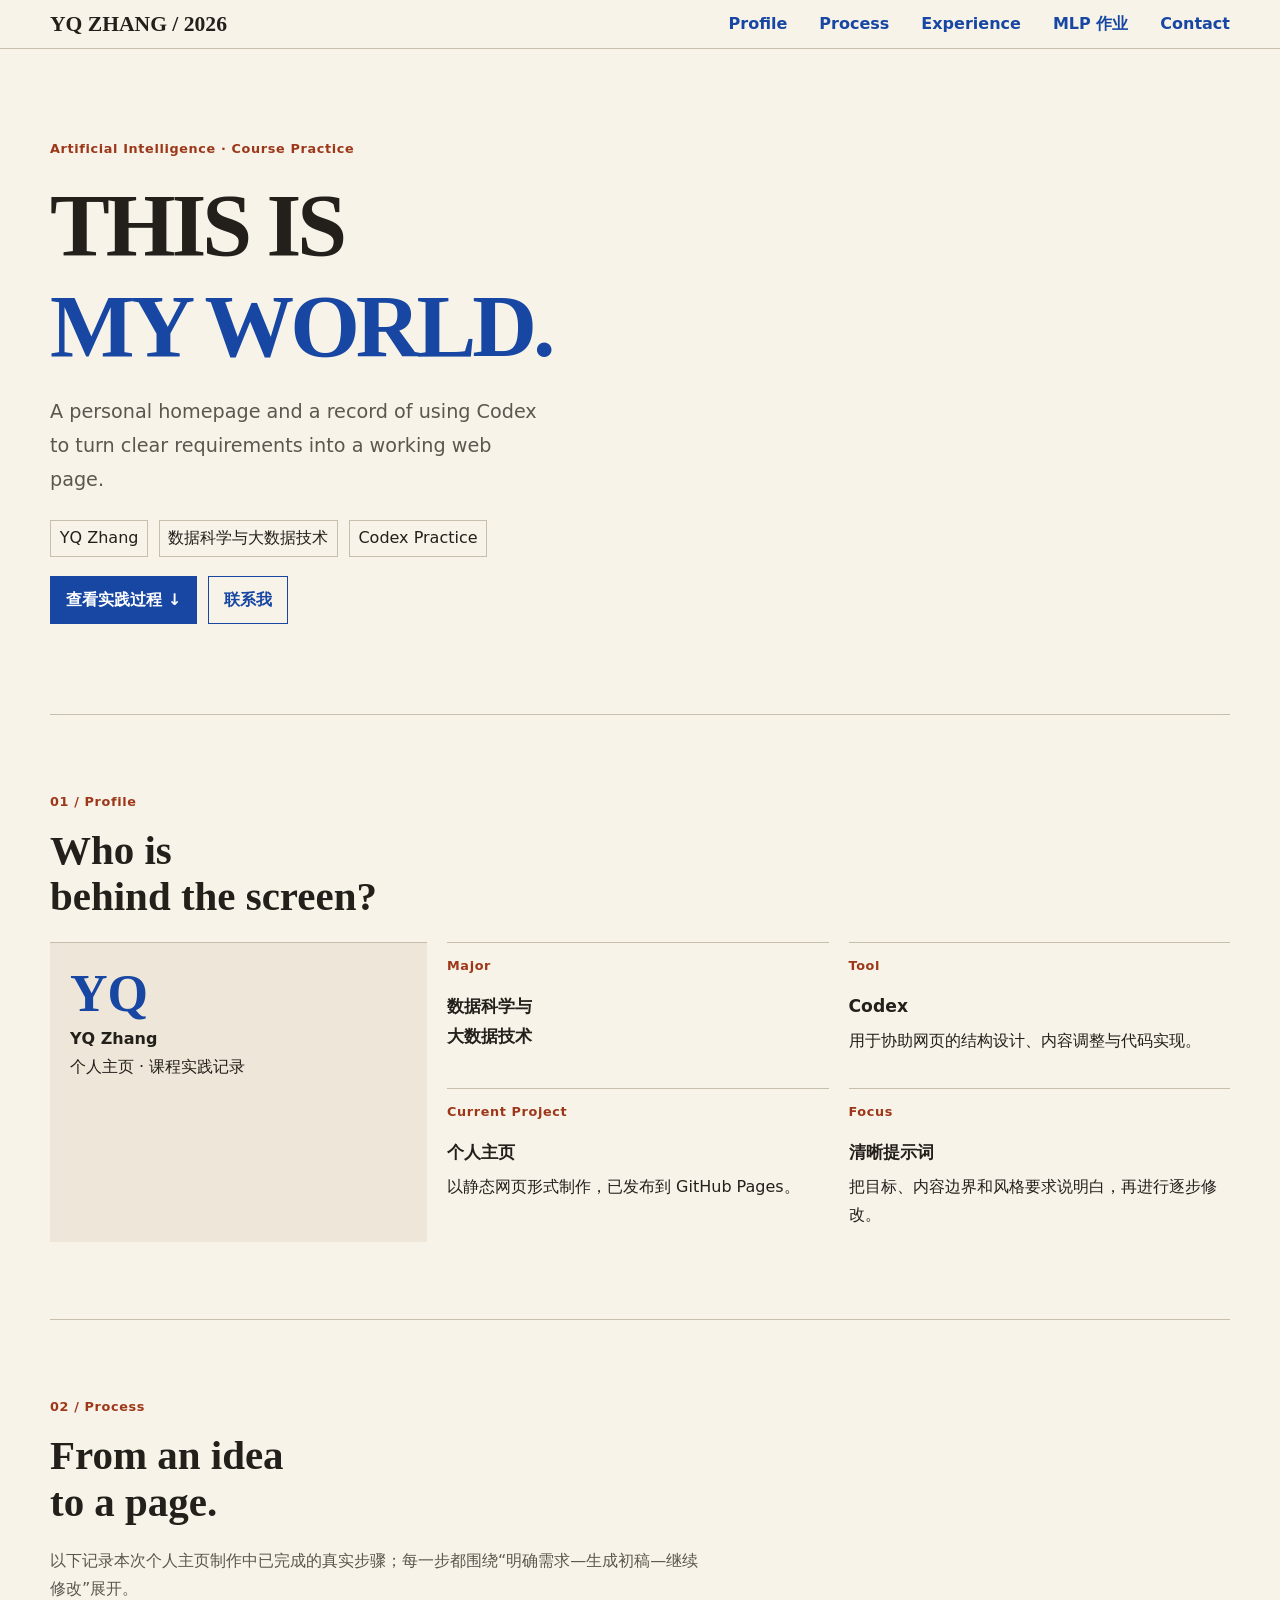
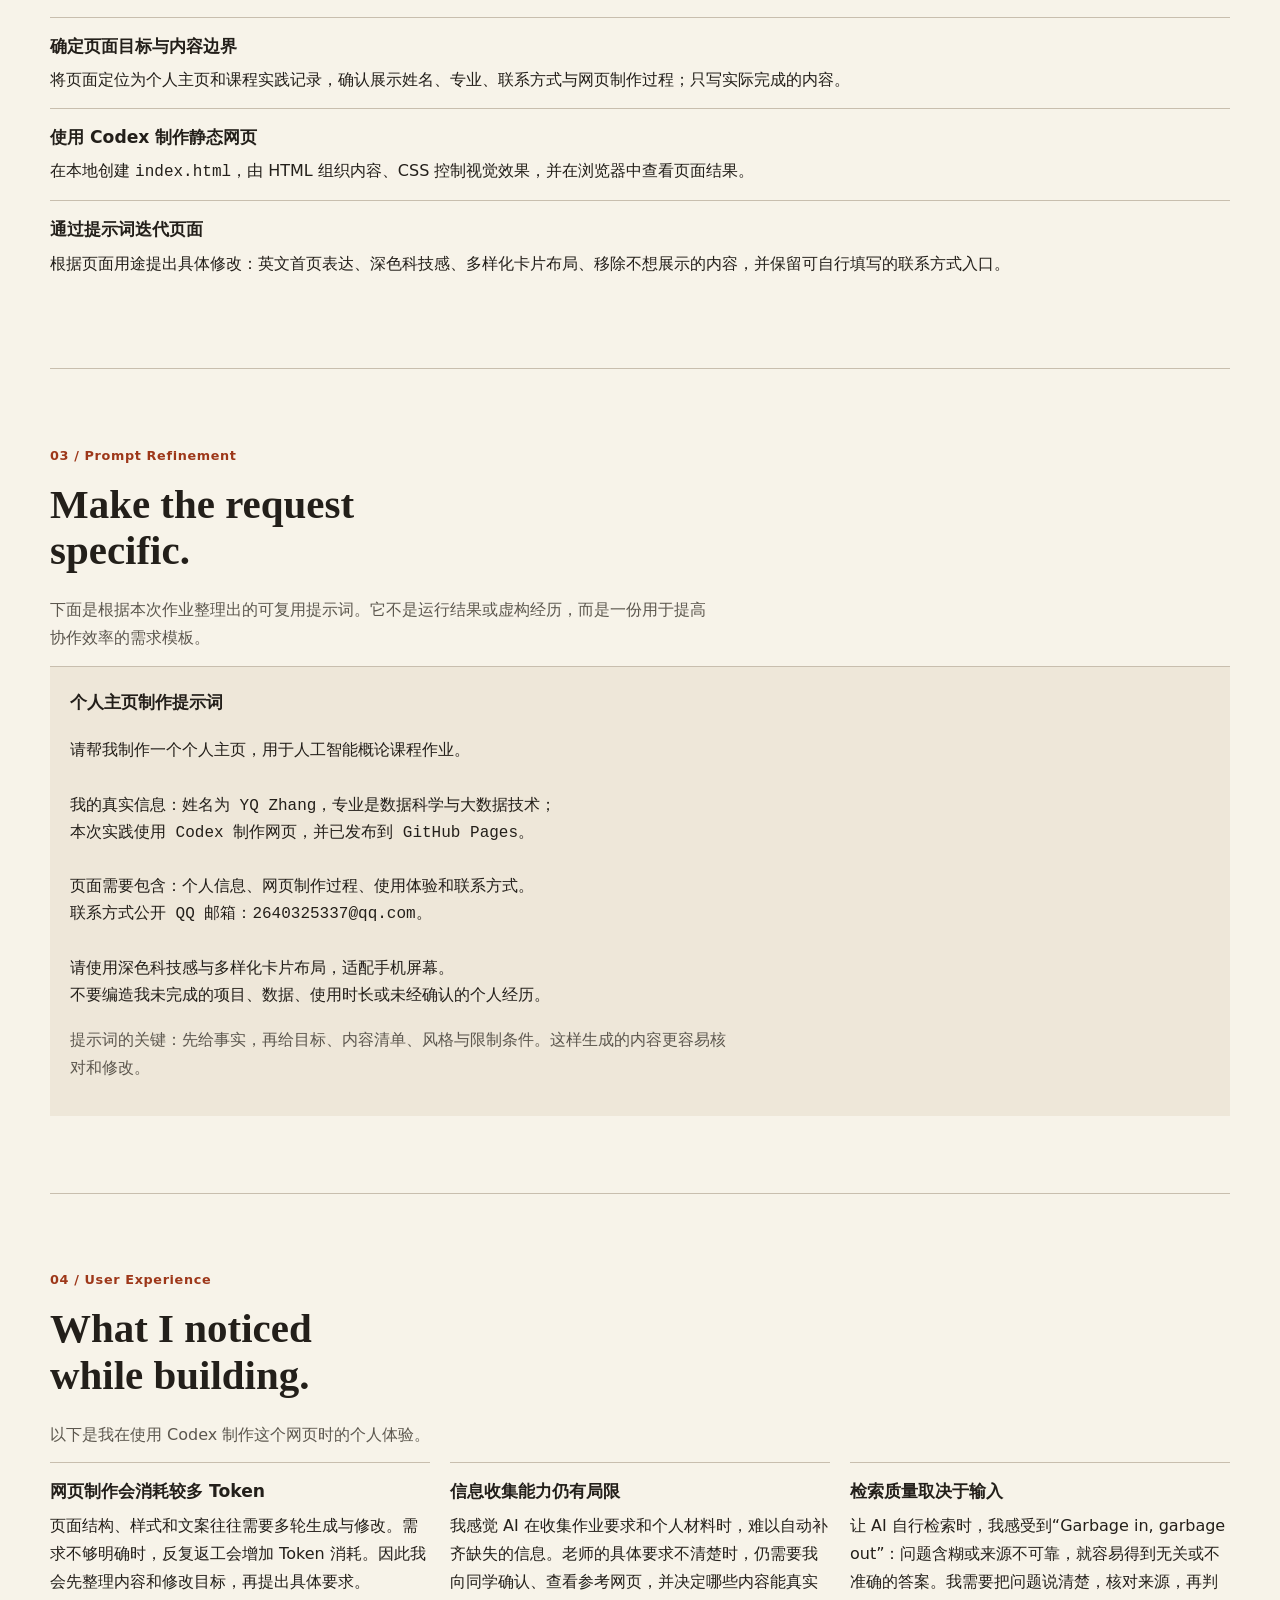
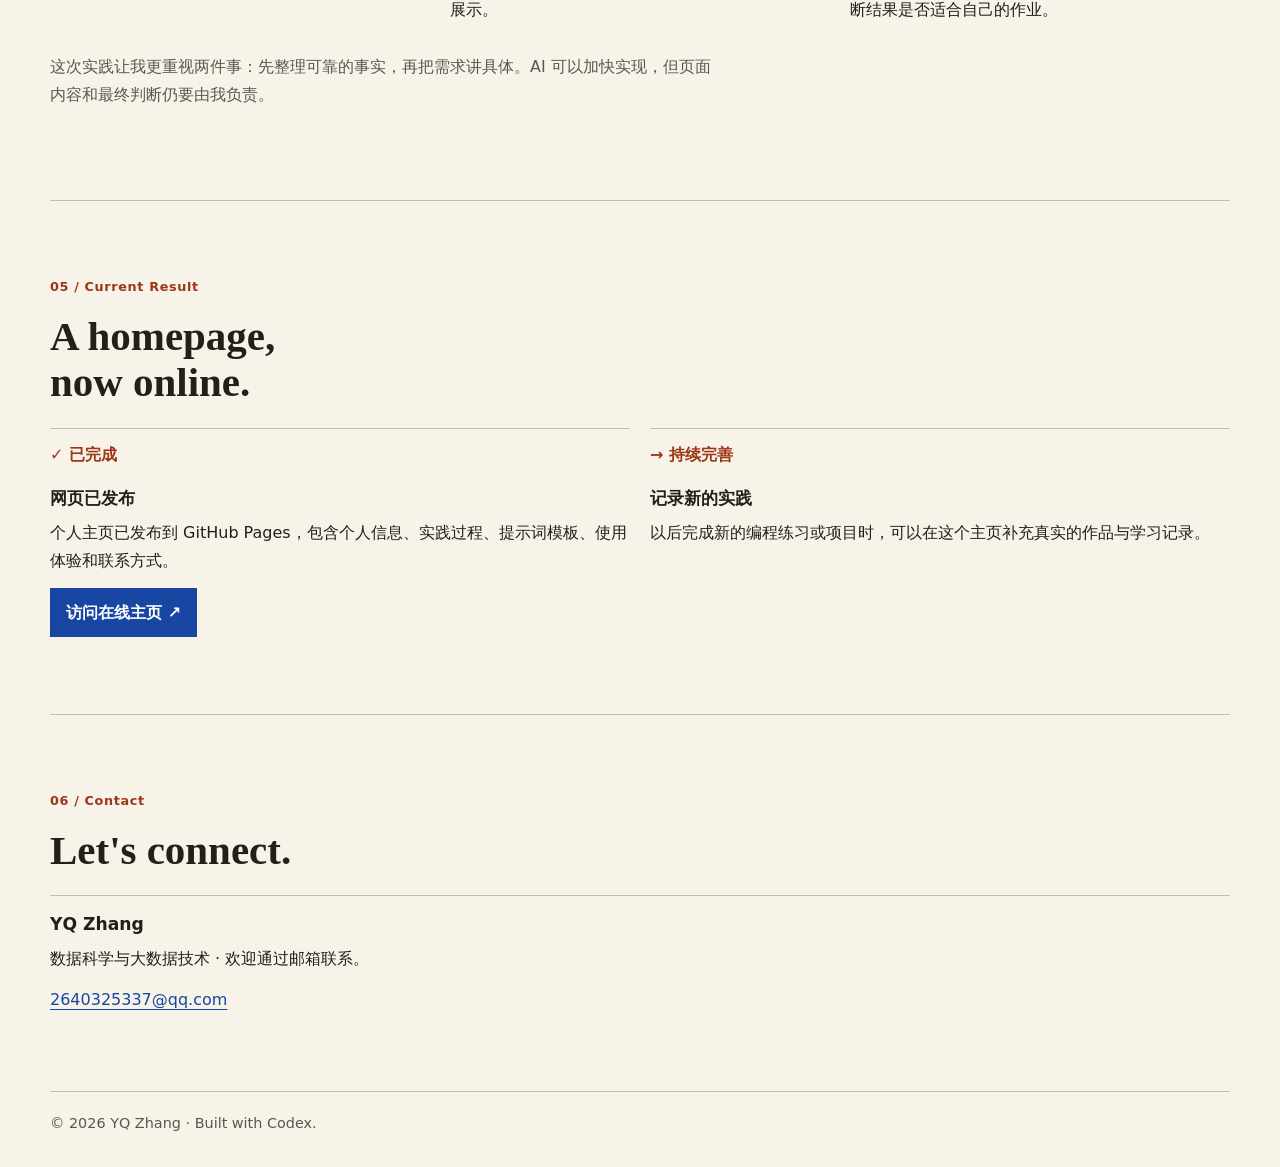
==== commit 1c29bfc1: "Restore homepage content and show full Python source" ====
--- a/index.html
+++ b/index.html
@@ -7,73 +7,69 @@
   <meta name="site-kind" content="software">
   <meta name="theme-color" content="#f7f3e9">
   <meta name="description" content="YQ Zhang 的人工智能概论课程作品集，记录 Codex 建站和 MLP 学习 XOR 的实践。">
-  <meta property="og:title" content="YQ Zhang 的 AI 实践笔记">
+  <meta property="og:title" content="YQ Zhang · AI Agent 实践记录">
   <meta property="og:description" content="两次人工智能概论课程作业：Codex 建站与 XOR 实验。">
-  <title>YQ Zhang 的 AI 实践笔记</title>
+  <title>YQ Zhang · AI Agent 实践记录</title>
   <link rel="stylesheet" href="journal.css">
+  <style>
+    .home-intro { align-content: center; }
+    .home-intro .hero-meta, .home-intro .button-row, .prompt-box header { display: flex; flex-wrap: wrap; gap: .65rem; }
+    .home-intro .hero-meta { margin-block: 1.2rem; }
+    .home-intro .pill { border: 1px solid var(--line); padding: .2rem .55rem; }
+    .home-intro .hero-copy { margin-top: 1.2rem; }
+    .original-section { border-top: 1px solid var(--line); padding-block: clamp(2rem, 6vw, 5rem); }
+    .original-section .section-copy, .original-section .experience-summary, .original-section .prompt-tip { max-width: 65ch; color: var(--muted); }
+    .original-section .experience-summary, .original-section .prompt-tip { margin-top: 1rem; }
+    .original-section .profile, .original-section .result, .original-section .detail-grid, .original-section .experience-grid { display: grid; grid-template-columns: repeat(2, minmax(0, 1fr)); gap: 1.25rem; }
+    .original-section .profile { grid-template-columns: minmax(0, .65fr) minmax(0, 1.35fr); }
+    .original-section .experience-grid { grid-template-columns: repeat(3, minmax(0, 1fr)); }
+    .original-section article { border-top: 1px solid var(--line); padding-top: .8rem; }
+    .original-section .identity, .original-section .prompt-box { padding: 1.25rem; background: var(--wash); }
+    .original-section .monogram { color: var(--blue); font: 700 3.25rem/1.2 var(--display); }
+    .original-section .check { color: var(--orange); font-weight: 700; }
+    .original-section pre { white-space: pre-wrap; overflow-wrap: anywhere; line-height: 1.7; }
+    @media (max-width: 720px) {
+      .original-section .profile, .original-section .result, .original-section .detail-grid, .original-section .experience-grid { grid-template-columns: minmax(0, 1fr); }
+    }
+  </style>
 </head>
 <body>
   <a class="skip" href="#top">跳到正文</a>
   <header class="masthead">
     <nav class="wrap nav-centre" aria-label="页面导航">
-      <a class="brand" href="index.html" aria-current="page">YQ Zhang</a>
-      <div class="nav-links">
-        <a href="index.html#process">建站手记</a>
-        <a href="mlp.html">XOR 实验</a>
-      </div>
+      <a class="brand" href="#top" aria-current="page">YQ ZHANG / 2026</a>
+      <div class="nav-links"><a href="#profile">Profile</a><a href="#process">Process</a><a href="#experience">Experience</a><a href="mlp.html">MLP 作业</a><a href="#contact">Contact</a></div>
     </nav>
   </header>
-  <main id="top" tabindex="-1">
-    <section class="wrap cover" data-enter>
-      <div>
-        <p class="kicker">人工智能概论 / 课程作品集</p>
-        <h1>YQ Zhang 的<br><span>AI 实践笔记</span></h1>
-        <p class="lede">两次作业记录了两件事：我怎样和 Codex 合作发布个人主页，以及一个小型神经网络怎样学会 XOR。</p>
-        <div class="actions">
-          <a class="button" href="#process">阅读建站手记</a>
-          <a class="button button-outline" href="mlp.html">打开 XOR 实验 ↗</a>
-        </div>
+  <main id="top" class="wrap" tabindex="-1">
+    <section class="cover experiment-cover home-intro" aria-labelledby="hero-title" data-enter><div><p class="kicker">Artificial Intelligence · Course Practice</p><h1 id="hero-title">THIS IS<br><span>MY WORLD.</span></h1><p class="hero-copy lede">A personal homepage and a record of using Codex to turn clear requirements into a working web page.</p><div class="hero-meta" aria-label="个人标签"><span class="pill">YQ Zhang</span><span class="pill">数据科学与大数据技术</span><span class="pill">Codex Practice</span></div><div class="button-row"><a class="button" href="#process">查看实践过程 ↓</a><a class="button button-outline" href="#contact">联系我</a></div></div></section>
+    <section class="original-section" id="profile" aria-labelledby="profile-title"><p class="kicker">01 / Profile</p><h2 id="profile-title">Who is<br>behind the screen?</h2><div class="profile"><article class="identity"><div class="monogram">YQ</div><div><strong>YQ Zhang</strong><p>个人主页 · 课程实践记录</p></div></article><div class="detail-grid"><article class="detail-card"><p class="kicker">Major</p><h3>数据科学与<br>大数据技术</h3></article><article class="detail-card"><p class="kicker">Tool</p><h3>Codex</h3><p>用于协助网页的结构设计、内容调整与代码实现。</p></article><article class="detail-card"><p class="kicker">Current Project</p><h3>个人主页</h3><p>以静态网页形式制作，已发布到 GitHub Pages。</p></article><article class="detail-card"><p class="kicker">Focus</p><h3>清晰提示词</h3><p>把目标、内容边界和风格要求说明白，再进行逐步修改。</p></article></div></div></section>
+    <section class="original-section" id="process" aria-labelledby="process-title"><p class="kicker">02 / Process</p><h2 id="process-title">From an idea<br>to a page.</h2><p class="section-copy">以下记录本次个人主页制作中已完成的真实步骤；每一步都围绕“明确需求—生成初稿—继续修改”展开。</p><div class="timeline"><article class="step"><div><h3>确定页面目标与内容边界</h3><p>将页面定位为个人主页和课程实践记录，确认展示姓名、专业、联系方式与网页制作过程；只写实际完成的内容。</p></div></article><article class="step"><div><h3>使用 Codex 制作静态网页</h3><p>在本地创建 <code>index.html</code>，由 HTML 组织内容、CSS 控制视觉效果，并在浏览器中查看页面结果。</p></div></article><article class="step"><div><h3>通过提示词迭代页面</h3><p>根据页面用途提出具体修改：英文首页表达、深色科技感、多样化卡片布局、移除不想展示的内容，并保留可自行填写的联系方式入口。</p></div></article></div></section>
+    <section class="original-section" aria-labelledby="prompt-title"><p class="kicker">03 / Prompt Refinement</p><h2 id="prompt-title">Make the request<br>specific.</h2><p class="section-copy">下面是根据本次作业整理出的可复用提示词。它不是运行结果或虚构经历，而是一份用于提高协作效率的需求模板。</p><article class="prompt-box"><header><h3>个人主页制作提示词</h3><div class="dots" aria-hidden="true"><i></i><i></i><i></i></div></header><pre>请帮我制作一个个人主页，用于人工智能概论课程作业。
+
+我的真实信息：姓名为 YQ Zhang，专业是数据科学与大数据技术；
+本次实践使用 Codex 制作网页，并已发布到 GitHub Pages。
+
+页面需要包含：个人信息、网页制作过程、使用体验和联系方式。
+联系方式公开 QQ 邮箱：2640325337@qq.com。
+
+请使用深色科技感与多样化卡片布局，适配手机屏幕。
+不要编造我未完成的项目、数据、使用时长或未经确认的个人经历。</pre><p class="prompt-tip">提示词的关键：先给事实，再给目标、内容清单、风格与限制条件。这样生成的内容更容易核对和修改。</p></article></section>
+    <section class="original-section" id="experience" aria-labelledby="experience-title">
+      <p class="kicker">04 / User Experience</p>
+      <h2 id="experience-title">What I noticed<br>while building.</h2>
+      <p class="section-copy">以下是我在使用 Codex 制作这个网页时的个人体验。</p>
+      <div class="experience-grid">
+        <article class="experience-card"><h3>网页制作会消耗较多 Token</h3><p>页面结构、样式和文案往往需要多轮生成与修改。需求不够明确时，反复返工会增加 Token 消耗。因此我会先整理内容和修改目标，再提出具体要求。</p></article>
+        <article class="experience-card"><h3>信息收集能力仍有局限</h3><p>我感觉 AI 在收集作业要求和个人材料时，难以自动补齐缺失的信息。老师的具体要求不清楚时，仍需要我向同学确认、查看参考网页，并决定哪些内容能真实展示。</p></article>
+        <article class="experience-card"><h3>检索质量取决于输入</h3><p>让 AI 自行检索时，我感受到“Garbage in, garbage out”：问题含糊或来源不可靠，就容易得到无关或不准确的答案。我需要把问题说清楚，核对来源，再判断结果是否适合自己的作业。</p></article>
       </div>
-      <a class="specimen" href="mlp.html" aria-label="打开 XOR 实验，查看四个样本的预测概率">
-        <div class="specimen-head"><span>02 / XOR</span><span>第 300 轮 ↗</span></div>
-        <div class="specimen-grid" aria-hidden="true">
-          <div><small>(0, 1)</small><strong>0.975</strong></div>
-          <div class="specimen-blue"><small>(1, 1)</small><strong>0.031</strong></div>
-          <div class="specimen-blue"><small>(0, 0)</small><strong>0.029</strong></div>
-          <div><small>(1, 0)</small><strong>0.975</strong></div>
-        </div>
-        <div class="specimen-foot"><span>四个训练样本</span><span>预测为 1 的概率</span></div>
-      </a>
+      <p class="experience-summary">这次实践让我更重视两件事：先整理可靠的事实，再把需求讲具体。AI 可以加快实现，但页面内容和最终判断仍要由我负责。</p>
     </section>
-
-    <section class="wrap editorial" id="process" aria-labelledby="story-title">
-      <div class="section-head">
-        <p class="kicker">作业 01 / 与 Codex 协作</p>
-        <h2 id="story-title">从不会做网页<br>到发布个人主页</h2>
-      </div>
-      <ol class="story">
-        <li><div><h3>先把第一页打开</h3><p>我一开始只想有个地方展示编程作品，但没做过网站。Codex 帮我写出第一版 <code>index.html</code>。在浏览器里打开它以后，我才开始把标题、内容和布局的要求讲具体。</p></div></li>
-        <li><div><h3>预览后再提修改</h3><p>我先调整首页文案，再根据同学的参考页面把专题改成 AI Agent 实践记录。参考能帮我理解常见做法，课程的具体要求仍要自己确认。</p></div></li>
-        <li><div><h3>把本地页面发布出去</h3><p>我在 GitHub 创建仓库，上传网页文件，再启用 GitHub Pages。这样老师和同学可以直接通过链接访问页面。</p></div></li>
-      </ol>
-    </section>
-
-    <section class="wrap editorial" id="experience" aria-labelledby="experience-title">
-      <div class="section-head">
-        <p class="kicker">协作复盘</p>
-        <h2 id="experience-title">哪些事需要我来判断</h2>
-      </div>
-      <div class="notes">
-        <article><h3>先说清修改范围</h3><p>结构、文案和样式一起返工会消耗更多 Token。我会先说清这次要改的位置和期望结果，再打开页面核对。</p></article>
-        <article><h3>作业要求要向人确认</h3><p>我记不清老师的要求时，Codex 无法从缺失的信息里补出答案。我需要跟同学核对，再决定页面该写什么。</p></article>
-        <article><h3>检索结果要看来源</h3><p>问题含糊或参考来源不可靠，检索结果就可能偏题。我会先缩小问题范围，再核对结论是否适合放进自己的作业。</p></article>
-      </div>
-    </section>
-    <section class="wrap author" id="profile" aria-labelledby="author-title">
-      <div><p class="kicker">作者</p><h2 id="author-title">YQ Zhang</h2><p>数据科学与大数据技术</p></div>
-      <a id="contact" href="mailto:2640325337@qq.com">2640325337@qq.com</a>
-    </section>
+    <section class="original-section" aria-labelledby="result-title"><p class="kicker">05 / Current Result</p><h2 id="result-title">A homepage,<br>now online.</h2><div class="result"><article class="result-card"><p class="check">✓ 已完成</p><h3>网页已发布</h3><p>个人主页已发布到 GitHub Pages，包含个人信息、实践过程、提示词模板、使用体验和联系方式。</p><a class="button" href="https://eerhunn.github.io/yq-zhang-homepage/">访问在线主页 ↗</a></article><article class="result-card"><p class="check">→ 持续完善</p><h3>记录新的实践</h3><p>以后完成新的编程练习或项目时，可以在这个主页补充真实的作品与学习记录。</p></article></div></section>
+    <section class="original-section" id="contact" aria-labelledby="contact-title"><p class="kicker">06 / Contact</p><h2 id="contact-title">Let's connect.</h2><article class="contact-card"><div><h3>YQ Zhang</h3><p>数据科学与大数据技术 · 欢迎通过邮箱联系。</p></div><a class="email" href="mailto:2640325337@qq.com">2640325337@qq.com</a></article></section>
   </main>
-  <footer class="wrap footer"><span>YQ Zhang</span><span>人工智能概论课程作品集</span></footer>
+  <footer class="wrap footer"><p>© <span id="year"></span> YQ Zhang · Built with Codex.</p></footer>
+  <script>document.getElementById('year').textContent = new Date().getFullYear();</script>
 </body>
 </html>
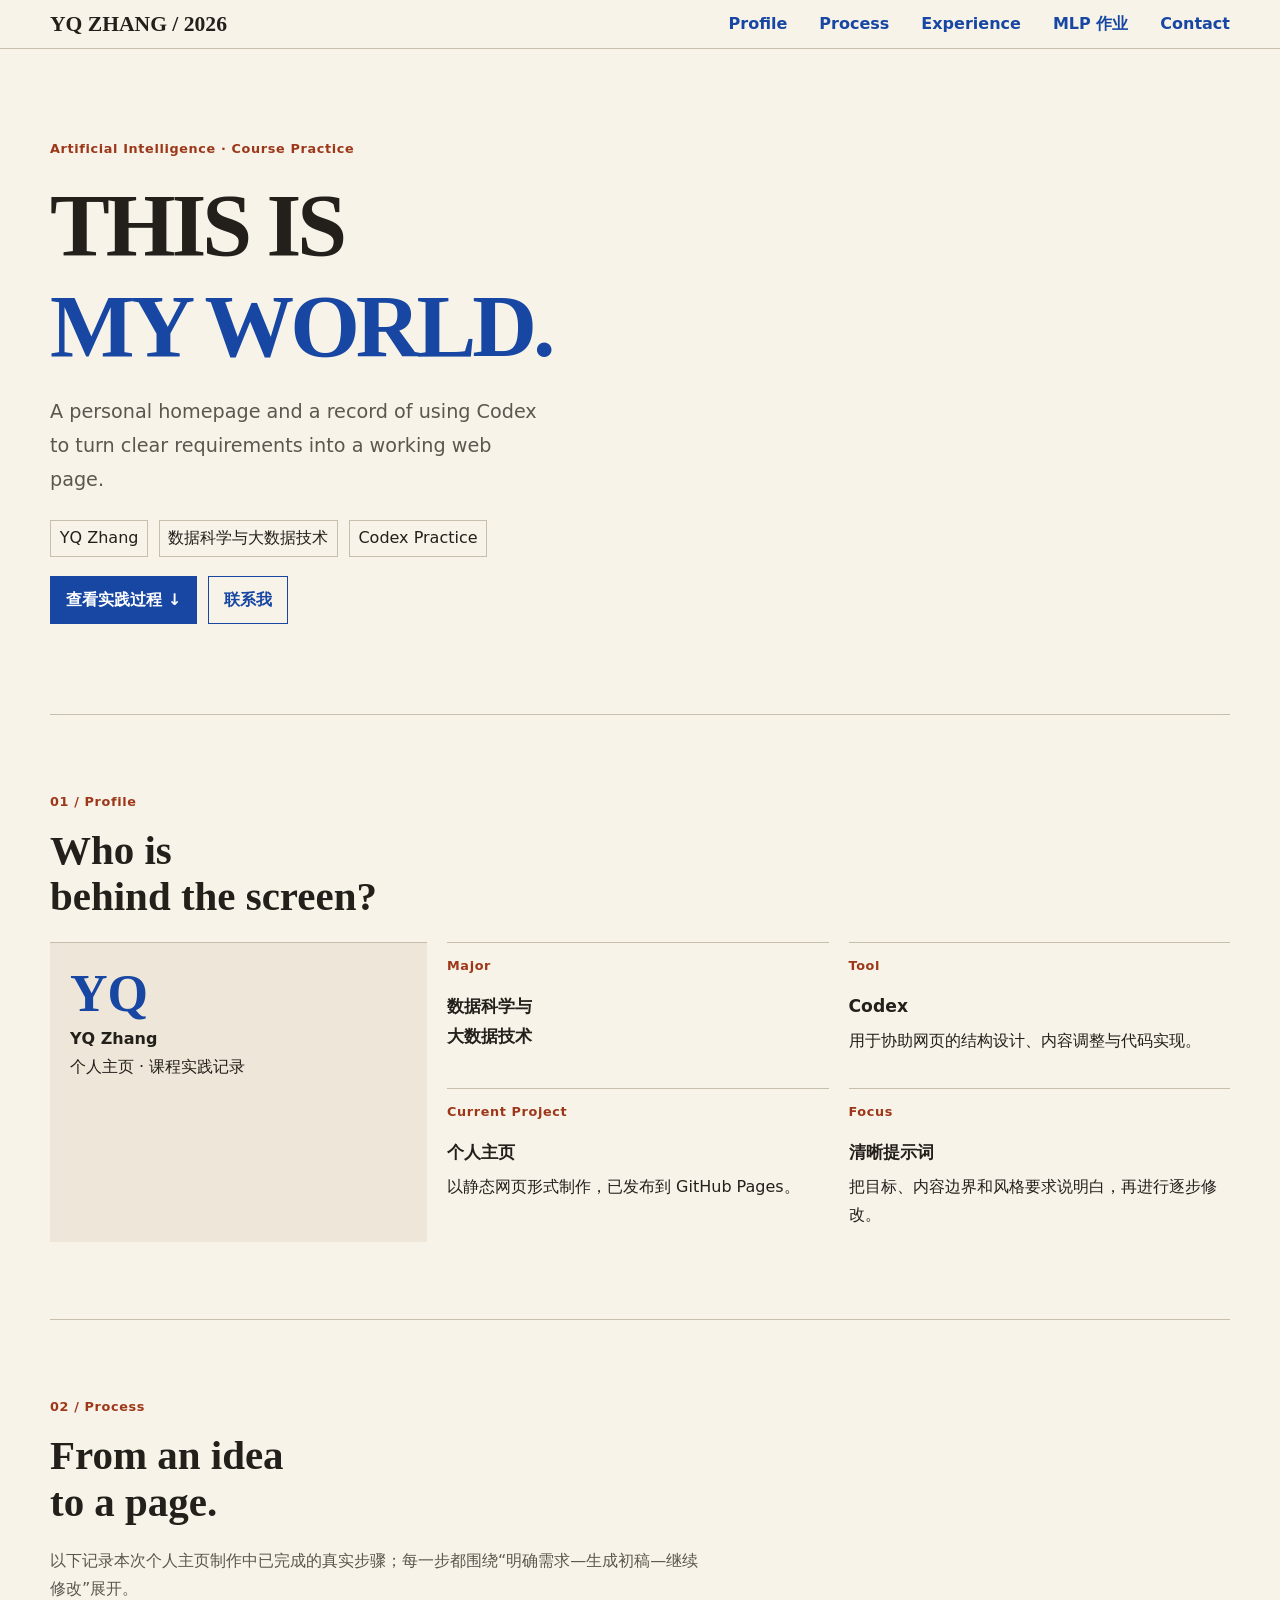
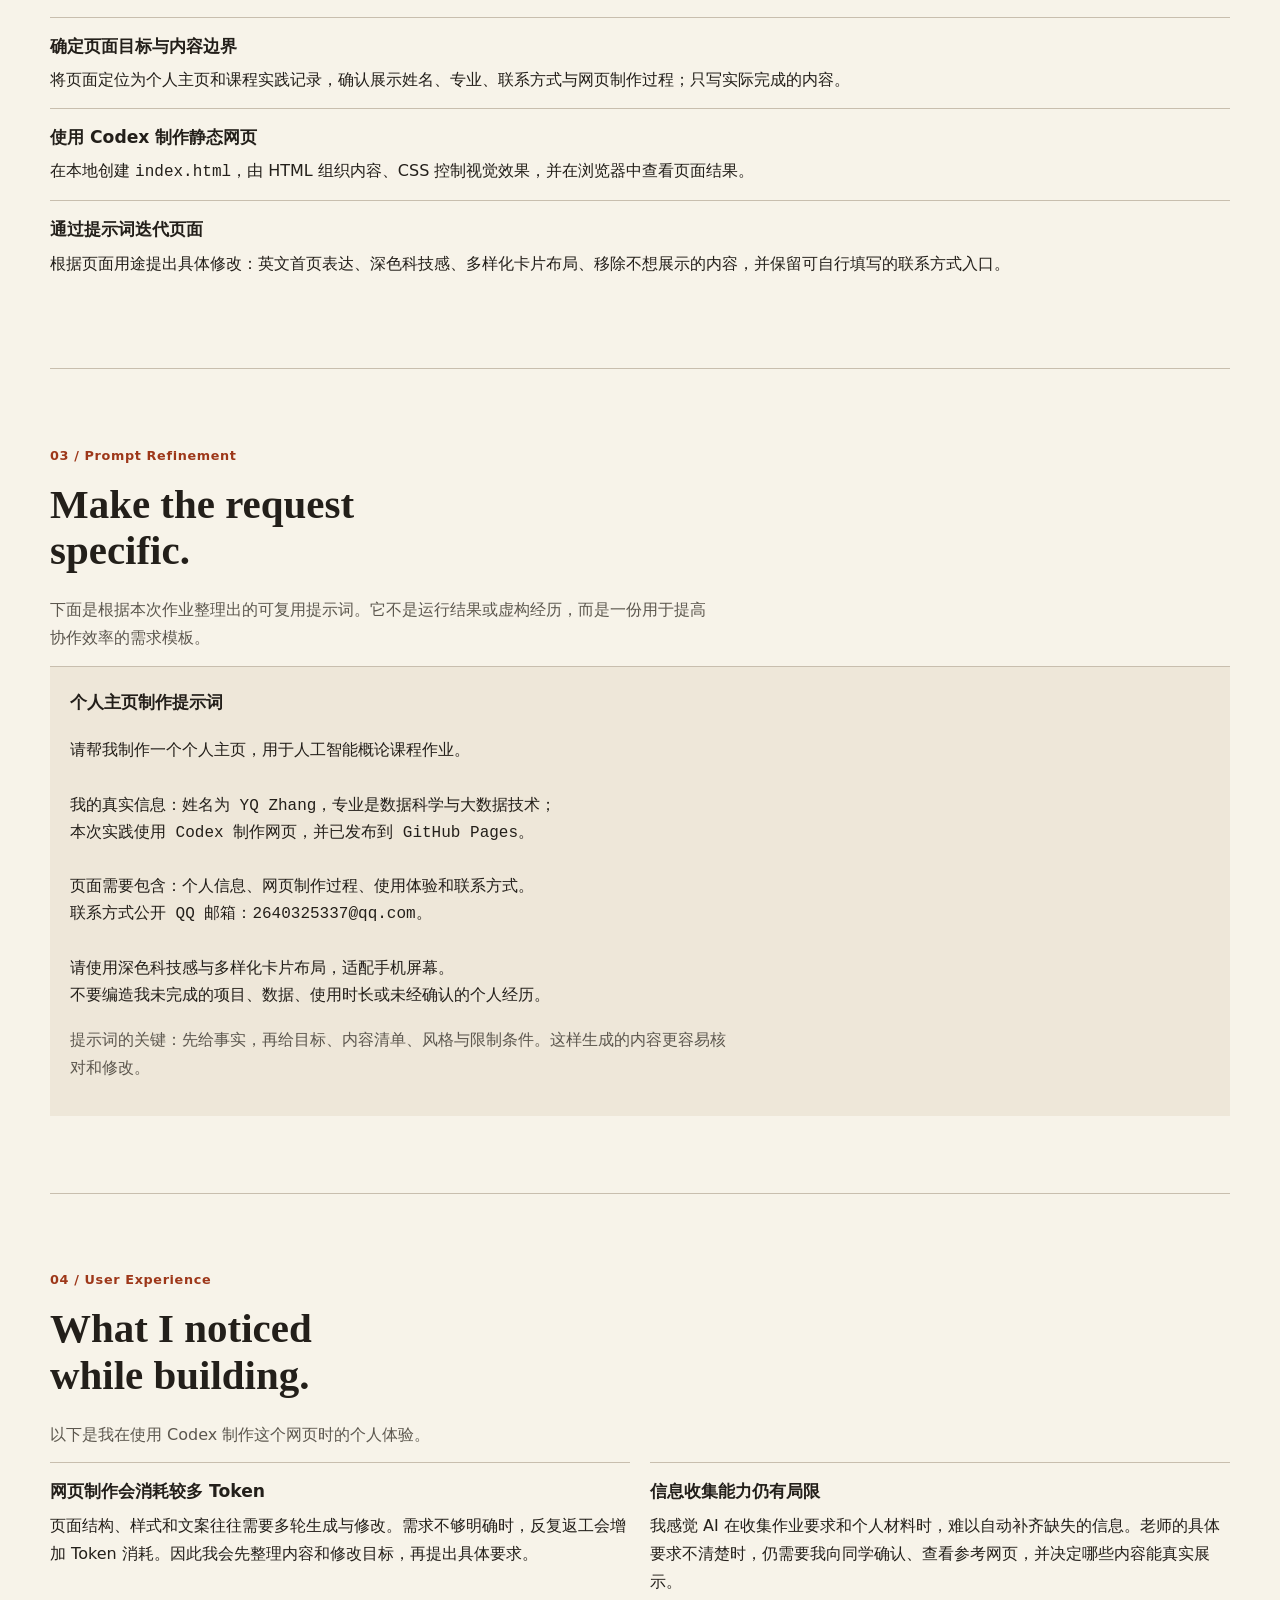
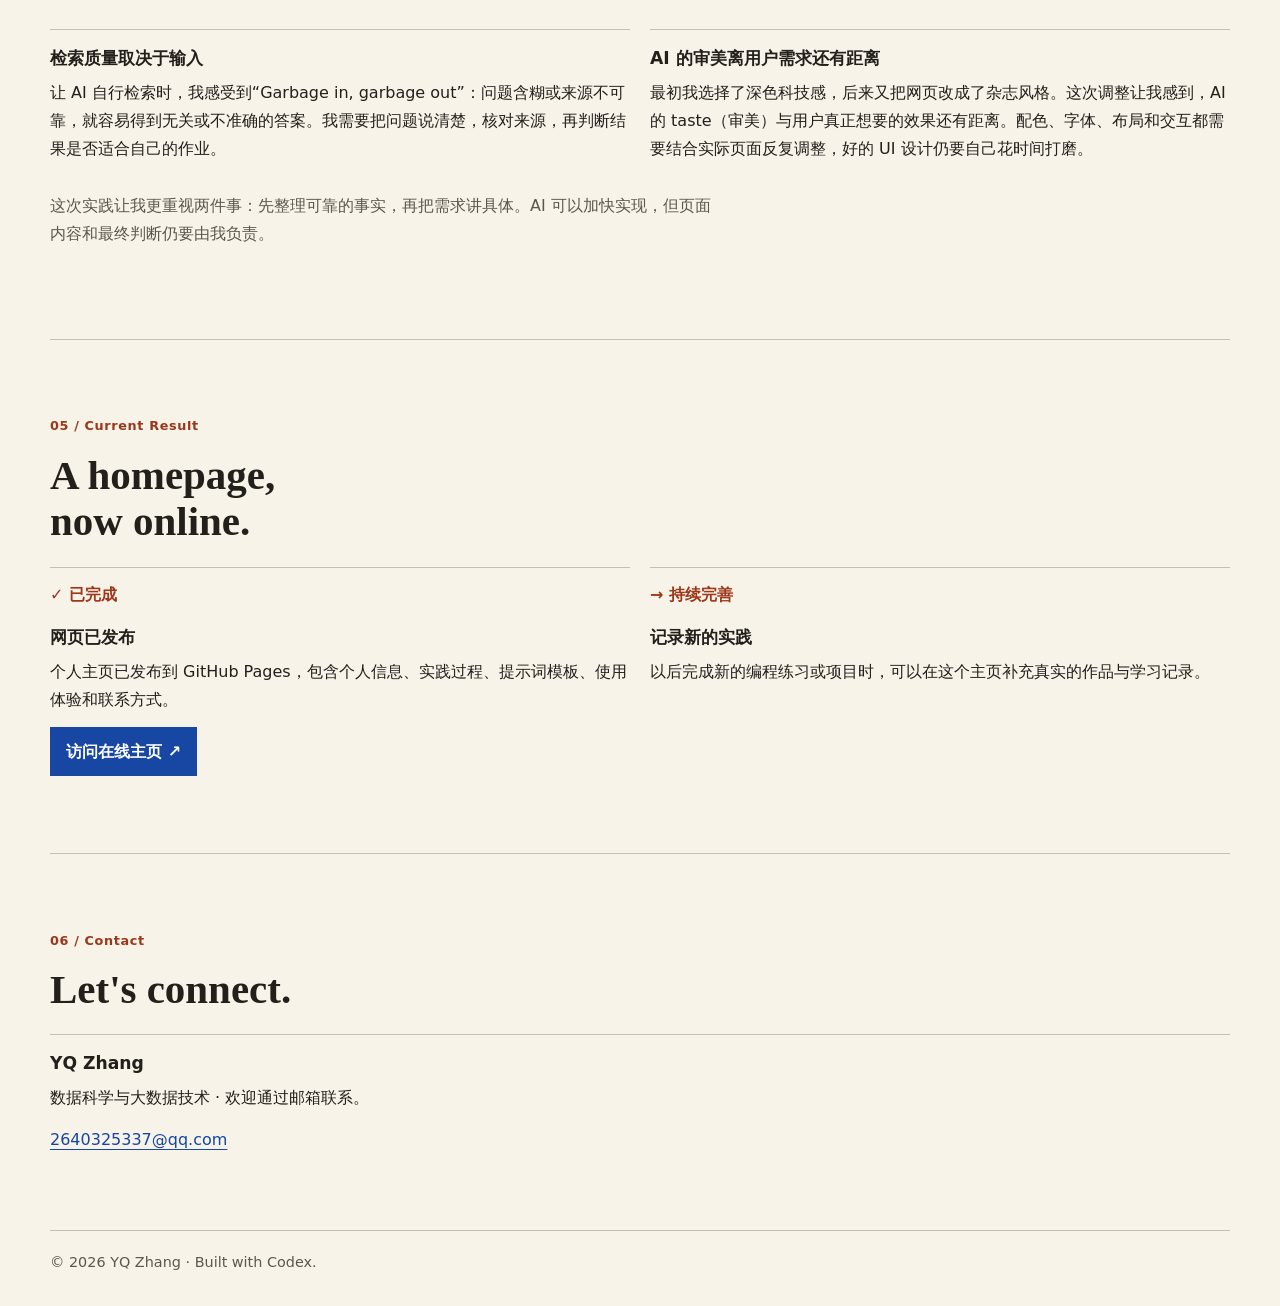
==== commit a73a5452: "Add reflection on AI design taste and UI refinement" ====
--- a/index.html
+++ b/index.html
@@ -22,7 +22,7 @@
     .original-section .experience-summary, .original-section .prompt-tip { margin-top: 1rem; }
     .original-section .profile, .original-section .result, .original-section .detail-grid, .original-section .experience-grid { display: grid; grid-template-columns: repeat(2, minmax(0, 1fr)); gap: 1.25rem; }
     .original-section .profile { grid-template-columns: minmax(0, .65fr) minmax(0, 1.35fr); }
-    .original-section .experience-grid { grid-template-columns: repeat(3, minmax(0, 1fr)); }
+    .original-section .experience-grid { grid-template-columns: repeat(2, minmax(0, 1fr)); }
     .original-section article { border-top: 1px solid var(--line); padding-top: .8rem; }
     .original-section .identity, .original-section .prompt-box { padding: 1.25rem; background: var(--wash); }
     .original-section .monogram { color: var(--blue); font: 700 3.25rem/1.2 var(--display); }
@@ -63,6 +63,7 @@
         <article class="experience-card"><h3>网页制作会消耗较多 Token</h3><p>页面结构、样式和文案往往需要多轮生成与修改。需求不够明确时，反复返工会增加 Token 消耗。因此我会先整理内容和修改目标，再提出具体要求。</p></article>
         <article class="experience-card"><h3>信息收集能力仍有局限</h3><p>我感觉 AI 在收集作业要求和个人材料时，难以自动补齐缺失的信息。老师的具体要求不清楚时，仍需要我向同学确认、查看参考网页，并决定哪些内容能真实展示。</p></article>
         <article class="experience-card"><h3>检索质量取决于输入</h3><p>让 AI 自行检索时，我感受到“Garbage in, garbage out”：问题含糊或来源不可靠，就容易得到无关或不准确的答案。我需要把问题说清楚，核对来源，再判断结果是否适合自己的作业。</p></article>
+        <article class="experience-card"><h3>AI 的审美离用户需求还有距离</h3><p>最初我选择了深色科技感，后来又把网页改成了杂志风格。这次调整让我感到，AI 的 taste（审美）与用户真正想要的效果还有距离。配色、字体、布局和交互都需要结合实际页面反复调整，好的 UI 设计仍要自己花时间打磨。</p></article>
       </div>
       <p class="experience-summary">这次实践让我更重视两件事：先整理可靠的事实，再把需求讲具体。AI 可以加快实现，但页面内容和最终判断仍要由我负责。</p>
     </section>
